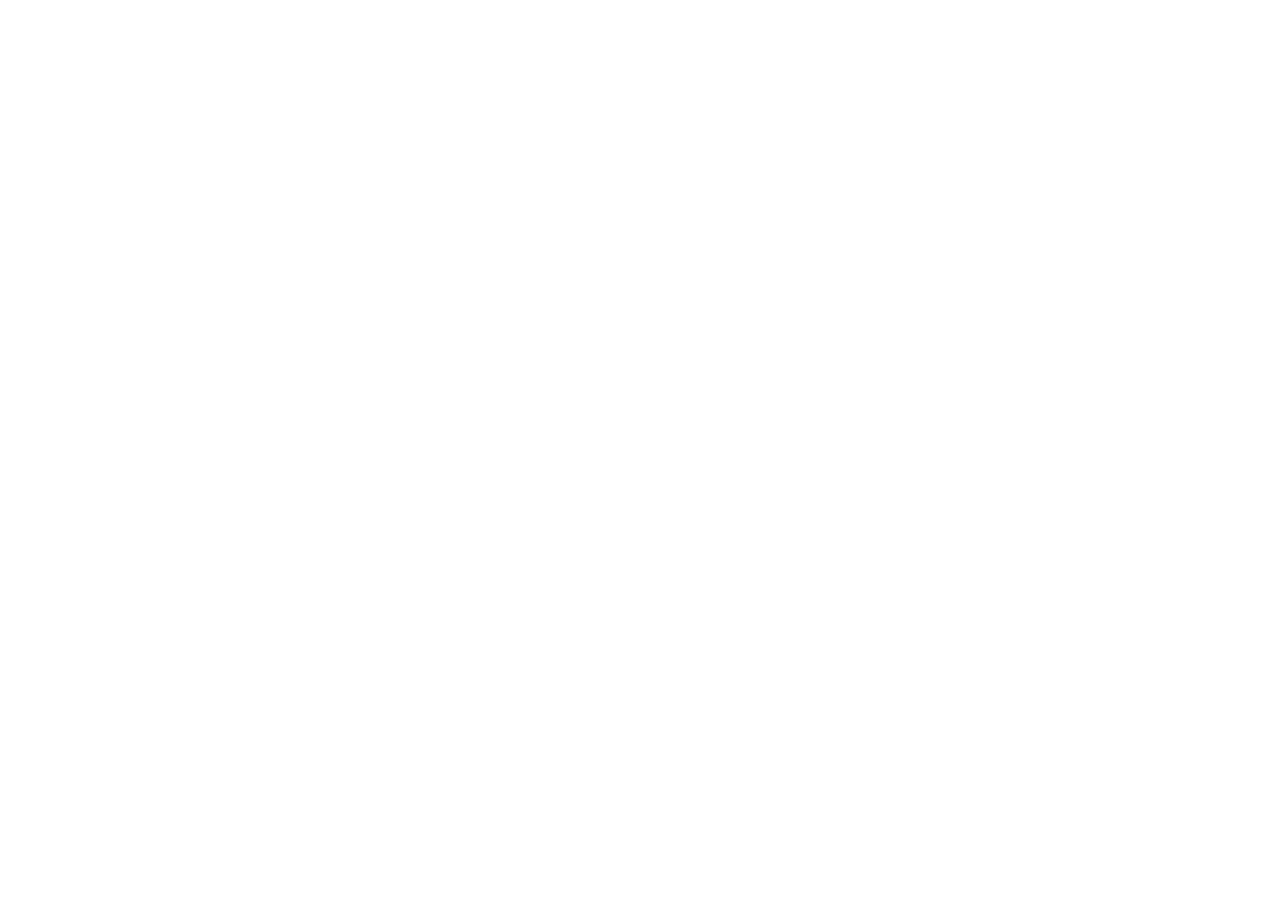
==== experiment/simulation/index.html @ f4a9bdac "Initial commit" ====
<!DOCTYPE html>
<html>
<head>
	<!-- Add CSS at the head of HTML file -->
    <link rel="stylesheet" href="./css/main.css">
</head>
<body>
		<!-- Your code goes here-->

	<!-- Add JS at the bottom of HTML file --> 
        <script src="./js/main.js"></script>
</body>
</html>
---- experiment/simulation/css/main.css ----
/* You CSS goes in here */
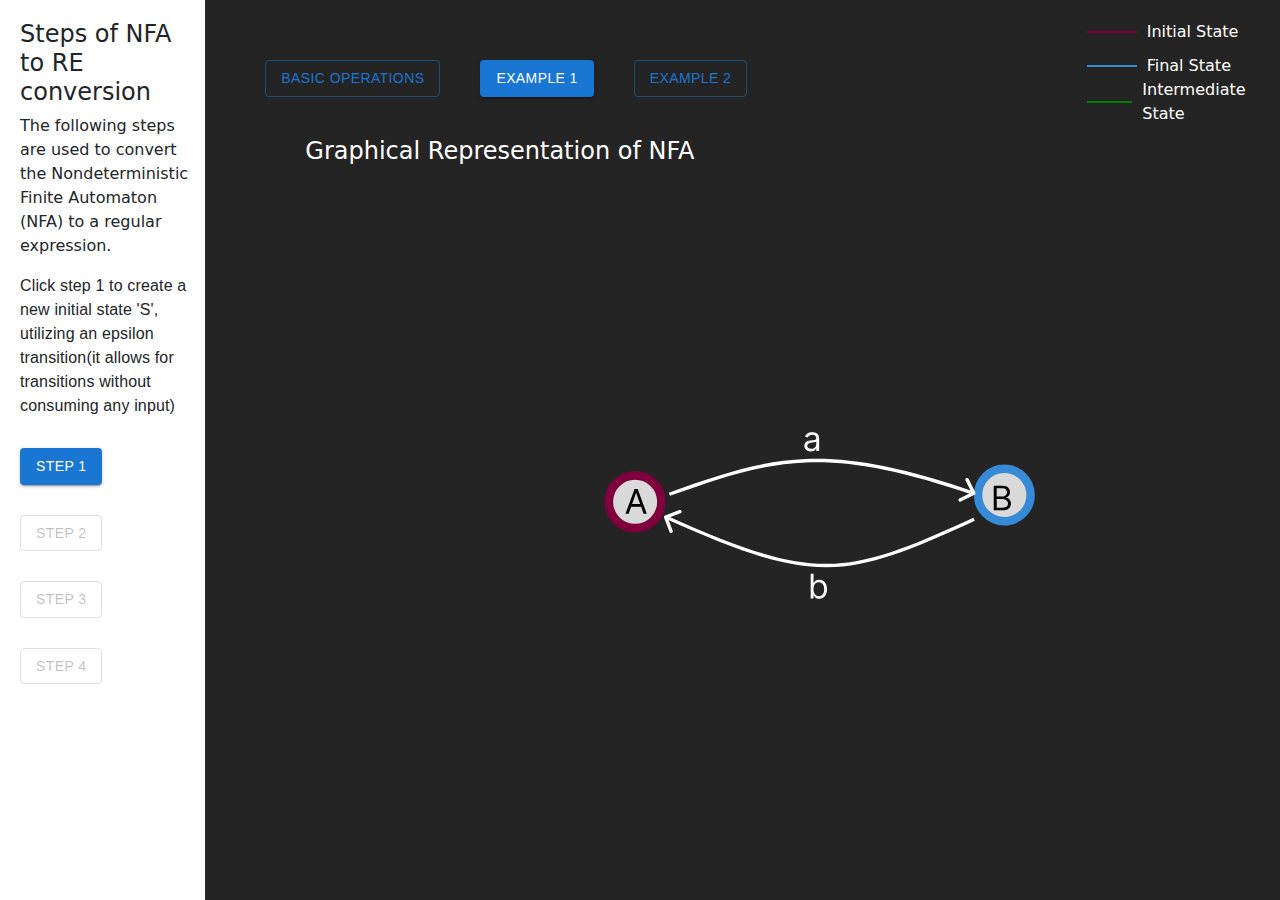
==== commit 403f5b6a: "new changes" ====
--- a/experiment/simulation/index.html
+++ b/experiment/simulation/index.html
@@ -1,13 +1,25 @@
 <!DOCTYPE html>
-<html>
-<head>
-	<!-- Add CSS at the head of HTML file -->
-    <link rel="stylesheet" href="./css/main.css">
-</head>
-<body>
-		<!-- Your code goes here-->
+<html lang="en">
+  <head>
+    <meta charset="UTF-8" />
 
-	<!-- Add JS at the bottom of HTML file --> 
-        <script src="./js/main.js"></script>
-</body>
+    <meta name="viewport" content="width=device-width, initial-scale=1.0" />
+    <link
+      href="https://cdn.jsdelivr.net/npm/bootstrap@5.3.2/dist/css/bootstrap.min.css"
+      rel="stylesheet"
+      integrity="sha384-T3c6CoIi6uLrA9TneNEoa7RxnatzjcDSCmG1MXxSR1GAsXEV/Dwwykc2MPK8M2HN"
+      crossorigin="anonymous"
+    />
+    <script
+      src="https://cdn.jsdelivr.net/npm/bootstrap@5.3.2/dist/js/bootstrap.bundle.min.js"
+      integrity="sha384-C6RzsynM9kWDrMNeT87bh95OGNyZPhcTNXj1NW7RuBCsyN/o0jlpcV8Qyq46cDfL"
+      crossorigin="anonymous"
+    ></script>
+    <title>Vite + React</title>
+    <script type="module" crossorigin src="./js/index-HQE49nfp.js"></script>
+    <link rel="stylesheet" crossorigin href="./css/index-V0nhB6th.css">
+  </head>
+  <body>
+    <div id="root"></div>
+  </body>
 </html>
--- a/experiment/simulation/css/index-V0nhB6th.css
+++ b/experiment/simulation/css/index-V0nhB6th.css
@@ -0,0 +1,5 @@
+@charset "UTF-8";.diagram{background-color:#252424;margin-top:10%;height:100vh}html,body{background-color:#252424}/*!
+ * Bootstrap  v5.3.2 (https://getbootstrap.com/)
+ * Copyright 2011-2023 The Bootstrap Authors
+ * Licensed under MIT (https://github.com/twbs/bootstrap/blob/main/LICENSE)
+ */:root,[data-bs-theme=light]{--bs-blue:#0d6efd;--bs-indigo:#6610f2;--bs-purple:#6f42c1;--bs-pink:#d63384;--bs-red:#dc3545;--bs-orange:#fd7e14;--bs-yellow:#ffc107;--bs-green:#198754;--bs-teal:#20c997;--bs-cyan:#0dcaf0;--bs-black:#000;--bs-white:#fff;--bs-gray:#6c757d;--bs-gray-dark:#343a40;--bs-gray-100:#f8f9fa;--bs-gray-200:#e9ecef;--bs-gray-300:#dee2e6;--bs-gray-400:#ced4da;--bs-gray-500:#adb5bd;--bs-gray-600:#6c757d;--bs-gray-700:#495057;--bs-gray-800:#343a40;--bs-gray-900:#212529;--bs-primary:#0d6efd;--bs-secondary:#6c757d;--bs-success:#198754;--bs-info:#0dcaf0;--bs-warning:#ffc107;--bs-danger:#dc3545;--bs-light:#f8f9fa;--bs-dark:#212529;--bs-primary-rgb:13,110,253;--bs-secondary-rgb:108,117,125;--bs-success-rgb:25,135,84;--bs-info-rgb:13,202,240;--bs-warning-rgb:255,193,7;--bs-danger-rgb:220,53,69;--bs-light-rgb:248,249,250;--bs-dark-rgb:33,37,41;--bs-primary-text-emphasis:#052c65;--bs-secondary-text-emphasis:#2b2f32;--bs-success-text-emphasis:#0a3622;--bs-info-text-emphasis:#055160;--bs-warning-text-emphasis:#664d03;--bs-danger-text-emphasis:#58151c;--bs-light-text-emphasis:#495057;--bs-dark-text-emphasis:#495057;--bs-primary-bg-subtle:#cfe2ff;--bs-secondary-bg-subtle:#e2e3e5;--bs-success-bg-subtle:#d1e7dd;--bs-info-bg-subtle:#cff4fc;--bs-warning-bg-subtle:#fff3cd;--bs-danger-bg-subtle:#f8d7da;--bs-light-bg-subtle:#fcfcfd;--bs-dark-bg-subtle:#ced4da;--bs-primary-border-subtle:#9ec5fe;--bs-secondary-border-subtle:#c4c8cb;--bs-success-border-subtle:#a3cfbb;--bs-info-border-subtle:#9eeaf9;--bs-warning-border-subtle:#ffe69c;--bs-danger-border-subtle:#f1aeb5;--bs-light-border-subtle:#e9ecef;--bs-dark-border-subtle:#adb5bd;--bs-white-rgb:255,255,255;--bs-black-rgb:0,0,0;--bs-font-sans-serif:system-ui,-apple-system,"Segoe UI",Roboto,"Helvetica Neue","Noto Sans","Liberation Sans",Arial,sans-serif,"Apple Color Emoji","Segoe UI Emoji","Segoe UI Symbol","Noto Color Emoji";--bs-font-monospace:SFMono-Regular,Menlo,Monaco,Consolas,"Liberation Mono","Courier New",monospace;--bs-gradient:linear-gradient(180deg, rgba(255, 255, 255, .15), rgba(255, 255, 255, 0));--bs-body-font-family:var(--bs-font-sans-serif);--bs-body-font-size:1rem;--bs-body-font-weight:400;--bs-body-line-height:1.5;--bs-body-color:#212529;--bs-body-color-rgb:33,37,41;--bs-body-bg:#fff;--bs-body-bg-rgb:255,255,255;--bs-emphasis-color:#000;--bs-emphasis-color-rgb:0,0,0;--bs-secondary-color:rgba(33, 37, 41, .75);--bs-secondary-color-rgb:33,37,41;--bs-secondary-bg:#e9ecef;--bs-secondary-bg-rgb:233,236,239;--bs-tertiary-color:rgba(33, 37, 41, .5);--bs-tertiary-color-rgb:33,37,41;--bs-tertiary-bg:#f8f9fa;--bs-tertiary-bg-rgb:248,249,250;--bs-heading-color:inherit;--bs-link-color:#0d6efd;--bs-link-color-rgb:13,110,253;--bs-link-decoration:underline;--bs-link-hover-color:#0a58ca;--bs-link-hover-color-rgb:10,88,202;--bs-code-color:#d63384;--bs-highlight-color:#212529;--bs-highlight-bg:#fff3cd;--bs-border-width:1px;--bs-border-style:solid;--bs-border-color:#dee2e6;--bs-border-color-translucent:rgba(0, 0, 0, .175);--bs-border-radius:.375rem;--bs-border-radius-sm:.25rem;--bs-border-radius-lg:.5rem;--bs-border-radius-xl:1rem;--bs-border-radius-xxl:2rem;--bs-border-radius-2xl:var(--bs-border-radius-xxl);--bs-border-radius-pill:50rem;--bs-box-shadow:0 .5rem 1rem rgba(0, 0, 0, .15);--bs-box-shadow-sm:0 .125rem .25rem rgba(0, 0, 0, .075);--bs-box-shadow-lg:0 1rem 3rem rgba(0, 0, 0, .175);--bs-box-shadow-inset:inset 0 1px 2px rgba(0, 0, 0, .075);--bs-focus-ring-width:.25rem;--bs-focus-ring-opacity:.25;--bs-focus-ring-color:rgba(13, 110, 253, .25);--bs-form-valid-color:#198754;--bs-form-valid-border-color:#198754;--bs-form-invalid-color:#dc3545;--bs-form-invalid-border-color:#dc3545}[data-bs-theme=dark]{color-scheme:dark;--bs-body-color:#dee2e6;--bs-body-color-rgb:222,226,230;--bs-body-bg:#212529;--bs-body-bg-rgb:33,37,41;--bs-emphasis-color:#fff;--bs-emphasis-color-rgb:255,255,255;--bs-secondary-color:rgba(222, 226, 230, .75);--bs-secondary-color-rgb:222,226,230;--bs-secondary-bg:#343a40;--bs-secondary-bg-rgb:52,58,64;--bs-tertiary-color:rgba(222, 226, 230, .5);--bs-tertiary-color-rgb:222,226,230;--bs-tertiary-bg:#2b3035;--bs-tertiary-bg-rgb:43,48,53;--bs-primary-text-emphasis:#6ea8fe;--bs-secondary-text-emphasis:#a7acb1;--bs-success-text-emphasis:#75b798;--bs-info-text-emphasis:#6edff6;--bs-warning-text-emphasis:#ffda6a;--bs-danger-text-emphasis:#ea868f;--bs-light-text-emphasis:#f8f9fa;--bs-dark-text-emphasis:#dee2e6;--bs-primary-bg-subtle:#031633;--bs-secondary-bg-subtle:#161719;--bs-success-bg-subtle:#051b11;--bs-info-bg-subtle:#032830;--bs-warning-bg-subtle:#332701;--bs-danger-bg-subtle:#2c0b0e;--bs-light-bg-subtle:#343a40;--bs-dark-bg-subtle:#1a1d20;--bs-primary-border-subtle:#084298;--bs-secondary-border-subtle:#41464b;--bs-success-border-subtle:#0f5132;--bs-info-border-subtle:#087990;--bs-warning-border-subtle:#997404;--bs-danger-border-subtle:#842029;--bs-light-border-subtle:#495057;--bs-dark-border-subtle:#343a40;--bs-heading-color:inherit;--bs-link-color:#6ea8fe;--bs-link-hover-color:#8bb9fe;--bs-link-color-rgb:110,168,254;--bs-link-hover-color-rgb:139,185,254;--bs-code-color:#e685b5;--bs-highlight-color:#dee2e6;--bs-highlight-bg:#664d03;--bs-border-color:#495057;--bs-border-color-translucent:rgba(255, 255, 255, .15);--bs-form-valid-color:#75b798;--bs-form-valid-border-color:#75b798;--bs-form-invalid-color:#ea868f;--bs-form-invalid-border-color:#ea868f}*,:after,:before{box-sizing:border-box}@media (prefers-reduced-motion:no-preference){:root{scroll-behavior:smooth}}body{margin:0;font-family:var(--bs-body-font-family);font-size:var(--bs-body-font-size);font-weight:var(--bs-body-font-weight);line-height:var(--bs-body-line-height);color:var(--bs-body-color);text-align:var(--bs-body-text-align);background-color:var(--bs-body-bg);-webkit-text-size-adjust:100%;-webkit-tap-highlight-color:transparent}hr{margin:1rem 0;color:inherit;border:0;border-top:var(--bs-border-width) solid;opacity:.25}.h1,.h2,.h3,.h4,.h5,.h6,h1,h2,h3,h4,h5,h6{margin-top:0;margin-bottom:.5rem;font-weight:500;line-height:1.2;color:var(--bs-heading-color)}.h1,h1{font-size:calc(1.375rem + 1.5vw)}@media (min-width:1200px){.h1,h1{font-size:2.5rem}}.h2,h2{font-size:calc(1.325rem + .9vw)}@media (min-width:1200px){.h2,h2{font-size:2rem}}.h3,h3{font-size:calc(1.3rem + .6vw)}@media (min-width:1200px){.h3,h3{font-size:1.75rem}}.h4,h4{font-size:calc(1.275rem + .3vw)}@media (min-width:1200px){.h4,h4{font-size:1.5rem}}.h5,h5{font-size:1.25rem}.h6,h6{font-size:1rem}p{margin-top:0;margin-bottom:1rem}abbr[title]{-webkit-text-decoration:underline dotted;text-decoration:underline dotted;cursor:help;-webkit-text-decoration-skip-ink:none;text-decoration-skip-ink:none}address{margin-bottom:1rem;font-style:normal;line-height:inherit}ol,ul{padding-left:2rem}dl,ol,ul{margin-top:0;margin-bottom:1rem}ol ol,ol ul,ul ol,ul ul{margin-bottom:0}dt{font-weight:700}dd{margin-bottom:.5rem;margin-left:0}blockquote{margin:0 0 1rem}b,strong{font-weight:bolder}.small,small{font-size:.875em}.mark,mark{padding:.1875em;color:var(--bs-highlight-color);background-color:var(--bs-highlight-bg)}sub,sup{position:relative;font-size:.75em;line-height:0;vertical-align:baseline}sub{bottom:-.25em}sup{top:-.5em}a{color:rgba(var(--bs-link-color-rgb),var(--bs-link-opacity,1));text-decoration:underline}a:hover{--bs-link-color-rgb:var(--bs-link-hover-color-rgb)}a:not([href]):not([class]),a:not([href]):not([class]):hover{color:inherit;text-decoration:none}code,kbd,pre,samp{font-family:var(--bs-font-monospace);font-size:1em}pre{display:block;margin-top:0;margin-bottom:1rem;overflow:auto;font-size:.875em}pre code{font-size:inherit;color:inherit;word-break:normal}code{font-size:.875em;color:var(--bs-code-color);word-wrap:break-word}a>code{color:inherit}kbd{padding:.1875rem .375rem;font-size:.875em;color:var(--bs-body-bg);background-color:var(--bs-body-color);border-radius:.25rem}kbd kbd{padding:0;font-size:1em}figure{margin:0 0 1rem}img,svg{vertical-align:middle}table{caption-side:bottom;border-collapse:collapse}caption{padding-top:.5rem;padding-bottom:.5rem;color:var(--bs-secondary-color);text-align:left}th{text-align:inherit;text-align:-webkit-match-parent}tbody,td,tfoot,th,thead,tr{border-color:inherit;border-style:solid;border-width:0}label{display:inline-block}button{border-radius:0}button:focus:not(:focus-visible){outline:0}button,input,optgroup,select,textarea{margin:0;font-family:inherit;font-size:inherit;line-height:inherit}button,select{text-transform:none}[role=button]{cursor:pointer}select{word-wrap:normal}select:disabled{opacity:1}[list]:not([type=date]):not([type=datetime-local]):not([type=month]):not([type=week]):not([type=time])::-webkit-calendar-picker-indicator{display:none!important}[type=button],[type=reset],[type=submit],button{-webkit-appearance:button}[type=button]:not(:disabled),[type=reset]:not(:disabled),[type=submit]:not(:disabled),button:not(:disabled){cursor:pointer}::-moz-focus-inner{padding:0;border-style:none}textarea{resize:vertical}fieldset{min-width:0;padding:0;margin:0;border:0}legend{float:left;width:100%;padding:0;margin-bottom:.5rem;font-size:calc(1.275rem + .3vw);line-height:inherit}@media (min-width:1200px){legend{font-size:1.5rem}}legend+*{clear:left}::-webkit-datetime-edit-day-field,::-webkit-datetime-edit-fields-wrapper,::-webkit-datetime-edit-hour-field,::-webkit-datetime-edit-minute,::-webkit-datetime-edit-month-field,::-webkit-datetime-edit-text,::-webkit-datetime-edit-year-field{padding:0}::-webkit-inner-spin-button{height:auto}[type=search]{-webkit-appearance:textfield;outline-offset:-2px}::-webkit-search-decoration{-webkit-appearance:none}::-webkit-color-swatch-wrapper{padding:0}::-webkit-file-upload-button{font:inherit;-webkit-appearance:button}::file-selector-button{font:inherit;-webkit-appearance:button}output{display:inline-block}iframe{border:0}summary{display:list-item;cursor:pointer}progress{vertical-align:baseline}[hidden]{display:none!important}.lead{font-size:1.25rem;font-weight:300}.display-1{font-size:calc(1.625rem + 4.5vw);font-weight:300;line-height:1.2}@media (min-width:1200px){.display-1{font-size:5rem}}.display-2{font-size:calc(1.575rem + 3.9vw);font-weight:300;line-height:1.2}@media (min-width:1200px){.display-2{font-size:4.5rem}}.display-3{font-size:calc(1.525rem + 3.3vw);font-weight:300;line-height:1.2}@media (min-width:1200px){.display-3{font-size:4rem}}.display-4{font-size:calc(1.475rem + 2.7vw);font-weight:300;line-height:1.2}@media (min-width:1200px){.display-4{font-size:3.5rem}}.display-5{font-size:calc(1.425rem + 2.1vw);font-weight:300;line-height:1.2}@media (min-width:1200px){.display-5{font-size:3rem}}.display-6{font-size:calc(1.375rem + 1.5vw);font-weight:300;line-height:1.2}@media (min-width:1200px){.display-6{font-size:2.5rem}}.list-unstyled,.list-inline{padding-left:0;list-style:none}.list-inline-item{display:inline-block}.list-inline-item:not(:last-child){margin-right:.5rem}.initialism{font-size:.875em;text-transform:uppercase}.blockquote{margin-bottom:1rem;font-size:1.25rem}.blockquote>:last-child{margin-bottom:0}.blockquote-footer{margin-top:-1rem;margin-bottom:1rem;font-size:.875em;color:#6c757d}.blockquote-footer:before{content:"— "}.img-fluid{max-width:100%;height:auto}.img-thumbnail{padding:.25rem;background-color:var(--bs-body-bg);border:var(--bs-border-width) solid var(--bs-border-color);border-radius:var(--bs-border-radius);max-width:100%;height:auto}.figure{display:inline-block}.figure-img{margin-bottom:.5rem;line-height:1}.figure-caption{font-size:.875em;color:var(--bs-secondary-color)}.container,.container-fluid,.container-lg,.container-md,.container-sm,.container-xl,.container-xxl{--bs-gutter-x:1.5rem;--bs-gutter-y:0;width:100%;padding-right:calc(var(--bs-gutter-x) * .5);padding-left:calc(var(--bs-gutter-x) * .5);margin-right:auto;margin-left:auto}@media (min-width:576px){.container,.container-sm{max-width:540px}}@media (min-width:768px){.container,.container-md,.container-sm{max-width:720px}}@media (min-width:992px){.container,.container-lg,.container-md,.container-sm{max-width:960px}}@media (min-width:1200px){.container,.container-lg,.container-md,.container-sm,.container-xl{max-width:1140px}}@media (min-width:1400px){.container,.container-lg,.container-md,.container-sm,.container-xl,.container-xxl{max-width:1320px}}:root{--bs-breakpoint-xs:0;--bs-breakpoint-sm:576px;--bs-breakpoint-md:768px;--bs-breakpoint-lg:992px;--bs-breakpoint-xl:1200px;--bs-breakpoint-xxl:1400px}.row{--bs-gutter-x:1.5rem;--bs-gutter-y:0;display:flex;flex-wrap:wrap;margin-top:calc(-1 * var(--bs-gutter-y));margin-right:calc(-.5 * var(--bs-gutter-x));margin-left:calc(-.5 * var(--bs-gutter-x))}.row>*{flex-shrink:0;width:100%;max-width:100%;padding-right:calc(var(--bs-gutter-x) * .5);padding-left:calc(var(--bs-gutter-x) * .5);margin-top:var(--bs-gutter-y)}.col{flex:1 0 0%}.row-cols-auto>*{flex:0 0 auto;width:auto}.row-cols-1>*{flex:0 0 auto;width:100%}.row-cols-2>*{flex:0 0 auto;width:50%}.row-cols-3>*{flex:0 0 auto;width:33.33333333%}.row-cols-4>*{flex:0 0 auto;width:25%}.row-cols-5>*{flex:0 0 auto;width:20%}.row-cols-6>*{flex:0 0 auto;width:16.66666667%}.col-auto{flex:0 0 auto;width:auto}.col-1{flex:0 0 auto;width:8.33333333%}.col-2{flex:0 0 auto;width:16.66666667%}.col-3{flex:0 0 auto;width:25%}.col-4{flex:0 0 auto;width:33.33333333%}.col-5{flex:0 0 auto;width:41.66666667%}.col-6{flex:0 0 auto;width:50%}.col-7{flex:0 0 auto;width:58.33333333%}.col-8{flex:0 0 auto;width:66.66666667%}.col-9{flex:0 0 auto;width:75%}.col-10{flex:0 0 auto;width:83.33333333%}.col-11{flex:0 0 auto;width:91.66666667%}.col-12{flex:0 0 auto;width:100%}.offset-1{margin-left:8.33333333%}.offset-2{margin-left:16.66666667%}.offset-3{margin-left:25%}.offset-4{margin-left:33.33333333%}.offset-5{margin-left:41.66666667%}.offset-6{margin-left:50%}.offset-7{margin-left:58.33333333%}.offset-8{margin-left:66.66666667%}.offset-9{margin-left:75%}.offset-10{margin-left:83.33333333%}.offset-11{margin-left:91.66666667%}.g-0,.gx-0{--bs-gutter-x:0}.g-0,.gy-0{--bs-gutter-y:0}.g-1,.gx-1{--bs-gutter-x:.25rem}.g-1,.gy-1{--bs-gutter-y:.25rem}.g-2,.gx-2{--bs-gutter-x:.5rem}.g-2,.gy-2{--bs-gutter-y:.5rem}.g-3,.gx-3{--bs-gutter-x:1rem}.g-3,.gy-3{--bs-gutter-y:1rem}.g-4,.gx-4{--bs-gutter-x:1.5rem}.g-4,.gy-4{--bs-gutter-y:1.5rem}.g-5,.gx-5{--bs-gutter-x:3rem}.g-5,.gy-5{--bs-gutter-y:3rem}@media (min-width:576px){.col-sm{flex:1 0 0%}.row-cols-sm-auto>*{flex:0 0 auto;width:auto}.row-cols-sm-1>*{flex:0 0 auto;width:100%}.row-cols-sm-2>*{flex:0 0 auto;width:50%}.row-cols-sm-3>*{flex:0 0 auto;width:33.33333333%}.row-cols-sm-4>*{flex:0 0 auto;width:25%}.row-cols-sm-5>*{flex:0 0 auto;width:20%}.row-cols-sm-6>*{flex:0 0 auto;width:16.66666667%}.col-sm-auto{flex:0 0 auto;width:auto}.col-sm-1{flex:0 0 auto;width:8.33333333%}.col-sm-2{flex:0 0 auto;width:16.66666667%}.col-sm-3{flex:0 0 auto;width:25%}.col-sm-4{flex:0 0 auto;width:33.33333333%}.col-sm-5{flex:0 0 auto;width:41.66666667%}.col-sm-6{flex:0 0 auto;width:50%}.col-sm-7{flex:0 0 auto;width:58.33333333%}.col-sm-8{flex:0 0 auto;width:66.66666667%}.col-sm-9{flex:0 0 auto;width:75%}.col-sm-10{flex:0 0 auto;width:83.33333333%}.col-sm-11{flex:0 0 auto;width:91.66666667%}.col-sm-12{flex:0 0 auto;width:100%}.offset-sm-0{margin-left:0}.offset-sm-1{margin-left:8.33333333%}.offset-sm-2{margin-left:16.66666667%}.offset-sm-3{margin-left:25%}.offset-sm-4{margin-left:33.33333333%}.offset-sm-5{margin-left:41.66666667%}.offset-sm-6{margin-left:50%}.offset-sm-7{margin-left:58.33333333%}.offset-sm-8{margin-left:66.66666667%}.offset-sm-9{margin-left:75%}.offset-sm-10{margin-left:83.33333333%}.offset-sm-11{margin-left:91.66666667%}.g-sm-0,.gx-sm-0{--bs-gutter-x:0}.g-sm-0,.gy-sm-0{--bs-gutter-y:0}.g-sm-1,.gx-sm-1{--bs-gutter-x:.25rem}.g-sm-1,.gy-sm-1{--bs-gutter-y:.25rem}.g-sm-2,.gx-sm-2{--bs-gutter-x:.5rem}.g-sm-2,.gy-sm-2{--bs-gutter-y:.5rem}.g-sm-3,.gx-sm-3{--bs-gutter-x:1rem}.g-sm-3,.gy-sm-3{--bs-gutter-y:1rem}.g-sm-4,.gx-sm-4{--bs-gutter-x:1.5rem}.g-sm-4,.gy-sm-4{--bs-gutter-y:1.5rem}.g-sm-5,.gx-sm-5{--bs-gutter-x:3rem}.g-sm-5,.gy-sm-5{--bs-gutter-y:3rem}}@media (min-width:768px){.col-md{flex:1 0 0%}.row-cols-md-auto>*{flex:0 0 auto;width:auto}.row-cols-md-1>*{flex:0 0 auto;width:100%}.row-cols-md-2>*{flex:0 0 auto;width:50%}.row-cols-md-3>*{flex:0 0 auto;width:33.33333333%}.row-cols-md-4>*{flex:0 0 auto;width:25%}.row-cols-md-5>*{flex:0 0 auto;width:20%}.row-cols-md-6>*{flex:0 0 auto;width:16.66666667%}.col-md-auto{flex:0 0 auto;width:auto}.col-md-1{flex:0 0 auto;width:8.33333333%}.col-md-2{flex:0 0 auto;width:16.66666667%}.col-md-3{flex:0 0 auto;width:25%}.col-md-4{flex:0 0 auto;width:33.33333333%}.col-md-5{flex:0 0 auto;width:41.66666667%}.col-md-6{flex:0 0 auto;width:50%}.col-md-7{flex:0 0 auto;width:58.33333333%}.col-md-8{flex:0 0 auto;width:66.66666667%}.col-md-9{flex:0 0 auto;width:75%}.col-md-10{flex:0 0 auto;width:83.33333333%}.col-md-11{flex:0 0 auto;width:91.66666667%}.col-md-12{flex:0 0 auto;width:100%}.offset-md-0{margin-left:0}.offset-md-1{margin-left:8.33333333%}.offset-md-2{margin-left:16.66666667%}.offset-md-3{margin-left:25%}.offset-md-4{margin-left:33.33333333%}.offset-md-5{margin-left:41.66666667%}.offset-md-6{margin-left:50%}.offset-md-7{margin-left:58.33333333%}.offset-md-8{margin-left:66.66666667%}.offset-md-9{margin-left:75%}.offset-md-10{margin-left:83.33333333%}.offset-md-11{margin-left:91.66666667%}.g-md-0,.gx-md-0{--bs-gutter-x:0}.g-md-0,.gy-md-0{--bs-gutter-y:0}.g-md-1,.gx-md-1{--bs-gutter-x:.25rem}.g-md-1,.gy-md-1{--bs-gutter-y:.25rem}.g-md-2,.gx-md-2{--bs-gutter-x:.5rem}.g-md-2,.gy-md-2{--bs-gutter-y:.5rem}.g-md-3,.gx-md-3{--bs-gutter-x:1rem}.g-md-3,.gy-md-3{--bs-gutter-y:1rem}.g-md-4,.gx-md-4{--bs-gutter-x:1.5rem}.g-md-4,.gy-md-4{--bs-gutter-y:1.5rem}.g-md-5,.gx-md-5{--bs-gutter-x:3rem}.g-md-5,.gy-md-5{--bs-gutter-y:3rem}}@media (min-width:992px){.col-lg{flex:1 0 0%}.row-cols-lg-auto>*{flex:0 0 auto;width:auto}.row-cols-lg-1>*{flex:0 0 auto;width:100%}.row-cols-lg-2>*{flex:0 0 auto;width:50%}.row-cols-lg-3>*{flex:0 0 auto;width:33.33333333%}.row-cols-lg-4>*{flex:0 0 auto;width:25%}.row-cols-lg-5>*{flex:0 0 auto;width:20%}.row-cols-lg-6>*{flex:0 0 auto;width:16.66666667%}.col-lg-auto{flex:0 0 auto;width:auto}.col-lg-1{flex:0 0 auto;width:8.33333333%}.col-lg-2{flex:0 0 auto;width:16.66666667%}.col-lg-3{flex:0 0 auto;width:25%}.col-lg-4{flex:0 0 auto;width:33.33333333%}.col-lg-5{flex:0 0 auto;width:41.66666667%}.col-lg-6{flex:0 0 auto;width:50%}.col-lg-7{flex:0 0 auto;width:58.33333333%}.col-lg-8{flex:0 0 auto;width:66.66666667%}.col-lg-9{flex:0 0 auto;width:75%}.col-lg-10{flex:0 0 auto;width:83.33333333%}.col-lg-11{flex:0 0 auto;width:91.66666667%}.col-lg-12{flex:0 0 auto;width:100%}.offset-lg-0{margin-left:0}.offset-lg-1{margin-left:8.33333333%}.offset-lg-2{margin-left:16.66666667%}.offset-lg-3{margin-left:25%}.offset-lg-4{margin-left:33.33333333%}.offset-lg-5{margin-left:41.66666667%}.offset-lg-6{margin-left:50%}.offset-lg-7{margin-left:58.33333333%}.offset-lg-8{margin-left:66.66666667%}.offset-lg-9{margin-left:75%}.offset-lg-10{margin-left:83.33333333%}.offset-lg-11{margin-left:91.66666667%}.g-lg-0,.gx-lg-0{--bs-gutter-x:0}.g-lg-0,.gy-lg-0{--bs-gutter-y:0}.g-lg-1,.gx-lg-1{--bs-gutter-x:.25rem}.g-lg-1,.gy-lg-1{--bs-gutter-y:.25rem}.g-lg-2,.gx-lg-2{--bs-gutter-x:.5rem}.g-lg-2,.gy-lg-2{--bs-gutter-y:.5rem}.g-lg-3,.gx-lg-3{--bs-gutter-x:1rem}.g-lg-3,.gy-lg-3{--bs-gutter-y:1rem}.g-lg-4,.gx-lg-4{--bs-gutter-x:1.5rem}.g-lg-4,.gy-lg-4{--bs-gutter-y:1.5rem}.g-lg-5,.gx-lg-5{--bs-gutter-x:3rem}.g-lg-5,.gy-lg-5{--bs-gutter-y:3rem}}@media (min-width:1200px){.col-xl{flex:1 0 0%}.row-cols-xl-auto>*{flex:0 0 auto;width:auto}.row-cols-xl-1>*{flex:0 0 auto;width:100%}.row-cols-xl-2>*{flex:0 0 auto;width:50%}.row-cols-xl-3>*{flex:0 0 auto;width:33.33333333%}.row-cols-xl-4>*{flex:0 0 auto;width:25%}.row-cols-xl-5>*{flex:0 0 auto;width:20%}.row-cols-xl-6>*{flex:0 0 auto;width:16.66666667%}.col-xl-auto{flex:0 0 auto;width:auto}.col-xl-1{flex:0 0 auto;width:8.33333333%}.col-xl-2{flex:0 0 auto;width:16.66666667%}.col-xl-3{flex:0 0 auto;width:25%}.col-xl-4{flex:0 0 auto;width:33.33333333%}.col-xl-5{flex:0 0 auto;width:41.66666667%}.col-xl-6{flex:0 0 auto;width:50%}.col-xl-7{flex:0 0 auto;width:58.33333333%}.col-xl-8{flex:0 0 auto;width:66.66666667%}.col-xl-9{flex:0 0 auto;width:75%}.col-xl-10{flex:0 0 auto;width:83.33333333%}.col-xl-11{flex:0 0 auto;width:91.66666667%}.col-xl-12{flex:0 0 auto;width:100%}.offset-xl-0{margin-left:0}.offset-xl-1{margin-left:8.33333333%}.offset-xl-2{margin-left:16.66666667%}.offset-xl-3{margin-left:25%}.offset-xl-4{margin-left:33.33333333%}.offset-xl-5{margin-left:41.66666667%}.offset-xl-6{margin-left:50%}.offset-xl-7{margin-left:58.33333333%}.offset-xl-8{margin-left:66.66666667%}.offset-xl-9{margin-left:75%}.offset-xl-10{margin-left:83.33333333%}.offset-xl-11{margin-left:91.66666667%}.g-xl-0,.gx-xl-0{--bs-gutter-x:0}.g-xl-0,.gy-xl-0{--bs-gutter-y:0}.g-xl-1,.gx-xl-1{--bs-gutter-x:.25rem}.g-xl-1,.gy-xl-1{--bs-gutter-y:.25rem}.g-xl-2,.gx-xl-2{--bs-gutter-x:.5rem}.g-xl-2,.gy-xl-2{--bs-gutter-y:.5rem}.g-xl-3,.gx-xl-3{--bs-gutter-x:1rem}.g-xl-3,.gy-xl-3{--bs-gutter-y:1rem}.g-xl-4,.gx-xl-4{--bs-gutter-x:1.5rem}.g-xl-4,.gy-xl-4{--bs-gutter-y:1.5rem}.g-xl-5,.gx-xl-5{--bs-gutter-x:3rem}.g-xl-5,.gy-xl-5{--bs-gutter-y:3rem}}@media (min-width:1400px){.col-xxl{flex:1 0 0%}.row-cols-xxl-auto>*{flex:0 0 auto;width:auto}.row-cols-xxl-1>*{flex:0 0 auto;width:100%}.row-cols-xxl-2>*{flex:0 0 auto;width:50%}.row-cols-xxl-3>*{flex:0 0 auto;width:33.33333333%}.row-cols-xxl-4>*{flex:0 0 auto;width:25%}.row-cols-xxl-5>*{flex:0 0 auto;width:20%}.row-cols-xxl-6>*{flex:0 0 auto;width:16.66666667%}.col-xxl-auto{flex:0 0 auto;width:auto}.col-xxl-1{flex:0 0 auto;width:8.33333333%}.col-xxl-2{flex:0 0 auto;width:16.66666667%}.col-xxl-3{flex:0 0 auto;width:25%}.col-xxl-4{flex:0 0 auto;width:33.33333333%}.col-xxl-5{flex:0 0 auto;width:41.66666667%}.col-xxl-6{flex:0 0 auto;width:50%}.col-xxl-7{flex:0 0 auto;width:58.33333333%}.col-xxl-8{flex:0 0 auto;width:66.66666667%}.col-xxl-9{flex:0 0 auto;width:75%}.col-xxl-10{flex:0 0 auto;width:83.33333333%}.col-xxl-11{flex:0 0 auto;width:91.66666667%}.col-xxl-12{flex:0 0 auto;width:100%}.offset-xxl-0{margin-left:0}.offset-xxl-1{margin-left:8.33333333%}.offset-xxl-2{margin-left:16.66666667%}.offset-xxl-3{margin-left:25%}.offset-xxl-4{margin-left:33.33333333%}.offset-xxl-5{margin-left:41.66666667%}.offset-xxl-6{margin-left:50%}.offset-xxl-7{margin-left:58.33333333%}.offset-xxl-8{margin-left:66.66666667%}.offset-xxl-9{margin-left:75%}.offset-xxl-10{margin-left:83.33333333%}.offset-xxl-11{margin-left:91.66666667%}.g-xxl-0,.gx-xxl-0{--bs-gutter-x:0}.g-xxl-0,.gy-xxl-0{--bs-gutter-y:0}.g-xxl-1,.gx-xxl-1{--bs-gutter-x:.25rem}.g-xxl-1,.gy-xxl-1{--bs-gutter-y:.25rem}.g-xxl-2,.gx-xxl-2{--bs-gutter-x:.5rem}.g-xxl-2,.gy-xxl-2{--bs-gutter-y:.5rem}.g-xxl-3,.gx-xxl-3{--bs-gutter-x:1rem}.g-xxl-3,.gy-xxl-3{--bs-gutter-y:1rem}.g-xxl-4,.gx-xxl-4{--bs-gutter-x:1.5rem}.g-xxl-4,.gy-xxl-4{--bs-gutter-y:1.5rem}.g-xxl-5,.gx-xxl-5{--bs-gutter-x:3rem}.g-xxl-5,.gy-xxl-5{--bs-gutter-y:3rem}}.table{--bs-table-color-type:initial;--bs-table-bg-type:initial;--bs-table-color-state:initial;--bs-table-bg-state:initial;--bs-table-color:var(--bs-emphasis-color);--bs-table-bg:var(--bs-body-bg);--bs-table-border-color:var(--bs-border-color);--bs-table-accent-bg:transparent;--bs-table-striped-color:var(--bs-emphasis-color);--bs-table-striped-bg:rgba(var(--bs-emphasis-color-rgb), .05);--bs-table-active-color:var(--bs-emphasis-color);--bs-table-active-bg:rgba(var(--bs-emphasis-color-rgb), .1);--bs-table-hover-color:var(--bs-emphasis-color);--bs-table-hover-bg:rgba(var(--bs-emphasis-color-rgb), .075);width:100%;margin-bottom:1rem;vertical-align:top;border-color:var(--bs-table-border-color)}.table>:not(caption)>*>*{padding:.5rem;color:var(--bs-table-color-state,var(--bs-table-color-type,var(--bs-table-color)));background-color:var(--bs-table-bg);border-bottom-width:var(--bs-border-width);box-shadow:inset 0 0 0 9999px var(--bs-table-bg-state,var(--bs-table-bg-type,var(--bs-table-accent-bg)))}.table>tbody{vertical-align:inherit}.table>thead{vertical-align:bottom}.table-group-divider{border-top:calc(var(--bs-border-width) * 2) solid currentcolor}.caption-top{caption-side:top}.table-sm>:not(caption)>*>*{padding:.25rem}.table-bordered>:not(caption)>*{border-width:var(--bs-border-width) 0}.table-bordered>:not(caption)>*>*{border-width:0 var(--bs-border-width)}.table-borderless>:not(caption)>*>*{border-bottom-width:0}.table-borderless>:not(:first-child){border-top-width:0}.table-striped>tbody>tr:nth-of-type(odd)>*{--bs-table-color-type:var(--bs-table-striped-color);--bs-table-bg-type:var(--bs-table-striped-bg)}.table-striped-columns>:not(caption)>tr>:nth-child(2n){--bs-table-color-type:var(--bs-table-striped-color);--bs-table-bg-type:var(--bs-table-striped-bg)}.table-active{--bs-table-color-state:var(--bs-table-active-color);--bs-table-bg-state:var(--bs-table-active-bg)}.table-hover>tbody>tr:hover>*{--bs-table-color-state:var(--bs-table-hover-color);--bs-table-bg-state:var(--bs-table-hover-bg)}.table-primary{--bs-table-color:#000;--bs-table-bg:#cfe2ff;--bs-table-border-color:#a6b5cc;--bs-table-striped-bg:#c5d7f2;--bs-table-striped-color:#000;--bs-table-active-bg:#bacbe6;--bs-table-active-color:#000;--bs-table-hover-bg:#bfd1ec;--bs-table-hover-color:#000;color:var(--bs-table-color);border-color:var(--bs-table-border-color)}.table-secondary{--bs-table-color:#000;--bs-table-bg:#e2e3e5;--bs-table-border-color:#b5b6b7;--bs-table-striped-bg:#d7d8da;--bs-table-striped-color:#000;--bs-table-active-bg:#cbccce;--bs-table-active-color:#000;--bs-table-hover-bg:#d1d2d4;--bs-table-hover-color:#000;color:var(--bs-table-color);border-color:var(--bs-table-border-color)}.table-success{--bs-table-color:#000;--bs-table-bg:#d1e7dd;--bs-table-border-color:#a7b9b1;--bs-table-striped-bg:#c7dbd2;--bs-table-striped-color:#000;--bs-table-active-bg:#bcd0c7;--bs-table-active-color:#000;--bs-table-hover-bg:#c1d6cc;--bs-table-hover-color:#000;color:var(--bs-table-color);border-color:var(--bs-table-border-color)}.table-info{--bs-table-color:#000;--bs-table-bg:#cff4fc;--bs-table-border-color:#a6c3ca;--bs-table-striped-bg:#c5e8ef;--bs-table-striped-color:#000;--bs-table-active-bg:#badce3;--bs-table-active-color:#000;--bs-table-hover-bg:#bfe2e9;--bs-table-hover-color:#000;color:var(--bs-table-color);border-color:var(--bs-table-border-color)}.table-warning{--bs-table-color:#000;--bs-table-bg:#fff3cd;--bs-table-border-color:#ccc2a4;--bs-table-striped-bg:#f2e7c3;--bs-table-striped-color:#000;--bs-table-active-bg:#e6dbb9;--bs-table-active-color:#000;--bs-table-hover-bg:#ece1be;--bs-table-hover-color:#000;color:var(--bs-table-color);border-color:var(--bs-table-border-color)}.table-danger{--bs-table-color:#000;--bs-table-bg:#f8d7da;--bs-table-border-color:#c6acae;--bs-table-striped-bg:#eccccf;--bs-table-striped-color:#000;--bs-table-active-bg:#dfc2c4;--bs-table-active-color:#000;--bs-table-hover-bg:#e5c7ca;--bs-table-hover-color:#000;color:var(--bs-table-color);border-color:var(--bs-table-border-color)}.table-light{--bs-table-color:#000;--bs-table-bg:#f8f9fa;--bs-table-border-color:#c6c7c8;--bs-table-striped-bg:#ecedee;--bs-table-striped-color:#000;--bs-table-active-bg:#dfe0e1;--bs-table-active-color:#000;--bs-table-hover-bg:#e5e6e7;--bs-table-hover-color:#000;color:var(--bs-table-color);border-color:var(--bs-table-border-color)}.table-dark{--bs-table-color:#fff;--bs-table-bg:#212529;--bs-table-border-color:#4d5154;--bs-table-striped-bg:#2c3034;--bs-table-striped-color:#fff;--bs-table-active-bg:#373b3e;--bs-table-active-color:#fff;--bs-table-hover-bg:#323539;--bs-table-hover-color:#fff;color:var(--bs-table-color);border-color:var(--bs-table-border-color)}.table-responsive{overflow-x:auto;-webkit-overflow-scrolling:touch}@media (max-width:575.98px){.table-responsive-sm{overflow-x:auto;-webkit-overflow-scrolling:touch}}@media (max-width:767.98px){.table-responsive-md{overflow-x:auto;-webkit-overflow-scrolling:touch}}@media (max-width:991.98px){.table-responsive-lg{overflow-x:auto;-webkit-overflow-scrolling:touch}}@media (max-width:1199.98px){.table-responsive-xl{overflow-x:auto;-webkit-overflow-scrolling:touch}}@media (max-width:1399.98px){.table-responsive-xxl{overflow-x:auto;-webkit-overflow-scrolling:touch}}.form-label{margin-bottom:.5rem}.col-form-label{padding-top:calc(.375rem + var(--bs-border-width));padding-bottom:calc(.375rem + var(--bs-border-width));margin-bottom:0;font-size:inherit;line-height:1.5}.col-form-label-lg{padding-top:calc(.5rem + var(--bs-border-width));padding-bottom:calc(.5rem + var(--bs-border-width));font-size:1.25rem}.col-form-label-sm{padding-top:calc(.25rem + var(--bs-border-width));padding-bottom:calc(.25rem + var(--bs-border-width));font-size:.875rem}.form-text{margin-top:.25rem;font-size:.875em;color:var(--bs-secondary-color)}.form-control{display:block;width:100%;padding:.375rem .75rem;font-size:1rem;font-weight:400;line-height:1.5;color:var(--bs-body-color);-webkit-appearance:none;-moz-appearance:none;appearance:none;background-color:var(--bs-body-bg);background-clip:padding-box;border:var(--bs-border-width) solid var(--bs-border-color);border-radius:var(--bs-border-radius);transition:border-color .15s ease-in-out,box-shadow .15s ease-in-out}@media (prefers-reduced-motion:reduce){.form-control{transition:none}}.form-control[type=file]{overflow:hidden}.form-control[type=file]:not(:disabled):not([readonly]){cursor:pointer}.form-control:focus{color:var(--bs-body-color);background-color:var(--bs-body-bg);border-color:#86b7fe;outline:0;box-shadow:0 0 0 .25rem #0d6efd40}.form-control::-webkit-date-and-time-value{min-width:85px;height:1.5em;margin:0}.form-control::-webkit-datetime-edit{display:block;padding:0}.form-control::-moz-placeholder{color:var(--bs-secondary-color);opacity:1}.form-control::placeholder{color:var(--bs-secondary-color);opacity:1}.form-control:disabled{background-color:var(--bs-secondary-bg);opacity:1}.form-control::-webkit-file-upload-button{padding:.375rem .75rem;margin:-.375rem -.75rem;-webkit-margin-end:.75rem;margin-inline-end:.75rem;color:var(--bs-body-color);background-color:var(--bs-tertiary-bg);pointer-events:none;border-color:inherit;border-style:solid;border-width:0;border-inline-end-width:var(--bs-border-width);border-radius:0;-webkit-transition:color .15s ease-in-out,background-color .15s ease-in-out,border-color .15s ease-in-out,box-shadow .15s ease-in-out;transition:color .15s ease-in-out,background-color .15s ease-in-out,border-color .15s ease-in-out,box-shadow .15s ease-in-out}.form-control::file-selector-button{padding:.375rem .75rem;margin:-.375rem -.75rem;-webkit-margin-end:.75rem;margin-inline-end:.75rem;color:var(--bs-body-color);background-color:var(--bs-tertiary-bg);pointer-events:none;border-color:inherit;border-style:solid;border-width:0;border-inline-end-width:var(--bs-border-width);border-radius:0;transition:color .15s ease-in-out,background-color .15s ease-in-out,border-color .15s ease-in-out,box-shadow .15s ease-in-out}@media (prefers-reduced-motion:reduce){.form-control::-webkit-file-upload-button{-webkit-transition:none;transition:none}.form-control::file-selector-button{transition:none}}.form-control:hover:not(:disabled):not([readonly])::-webkit-file-upload-button{background-color:var(--bs-secondary-bg)}.form-control:hover:not(:disabled):not([readonly])::file-selector-button{background-color:var(--bs-secondary-bg)}.form-control-plaintext{display:block;width:100%;padding:.375rem 0;margin-bottom:0;line-height:1.5;color:var(--bs-body-color);background-color:transparent;border:solid transparent;border-width:var(--bs-border-width) 0}.form-control-plaintext:focus{outline:0}.form-control-plaintext.form-control-lg,.form-control-plaintext.form-control-sm{padding-right:0;padding-left:0}.form-control-sm{min-height:calc(1.5em + .5rem + calc(var(--bs-border-width) * 2));padding:.25rem .5rem;font-size:.875rem;border-radius:var(--bs-border-radius-sm)}.form-control-sm::-webkit-file-upload-button{padding:.25rem .5rem;margin:-.25rem -.5rem;-webkit-margin-end:.5rem;margin-inline-end:.5rem}.form-control-sm::file-selector-button{padding:.25rem .5rem;margin:-.25rem -.5rem;-webkit-margin-end:.5rem;margin-inline-end:.5rem}.form-control-lg{min-height:calc(1.5em + 1rem + calc(var(--bs-border-width) * 2));padding:.5rem 1rem;font-size:1.25rem;border-radius:var(--bs-border-radius-lg)}.form-control-lg::-webkit-file-upload-button{padding:.5rem 1rem;margin:-.5rem -1rem;-webkit-margin-end:1rem;margin-inline-end:1rem}.form-control-lg::file-selector-button{padding:.5rem 1rem;margin:-.5rem -1rem;-webkit-margin-end:1rem;margin-inline-end:1rem}textarea.form-control{min-height:calc(1.5em + .75rem + calc(var(--bs-border-width) * 2))}textarea.form-control-sm{min-height:calc(1.5em + .5rem + calc(var(--bs-border-width) * 2))}textarea.form-control-lg{min-height:calc(1.5em + 1rem + calc(var(--bs-border-width) * 2))}.form-control-color{width:3rem;height:calc(1.5em + .75rem + calc(var(--bs-border-width) * 2));padding:.375rem}.form-control-color:not(:disabled):not([readonly]){cursor:pointer}.form-control-color::-moz-color-swatch{border:0!important;border-radius:var(--bs-border-radius)}.form-control-color::-webkit-color-swatch{border:0!important;border-radius:var(--bs-border-radius)}.form-control-color.form-control-sm{height:calc(1.5em + .5rem + calc(var(--bs-border-width) * 2))}.form-control-color.form-control-lg{height:calc(1.5em + 1rem + calc(var(--bs-border-width) * 2))}.form-select{--bs-form-select-bg-img:url("data:image/svg+xml,%3csvg xmlns='http://www.w3.org/2000/svg' viewBox='0 0 16 16'%3e%3cpath fill='none' stroke='%23343a40' stroke-linecap='round' stroke-linejoin='round' stroke-width='2' d='m2 5 6 6 6-6'/%3e%3c/svg%3e");display:block;width:100%;padding:.375rem 2.25rem .375rem .75rem;font-size:1rem;font-weight:400;line-height:1.5;color:var(--bs-body-color);-webkit-appearance:none;-moz-appearance:none;appearance:none;background-color:var(--bs-body-bg);background-image:var(--bs-form-select-bg-img),var(--bs-form-select-bg-icon,none);background-repeat:no-repeat;background-position:right .75rem center;background-size:16px 12px;border:var(--bs-border-width) solid var(--bs-border-color);border-radius:var(--bs-border-radius);transition:border-color .15s ease-in-out,box-shadow .15s ease-in-out}@media (prefers-reduced-motion:reduce){.form-select{transition:none}}.form-select:focus{border-color:#86b7fe;outline:0;box-shadow:0 0 0 .25rem #0d6efd40}.form-select[multiple],.form-select[size]:not([size="1"]){padding-right:.75rem;background-image:none}.form-select:disabled{background-color:var(--bs-secondary-bg)}.form-select:-moz-focusring{color:transparent;text-shadow:0 0 0 var(--bs-body-color)}.form-select-sm{padding-top:.25rem;padding-bottom:.25rem;padding-left:.5rem;font-size:.875rem;border-radius:var(--bs-border-radius-sm)}.form-select-lg{padding-top:.5rem;padding-bottom:.5rem;padding-left:1rem;font-size:1.25rem;border-radius:var(--bs-border-radius-lg)}[data-bs-theme=dark] .form-select{--bs-form-select-bg-img:url("data:image/svg+xml,%3csvg xmlns='http://www.w3.org/2000/svg' viewBox='0 0 16 16'%3e%3cpath fill='none' stroke='%23dee2e6' stroke-linecap='round' stroke-linejoin='round' stroke-width='2' d='m2 5 6 6 6-6'/%3e%3c/svg%3e")}.form-check{display:block;min-height:1.5rem;padding-left:1.5em;margin-bottom:.125rem}.form-check .form-check-input{float:left;margin-left:-1.5em}.form-check-reverse{padding-right:1.5em;padding-left:0;text-align:right}.form-check-reverse .form-check-input{float:right;margin-right:-1.5em;margin-left:0}.form-check-input{--bs-form-check-bg:var(--bs-body-bg);flex-shrink:0;width:1em;height:1em;margin-top:.25em;vertical-align:top;-webkit-appearance:none;-moz-appearance:none;appearance:none;background-color:var(--bs-form-check-bg);background-image:var(--bs-form-check-bg-image);background-repeat:no-repeat;background-position:center;background-size:contain;border:var(--bs-border-width) solid var(--bs-border-color);-webkit-print-color-adjust:exact;color-adjust:exact;print-color-adjust:exact}.form-check-input[type=checkbox]{border-radius:.25em}.form-check-input[type=radio]{border-radius:50%}.form-check-input:active{filter:brightness(90%)}.form-check-input:focus{border-color:#86b7fe;outline:0;box-shadow:0 0 0 .25rem #0d6efd40}.form-check-input:checked{background-color:#0d6efd;border-color:#0d6efd}.form-check-input:checked[type=checkbox]{--bs-form-check-bg-image:url("data:image/svg+xml,%3csvg xmlns='http://www.w3.org/2000/svg' viewBox='0 0 20 20'%3e%3cpath fill='none' stroke='%23fff' stroke-linecap='round' stroke-linejoin='round' stroke-width='3' d='m6 10 3 3 6-6'/%3e%3c/svg%3e")}.form-check-input:checked[type=radio]{--bs-form-check-bg-image:url("data:image/svg+xml,%3csvg xmlns='http://www.w3.org/2000/svg' viewBox='-4 -4 8 8'%3e%3ccircle r='2' fill='%23fff'/%3e%3c/svg%3e")}.form-check-input[type=checkbox]:indeterminate{background-color:#0d6efd;border-color:#0d6efd;--bs-form-check-bg-image:url("data:image/svg+xml,%3csvg xmlns='http://www.w3.org/2000/svg' viewBox='0 0 20 20'%3e%3cpath fill='none' stroke='%23fff' stroke-linecap='round' stroke-linejoin='round' stroke-width='3' d='M6 10h8'/%3e%3c/svg%3e")}.form-check-input:disabled{pointer-events:none;filter:none;opacity:.5}.form-check-input:disabled~.form-check-label,.form-check-input[disabled]~.form-check-label{cursor:default;opacity:.5}.form-switch{padding-left:2.5em}.form-switch .form-check-input{--bs-form-switch-bg:url("data:image/svg+xml,%3csvg xmlns='http://www.w3.org/2000/svg' viewBox='-4 -4 8 8'%3e%3ccircle r='3' fill='rgba%280, 0, 0, 0.25%29'/%3e%3c/svg%3e");width:2em;margin-left:-2.5em;background-image:var(--bs-form-switch-bg);background-position:left center;border-radius:2em;transition:background-position .15s ease-in-out}@media (prefers-reduced-motion:reduce){.form-switch .form-check-input{transition:none}}.form-switch .form-check-input:focus{--bs-form-switch-bg:url("data:image/svg+xml,%3csvg xmlns='http://www.w3.org/2000/svg' viewBox='-4 -4 8 8'%3e%3ccircle r='3' fill='%2386b7fe'/%3e%3c/svg%3e")}.form-switch .form-check-input:checked{background-position:right center;--bs-form-switch-bg:url("data:image/svg+xml,%3csvg xmlns='http://www.w3.org/2000/svg' viewBox='-4 -4 8 8'%3e%3ccircle r='3' fill='%23fff'/%3e%3c/svg%3e")}.form-switch.form-check-reverse{padding-right:2.5em;padding-left:0}.form-switch.form-check-reverse .form-check-input{margin-right:-2.5em;margin-left:0}.form-check-inline{display:inline-block;margin-right:1rem}.btn-check{position:absolute;clip:rect(0,0,0,0);pointer-events:none}.btn-check:disabled+.btn,.btn-check[disabled]+.btn{pointer-events:none;filter:none;opacity:.65}[data-bs-theme=dark] .form-switch .form-check-input:not(:checked):not(:focus){--bs-form-switch-bg:url("data:image/svg+xml,%3csvg xmlns='http://www.w3.org/2000/svg' viewBox='-4 -4 8 8'%3e%3ccircle r='3' fill='rgba%28255, 255, 255, 0.25%29'/%3e%3c/svg%3e")}.form-range{width:100%;height:1.5rem;padding:0;-webkit-appearance:none;-moz-appearance:none;appearance:none;background-color:transparent}.form-range:focus{outline:0}.form-range:focus::-webkit-slider-thumb{box-shadow:0 0 0 1px #fff,0 0 0 .25rem #0d6efd40}.form-range:focus::-moz-range-thumb{box-shadow:0 0 0 1px #fff,0 0 0 .25rem #0d6efd40}.form-range::-moz-focus-outer{border:0}.form-range::-webkit-slider-thumb{width:1rem;height:1rem;margin-top:-.25rem;-webkit-appearance:none;-moz-appearance:none;appearance:none;background-color:#0d6efd;border:0;border-radius:1rem;-webkit-transition:background-color .15s ease-in-out,border-color .15s ease-in-out,box-shadow .15s ease-in-out;transition:background-color .15s ease-in-out,border-color .15s ease-in-out,box-shadow .15s ease-in-out}@media (prefers-reduced-motion:reduce){.form-range::-webkit-slider-thumb{-webkit-transition:none;transition:none}}.form-range::-webkit-slider-thumb:active{background-color:#b6d4fe}.form-range::-webkit-slider-runnable-track{width:100%;height:.5rem;color:transparent;cursor:pointer;background-color:var(--bs-secondary-bg);border-color:transparent;border-radius:1rem}.form-range::-moz-range-thumb{width:1rem;height:1rem;-moz-appearance:none;-webkit-appearance:none;appearance:none;background-color:#0d6efd;border:0;border-radius:1rem;-moz-transition:background-color .15s ease-in-out,border-color .15s ease-in-out,box-shadow .15s ease-in-out;transition:background-color .15s ease-in-out,border-color .15s ease-in-out,box-shadow .15s ease-in-out}@media (prefers-reduced-motion:reduce){.form-range::-moz-range-thumb{-moz-transition:none;transition:none}}.form-range::-moz-range-thumb:active{background-color:#b6d4fe}.form-range::-moz-range-track{width:100%;height:.5rem;color:transparent;cursor:pointer;background-color:var(--bs-secondary-bg);border-color:transparent;border-radius:1rem}.form-range:disabled{pointer-events:none}.form-range:disabled::-webkit-slider-thumb{background-color:var(--bs-secondary-color)}.form-range:disabled::-moz-range-thumb{background-color:var(--bs-secondary-color)}.form-floating{position:relative}.form-floating>.form-control,.form-floating>.form-control-plaintext,.form-floating>.form-select{height:calc(3.5rem + calc(var(--bs-border-width) * 2));min-height:calc(3.5rem + calc(var(--bs-border-width) * 2));line-height:1.25}.form-floating>label{position:absolute;top:0;left:0;z-index:2;height:100%;padding:1rem .75rem;overflow:hidden;text-align:start;text-overflow:ellipsis;white-space:nowrap;pointer-events:none;border:var(--bs-border-width) solid transparent;transform-origin:0 0;transition:opacity .1s ease-in-out,transform .1s ease-in-out}@media (prefers-reduced-motion:reduce){.form-floating>label{transition:none}}.form-floating>.form-control,.form-floating>.form-control-plaintext{padding:1rem .75rem}.form-floating>.form-control-plaintext::-moz-placeholder,.form-floating>.form-control::-moz-placeholder{color:transparent}.form-floating>.form-control-plaintext::placeholder,.form-floating>.form-control::placeholder{color:transparent}.form-floating>.form-control-plaintext:not(:-moz-placeholder-shown),.form-floating>.form-control:not(:-moz-placeholder-shown){padding-top:1.625rem;padding-bottom:.625rem}.form-floating>.form-control-plaintext:focus,.form-floating>.form-control-plaintext:not(:placeholder-shown),.form-floating>.form-control:focus,.form-floating>.form-control:not(:placeholder-shown){padding-top:1.625rem;padding-bottom:.625rem}.form-floating>.form-control-plaintext:-webkit-autofill,.form-floating>.form-control:-webkit-autofill{padding-top:1.625rem;padding-bottom:.625rem}.form-floating>.form-select{padding-top:1.625rem;padding-bottom:.625rem}.form-floating>.form-control:not(:-moz-placeholder-shown)~label{color:rgba(var(--bs-body-color-rgb),.65);transform:scale(.85) translateY(-.5rem) translate(.15rem)}.form-floating>.form-control-plaintext~label,.form-floating>.form-control:focus~label,.form-floating>.form-control:not(:placeholder-shown)~label,.form-floating>.form-select~label{color:rgba(var(--bs-body-color-rgb),.65);transform:scale(.85) translateY(-.5rem) translate(.15rem)}.form-floating>.form-control:not(:-moz-placeholder-shown)~label:after{position:absolute;top:1rem;right:.375rem;bottom:1rem;left:.375rem;z-index:-1;height:1.5em;content:"";background-color:var(--bs-body-bg);border-radius:var(--bs-border-radius)}.form-floating>.form-control-plaintext~label:after,.form-floating>.form-control:focus~label:after,.form-floating>.form-control:not(:placeholder-shown)~label:after,.form-floating>.form-select~label:after{position:absolute;top:1rem;right:.375rem;bottom:1rem;left:.375rem;z-index:-1;height:1.5em;content:"";background-color:var(--bs-body-bg);border-radius:var(--bs-border-radius)}.form-floating>.form-control:-webkit-autofill~label{color:rgba(var(--bs-body-color-rgb),.65);transform:scale(.85) translateY(-.5rem) translate(.15rem)}.form-floating>.form-control-plaintext~label{border-width:var(--bs-border-width) 0}.form-floating>.form-control:disabled~label,.form-floating>:disabled~label{color:#6c757d}.form-floating>.form-control:disabled~label:after,.form-floating>:disabled~label:after{background-color:var(--bs-secondary-bg)}.input-group{position:relative;display:flex;flex-wrap:wrap;align-items:stretch;width:100%}.input-group>.form-control,.input-group>.form-floating,.input-group>.form-select{position:relative;flex:1 1 auto;width:1%;min-width:0}.input-group>.form-control:focus,.input-group>.form-floating:focus-within,.input-group>.form-select:focus{z-index:5}.input-group .btn{position:relative;z-index:2}.input-group .btn:focus{z-index:5}.input-group-text{display:flex;align-items:center;padding:.375rem .75rem;font-size:1rem;font-weight:400;line-height:1.5;color:var(--bs-body-color);text-align:center;white-space:nowrap;background-color:var(--bs-tertiary-bg);border:var(--bs-border-width) solid var(--bs-border-color);border-radius:var(--bs-border-radius)}.input-group-lg>.btn,.input-group-lg>.form-control,.input-group-lg>.form-select,.input-group-lg>.input-group-text{padding:.5rem 1rem;font-size:1.25rem;border-radius:var(--bs-border-radius-lg)}.input-group-sm>.btn,.input-group-sm>.form-control,.input-group-sm>.form-select,.input-group-sm>.input-group-text{padding:.25rem .5rem;font-size:.875rem;border-radius:var(--bs-border-radius-sm)}.input-group-lg>.form-select,.input-group-sm>.form-select{padding-right:3rem}.input-group:not(.has-validation)>.dropdown-toggle:nth-last-child(n+3),.input-group:not(.has-validation)>.form-floating:not(:last-child)>.form-control,.input-group:not(.has-validation)>.form-floating:not(:last-child)>.form-select,.input-group:not(.has-validation)>:not(:last-child):not(.dropdown-toggle):not(.dropdown-menu):not(.form-floating){border-top-right-radius:0;border-bottom-right-radius:0}.input-group.has-validation>.dropdown-toggle:nth-last-child(n+4),.input-group.has-validation>.form-floating:nth-last-child(n+3)>.form-control,.input-group.has-validation>.form-floating:nth-last-child(n+3)>.form-select,.input-group.has-validation>:nth-last-child(n+3):not(.dropdown-toggle):not(.dropdown-menu):not(.form-floating){border-top-right-radius:0;border-bottom-right-radius:0}.input-group>:not(:first-child):not(.dropdown-menu):not(.valid-tooltip):not(.valid-feedback):not(.invalid-tooltip):not(.invalid-feedback){margin-left:calc(var(--bs-border-width) * -1);border-top-left-radius:0;border-bottom-left-radius:0}.input-group>.form-floating:not(:first-child)>.form-control,.input-group>.form-floating:not(:first-child)>.form-select{border-top-left-radius:0;border-bottom-left-radius:0}.valid-feedback{display:none;width:100%;margin-top:.25rem;font-size:.875em;color:var(--bs-form-valid-color)}.valid-tooltip{position:absolute;top:100%;z-index:5;display:none;max-width:100%;padding:.25rem .5rem;margin-top:.1rem;font-size:.875rem;color:#fff;background-color:var(--bs-success);border-radius:var(--bs-border-radius)}.is-valid~.valid-feedback,.is-valid~.valid-tooltip,.was-validated :valid~.valid-feedback,.was-validated :valid~.valid-tooltip{display:block}.form-control.is-valid,.was-validated .form-control:valid{border-color:var(--bs-form-valid-border-color);padding-right:calc(1.5em + .75rem);background-image:url("data:image/svg+xml,%3csvg xmlns='http://www.w3.org/2000/svg' viewBox='0 0 8 8'%3e%3cpath fill='%23198754' d='M2.3 6.73.6 4.53c-.4-1.04.46-1.4 1.1-.8l1.1 1.4 3.4-3.8c.6-.63 1.6-.27 1.2.7l-4 4.6c-.43.5-.8.4-1.1.1z'/%3e%3c/svg%3e");background-repeat:no-repeat;background-position:right calc(.375em + .1875rem) center;background-size:calc(.75em + .375rem) calc(.75em + .375rem)}.form-control.is-valid:focus,.was-validated .form-control:valid:focus{border-color:var(--bs-form-valid-border-color);box-shadow:0 0 0 .25rem rgba(var(--bs-success-rgb),.25)}.was-validated textarea.form-control:valid,textarea.form-control.is-valid{padding-right:calc(1.5em + .75rem);background-position:top calc(.375em + .1875rem) right calc(.375em + .1875rem)}.form-select.is-valid,.was-validated .form-select:valid{border-color:var(--bs-form-valid-border-color)}.form-select.is-valid:not([multiple]):not([size]),.form-select.is-valid:not([multiple])[size="1"],.was-validated .form-select:valid:not([multiple]):not([size]),.was-validated .form-select:valid:not([multiple])[size="1"]{--bs-form-select-bg-icon:url("data:image/svg+xml,%3csvg xmlns='http://www.w3.org/2000/svg' viewBox='0 0 8 8'%3e%3cpath fill='%23198754' d='M2.3 6.73.6 4.53c-.4-1.04.46-1.4 1.1-.8l1.1 1.4 3.4-3.8c.6-.63 1.6-.27 1.2.7l-4 4.6c-.43.5-.8.4-1.1.1z'/%3e%3c/svg%3e");padding-right:4.125rem;background-position:right .75rem center,center right 2.25rem;background-size:16px 12px,calc(.75em + .375rem) calc(.75em + .375rem)}.form-select.is-valid:focus,.was-validated .form-select:valid:focus{border-color:var(--bs-form-valid-border-color);box-shadow:0 0 0 .25rem rgba(var(--bs-success-rgb),.25)}.form-control-color.is-valid,.was-validated .form-control-color:valid{width:calc(3.75rem + 1.5em)}.form-check-input.is-valid,.was-validated .form-check-input:valid{border-color:var(--bs-form-valid-border-color)}.form-check-input.is-valid:checked,.was-validated .form-check-input:valid:checked{background-color:var(--bs-form-valid-color)}.form-check-input.is-valid:focus,.was-validated .form-check-input:valid:focus{box-shadow:0 0 0 .25rem rgba(var(--bs-success-rgb),.25)}.form-check-input.is-valid~.form-check-label,.was-validated .form-check-input:valid~.form-check-label{color:var(--bs-form-valid-color)}.form-check-inline .form-check-input~.valid-feedback{margin-left:.5em}.input-group>.form-control:not(:focus).is-valid,.input-group>.form-floating:not(:focus-within).is-valid,.input-group>.form-select:not(:focus).is-valid,.was-validated .input-group>.form-control:not(:focus):valid,.was-validated .input-group>.form-floating:not(:focus-within):valid,.was-validated .input-group>.form-select:not(:focus):valid{z-index:3}.invalid-feedback{display:none;width:100%;margin-top:.25rem;font-size:.875em;color:var(--bs-form-invalid-color)}.invalid-tooltip{position:absolute;top:100%;z-index:5;display:none;max-width:100%;padding:.25rem .5rem;margin-top:.1rem;font-size:.875rem;color:#fff;background-color:var(--bs-danger);border-radius:var(--bs-border-radius)}.is-invalid~.invalid-feedback,.is-invalid~.invalid-tooltip,.was-validated :invalid~.invalid-feedback,.was-validated :invalid~.invalid-tooltip{display:block}.form-control.is-invalid,.was-validated .form-control:invalid{border-color:var(--bs-form-invalid-border-color);padding-right:calc(1.5em + .75rem);background-image:url("data:image/svg+xml,%3csvg xmlns='http://www.w3.org/2000/svg' viewBox='0 0 12 12' width='12' height='12' fill='none' stroke='%23dc3545'%3e%3ccircle cx='6' cy='6' r='4.5'/%3e%3cpath stroke-linejoin='round' d='M5.8 3.6h.4L6 6.5z'/%3e%3ccircle cx='6' cy='8.2' r='.6' fill='%23dc3545' stroke='none'/%3e%3c/svg%3e");background-repeat:no-repeat;background-position:right calc(.375em + .1875rem) center;background-size:calc(.75em + .375rem) calc(.75em + .375rem)}.form-control.is-invalid:focus,.was-validated .form-control:invalid:focus{border-color:var(--bs-form-invalid-border-color);box-shadow:0 0 0 .25rem rgba(var(--bs-danger-rgb),.25)}.was-validated textarea.form-control:invalid,textarea.form-control.is-invalid{padding-right:calc(1.5em + .75rem);background-position:top calc(.375em + .1875rem) right calc(.375em + .1875rem)}.form-select.is-invalid,.was-validated .form-select:invalid{border-color:var(--bs-form-invalid-border-color)}.form-select.is-invalid:not([multiple]):not([size]),.form-select.is-invalid:not([multiple])[size="1"],.was-validated .form-select:invalid:not([multiple]):not([size]),.was-validated .form-select:invalid:not([multiple])[size="1"]{--bs-form-select-bg-icon:url("data:image/svg+xml,%3csvg xmlns='http://www.w3.org/2000/svg' viewBox='0 0 12 12' width='12' height='12' fill='none' stroke='%23dc3545'%3e%3ccircle cx='6' cy='6' r='4.5'/%3e%3cpath stroke-linejoin='round' d='M5.8 3.6h.4L6 6.5z'/%3e%3ccircle cx='6' cy='8.2' r='.6' fill='%23dc3545' stroke='none'/%3e%3c/svg%3e");padding-right:4.125rem;background-position:right .75rem center,center right 2.25rem;background-size:16px 12px,calc(.75em + .375rem) calc(.75em + .375rem)}.form-select.is-invalid:focus,.was-validated .form-select:invalid:focus{border-color:var(--bs-form-invalid-border-color);box-shadow:0 0 0 .25rem rgba(var(--bs-danger-rgb),.25)}.form-control-color.is-invalid,.was-validated .form-control-color:invalid{width:calc(3.75rem + 1.5em)}.form-check-input.is-invalid,.was-validated .form-check-input:invalid{border-color:var(--bs-form-invalid-border-color)}.form-check-input.is-invalid:checked,.was-validated .form-check-input:invalid:checked{background-color:var(--bs-form-invalid-color)}.form-check-input.is-invalid:focus,.was-validated .form-check-input:invalid:focus{box-shadow:0 0 0 .25rem rgba(var(--bs-danger-rgb),.25)}.form-check-input.is-invalid~.form-check-label,.was-validated .form-check-input:invalid~.form-check-label{color:var(--bs-form-invalid-color)}.form-check-inline .form-check-input~.invalid-feedback{margin-left:.5em}.input-group>.form-control:not(:focus).is-invalid,.input-group>.form-floating:not(:focus-within).is-invalid,.input-group>.form-select:not(:focus).is-invalid,.was-validated .input-group>.form-control:not(:focus):invalid,.was-validated .input-group>.form-floating:not(:focus-within):invalid,.was-validated .input-group>.form-select:not(:focus):invalid{z-index:4}.btn{--bs-btn-padding-x:.75rem;--bs-btn-padding-y:.375rem;--bs-btn-font-family: ;--bs-btn-font-size:1rem;--bs-btn-font-weight:400;--bs-btn-line-height:1.5;--bs-btn-color:var(--bs-body-color);--bs-btn-bg:transparent;--bs-btn-border-width:var(--bs-border-width);--bs-btn-border-color:transparent;--bs-btn-border-radius:var(--bs-border-radius);--bs-btn-hover-border-color:transparent;--bs-btn-box-shadow:inset 0 1px 0 rgba(255, 255, 255, .15),0 1px 1px rgba(0, 0, 0, .075);--bs-btn-disabled-opacity:.65;--bs-btn-focus-box-shadow:0 0 0 .25rem rgba(var(--bs-btn-focus-shadow-rgb), .5);display:inline-block;padding:var(--bs-btn-padding-y) var(--bs-btn-padding-x);font-family:var(--bs-btn-font-family);font-size:var(--bs-btn-font-size);font-weight:var(--bs-btn-font-weight);line-height:var(--bs-btn-line-height);color:var(--bs-btn-color);text-align:center;text-decoration:none;vertical-align:middle;cursor:pointer;-webkit-user-select:none;-moz-user-select:none;user-select:none;border:var(--bs-btn-border-width) solid var(--bs-btn-border-color);border-radius:var(--bs-btn-border-radius);background-color:var(--bs-btn-bg);transition:color .15s ease-in-out,background-color .15s ease-in-out,border-color .15s ease-in-out,box-shadow .15s ease-in-out}@media (prefers-reduced-motion:reduce){.btn{transition:none}}.btn:hover{color:var(--bs-btn-hover-color);background-color:var(--bs-btn-hover-bg);border-color:var(--bs-btn-hover-border-color)}.btn-check+.btn:hover{color:var(--bs-btn-color);background-color:var(--bs-btn-bg);border-color:var(--bs-btn-border-color)}.btn:focus-visible{color:var(--bs-btn-hover-color);background-color:var(--bs-btn-hover-bg);border-color:var(--bs-btn-hover-border-color);outline:0;box-shadow:var(--bs-btn-focus-box-shadow)}.btn-check:focus-visible+.btn{border-color:var(--bs-btn-hover-border-color);outline:0;box-shadow:var(--bs-btn-focus-box-shadow)}.btn-check:checked+.btn,.btn.active,.btn.show,.btn:first-child:active,:not(.btn-check)+.btn:active{color:var(--bs-btn-active-color);background-color:var(--bs-btn-active-bg);border-color:var(--bs-btn-active-border-color)}.btn-check:checked+.btn:focus-visible,.btn.active:focus-visible,.btn.show:focus-visible,.btn:first-child:active:focus-visible,:not(.btn-check)+.btn:active:focus-visible{box-shadow:var(--bs-btn-focus-box-shadow)}.btn.disabled,.btn:disabled,fieldset:disabled .btn{color:var(--bs-btn-disabled-color);pointer-events:none;background-color:var(--bs-btn-disabled-bg);border-color:var(--bs-btn-disabled-border-color);opacity:var(--bs-btn-disabled-opacity)}.btn-primary{--bs-btn-color:#fff;--bs-btn-bg:#0d6efd;--bs-btn-border-color:#0d6efd;--bs-btn-hover-color:#fff;--bs-btn-hover-bg:#0b5ed7;--bs-btn-hover-border-color:#0a58ca;--bs-btn-focus-shadow-rgb:49,132,253;--bs-btn-active-color:#fff;--bs-btn-active-bg:#0a58ca;--bs-btn-active-border-color:#0a53be;--bs-btn-active-shadow:inset 0 3px 5px rgba(0, 0, 0, .125);--bs-btn-disabled-color:#fff;--bs-btn-disabled-bg:#0d6efd;--bs-btn-disabled-border-color:#0d6efd}.btn-secondary{--bs-btn-color:#fff;--bs-btn-bg:#6c757d;--bs-btn-border-color:#6c757d;--bs-btn-hover-color:#fff;--bs-btn-hover-bg:#5c636a;--bs-btn-hover-border-color:#565e64;--bs-btn-focus-shadow-rgb:130,138,145;--bs-btn-active-color:#fff;--bs-btn-active-bg:#565e64;--bs-btn-active-border-color:#51585e;--bs-btn-active-shadow:inset 0 3px 5px rgba(0, 0, 0, .125);--bs-btn-disabled-color:#fff;--bs-btn-disabled-bg:#6c757d;--bs-btn-disabled-border-color:#6c757d}.btn-success{--bs-btn-color:#fff;--bs-btn-bg:#198754;--bs-btn-border-color:#198754;--bs-btn-hover-color:#fff;--bs-btn-hover-bg:#157347;--bs-btn-hover-border-color:#146c43;--bs-btn-focus-shadow-rgb:60,153,110;--bs-btn-active-color:#fff;--bs-btn-active-bg:#146c43;--bs-btn-active-border-color:#13653f;--bs-btn-active-shadow:inset 0 3px 5px rgba(0, 0, 0, .125);--bs-btn-disabled-color:#fff;--bs-btn-disabled-bg:#198754;--bs-btn-disabled-border-color:#198754}.btn-info{--bs-btn-color:#000;--bs-btn-bg:#0dcaf0;--bs-btn-border-color:#0dcaf0;--bs-btn-hover-color:#000;--bs-btn-hover-bg:#31d2f2;--bs-btn-hover-border-color:#25cff2;--bs-btn-focus-shadow-rgb:11,172,204;--bs-btn-active-color:#000;--bs-btn-active-bg:#3dd5f3;--bs-btn-active-border-color:#25cff2;--bs-btn-active-shadow:inset 0 3px 5px rgba(0, 0, 0, .125);--bs-btn-disabled-color:#000;--bs-btn-disabled-bg:#0dcaf0;--bs-btn-disabled-border-color:#0dcaf0}.btn-warning{--bs-btn-color:#000;--bs-btn-bg:#ffc107;--bs-btn-border-color:#ffc107;--bs-btn-hover-color:#000;--bs-btn-hover-bg:#ffca2c;--bs-btn-hover-border-color:#ffc720;--bs-btn-focus-shadow-rgb:217,164,6;--bs-btn-active-color:#000;--bs-btn-active-bg:#ffcd39;--bs-btn-active-border-color:#ffc720;--bs-btn-active-shadow:inset 0 3px 5px rgba(0, 0, 0, .125);--bs-btn-disabled-color:#000;--bs-btn-disabled-bg:#ffc107;--bs-btn-disabled-border-color:#ffc107}.btn-danger{--bs-btn-color:#fff;--bs-btn-bg:#dc3545;--bs-btn-border-color:#dc3545;--bs-btn-hover-color:#fff;--bs-btn-hover-bg:#bb2d3b;--bs-btn-hover-border-color:#b02a37;--bs-btn-focus-shadow-rgb:225,83,97;--bs-btn-active-color:#fff;--bs-btn-active-bg:#b02a37;--bs-btn-active-border-color:#a52834;--bs-btn-active-shadow:inset 0 3px 5px rgba(0, 0, 0, .125);--bs-btn-disabled-color:#fff;--bs-btn-disabled-bg:#dc3545;--bs-btn-disabled-border-color:#dc3545}.btn-light{--bs-btn-color:#000;--bs-btn-bg:#f8f9fa;--bs-btn-border-color:#f8f9fa;--bs-btn-hover-color:#000;--bs-btn-hover-bg:#d3d4d5;--bs-btn-hover-border-color:#c6c7c8;--bs-btn-focus-shadow-rgb:211,212,213;--bs-btn-active-color:#000;--bs-btn-active-bg:#c6c7c8;--bs-btn-active-border-color:#babbbc;--bs-btn-active-shadow:inset 0 3px 5px rgba(0, 0, 0, .125);--bs-btn-disabled-color:#000;--bs-btn-disabled-bg:#f8f9fa;--bs-btn-disabled-border-color:#f8f9fa}.btn-dark{--bs-btn-color:#fff;--bs-btn-bg:#212529;--bs-btn-border-color:#212529;--bs-btn-hover-color:#fff;--bs-btn-hover-bg:#424649;--bs-btn-hover-border-color:#373b3e;--bs-btn-focus-shadow-rgb:66,70,73;--bs-btn-active-color:#fff;--bs-btn-active-bg:#4d5154;--bs-btn-active-border-color:#373b3e;--bs-btn-active-shadow:inset 0 3px 5px rgba(0, 0, 0, .125);--bs-btn-disabled-color:#fff;--bs-btn-disabled-bg:#212529;--bs-btn-disabled-border-color:#212529}.btn-outline-primary{--bs-btn-color:#0d6efd;--bs-btn-border-color:#0d6efd;--bs-btn-hover-color:#fff;--bs-btn-hover-bg:#0d6efd;--bs-btn-hover-border-color:#0d6efd;--bs-btn-focus-shadow-rgb:13,110,253;--bs-btn-active-color:#fff;--bs-btn-active-bg:#0d6efd;--bs-btn-active-border-color:#0d6efd;--bs-btn-active-shadow:inset 0 3px 5px rgba(0, 0, 0, .125);--bs-btn-disabled-color:#0d6efd;--bs-btn-disabled-bg:transparent;--bs-btn-disabled-border-color:#0d6efd;--bs-gradient:none}.btn-outline-secondary{--bs-btn-color:#6c757d;--bs-btn-border-color:#6c757d;--bs-btn-hover-color:#fff;--bs-btn-hover-bg:#6c757d;--bs-btn-hover-border-color:#6c757d;--bs-btn-focus-shadow-rgb:108,117,125;--bs-btn-active-color:#fff;--bs-btn-active-bg:#6c757d;--bs-btn-active-border-color:#6c757d;--bs-btn-active-shadow:inset 0 3px 5px rgba(0, 0, 0, .125);--bs-btn-disabled-color:#6c757d;--bs-btn-disabled-bg:transparent;--bs-btn-disabled-border-color:#6c757d;--bs-gradient:none}.btn-outline-success{--bs-btn-color:#198754;--bs-btn-border-color:#198754;--bs-btn-hover-color:#fff;--bs-btn-hover-bg:#198754;--bs-btn-hover-border-color:#198754;--bs-btn-focus-shadow-rgb:25,135,84;--bs-btn-active-color:#fff;--bs-btn-active-bg:#198754;--bs-btn-active-border-color:#198754;--bs-btn-active-shadow:inset 0 3px 5px rgba(0, 0, 0, .125);--bs-btn-disabled-color:#198754;--bs-btn-disabled-bg:transparent;--bs-btn-disabled-border-color:#198754;--bs-gradient:none}.btn-outline-info{--bs-btn-color:#0dcaf0;--bs-btn-border-color:#0dcaf0;--bs-btn-hover-color:#000;--bs-btn-hover-bg:#0dcaf0;--bs-btn-hover-border-color:#0dcaf0;--bs-btn-focus-shadow-rgb:13,202,240;--bs-btn-active-color:#000;--bs-btn-active-bg:#0dcaf0;--bs-btn-active-border-color:#0dcaf0;--bs-btn-active-shadow:inset 0 3px 5px rgba(0, 0, 0, .125);--bs-btn-disabled-color:#0dcaf0;--bs-btn-disabled-bg:transparent;--bs-btn-disabled-border-color:#0dcaf0;--bs-gradient:none}.btn-outline-warning{--bs-btn-color:#ffc107;--bs-btn-border-color:#ffc107;--bs-btn-hover-color:#000;--bs-btn-hover-bg:#ffc107;--bs-btn-hover-border-color:#ffc107;--bs-btn-focus-shadow-rgb:255,193,7;--bs-btn-active-color:#000;--bs-btn-active-bg:#ffc107;--bs-btn-active-border-color:#ffc107;--bs-btn-active-shadow:inset 0 3px 5px rgba(0, 0, 0, .125);--bs-btn-disabled-color:#ffc107;--bs-btn-disabled-bg:transparent;--bs-btn-disabled-border-color:#ffc107;--bs-gradient:none}.btn-outline-danger{--bs-btn-color:#dc3545;--bs-btn-border-color:#dc3545;--bs-btn-hover-color:#fff;--bs-btn-hover-bg:#dc3545;--bs-btn-hover-border-color:#dc3545;--bs-btn-focus-shadow-rgb:220,53,69;--bs-btn-active-color:#fff;--bs-btn-active-bg:#dc3545;--bs-btn-active-border-color:#dc3545;--bs-btn-active-shadow:inset 0 3px 5px rgba(0, 0, 0, .125);--bs-btn-disabled-color:#dc3545;--bs-btn-disabled-bg:transparent;--bs-btn-disabled-border-color:#dc3545;--bs-gradient:none}.btn-outline-light{--bs-btn-color:#f8f9fa;--bs-btn-border-color:#f8f9fa;--bs-btn-hover-color:#000;--bs-btn-hover-bg:#f8f9fa;--bs-btn-hover-border-color:#f8f9fa;--bs-btn-focus-shadow-rgb:248,249,250;--bs-btn-active-color:#000;--bs-btn-active-bg:#f8f9fa;--bs-btn-active-border-color:#f8f9fa;--bs-btn-active-shadow:inset 0 3px 5px rgba(0, 0, 0, .125);--bs-btn-disabled-color:#f8f9fa;--bs-btn-disabled-bg:transparent;--bs-btn-disabled-border-color:#f8f9fa;--bs-gradient:none}.btn-outline-dark{--bs-btn-color:#212529;--bs-btn-border-color:#212529;--bs-btn-hover-color:#fff;--bs-btn-hover-bg:#212529;--bs-btn-hover-border-color:#212529;--bs-btn-focus-shadow-rgb:33,37,41;--bs-btn-active-color:#fff;--bs-btn-active-bg:#212529;--bs-btn-active-border-color:#212529;--bs-btn-active-shadow:inset 0 3px 5px rgba(0, 0, 0, .125);--bs-btn-disabled-color:#212529;--bs-btn-disabled-bg:transparent;--bs-btn-disabled-border-color:#212529;--bs-gradient:none}.btn-link{--bs-btn-font-weight:400;--bs-btn-color:var(--bs-link-color);--bs-btn-bg:transparent;--bs-btn-border-color:transparent;--bs-btn-hover-color:var(--bs-link-hover-color);--bs-btn-hover-border-color:transparent;--bs-btn-active-color:var(--bs-link-hover-color);--bs-btn-active-border-color:transparent;--bs-btn-disabled-color:#6c757d;--bs-btn-disabled-border-color:transparent;--bs-btn-box-shadow:0 0 0 #000;--bs-btn-focus-shadow-rgb:49,132,253;text-decoration:underline}.btn-link:focus-visible{color:var(--bs-btn-color)}.btn-link:hover{color:var(--bs-btn-hover-color)}.btn-group-lg>.btn,.btn-lg{--bs-btn-padding-y:.5rem;--bs-btn-padding-x:1rem;--bs-btn-font-size:1.25rem;--bs-btn-border-radius:var(--bs-border-radius-lg)}.btn-group-sm>.btn,.btn-sm{--bs-btn-padding-y:.25rem;--bs-btn-padding-x:.5rem;--bs-btn-font-size:.875rem;--bs-btn-border-radius:var(--bs-border-radius-sm)}.fade{transition:opacity .15s linear}@media (prefers-reduced-motion:reduce){.fade{transition:none}}.fade:not(.show){opacity:0}.collapse:not(.show){display:none}.collapsing{height:0;overflow:hidden;transition:height .35s ease}@media (prefers-reduced-motion:reduce){.collapsing{transition:none}}.collapsing.collapse-horizontal{width:0;height:auto;transition:width .35s ease}@media (prefers-reduced-motion:reduce){.collapsing.collapse-horizontal{transition:none}}.dropdown,.dropdown-center,.dropend,.dropstart,.dropup,.dropup-center{position:relative}.dropdown-toggle{white-space:nowrap}.dropdown-toggle:after{display:inline-block;margin-left:.255em;vertical-align:.255em;content:"";border-top:.3em solid;border-right:.3em solid transparent;border-bottom:0;border-left:.3em solid transparent}.dropdown-toggle:empty:after{margin-left:0}.dropdown-menu{--bs-dropdown-zindex:1000;--bs-dropdown-min-width:10rem;--bs-dropdown-padding-x:0;--bs-dropdown-padding-y:.5rem;--bs-dropdown-spacer:.125rem;--bs-dropdown-font-size:1rem;--bs-dropdown-color:var(--bs-body-color);--bs-dropdown-bg:var(--bs-body-bg);--bs-dropdown-border-color:var(--bs-border-color-translucent);--bs-dropdown-border-radius:var(--bs-border-radius);--bs-dropdown-border-width:var(--bs-border-width);--bs-dropdown-inner-border-radius:calc(var(--bs-border-radius) - var(--bs-border-width));--bs-dropdown-divider-bg:var(--bs-border-color-translucent);--bs-dropdown-divider-margin-y:.5rem;--bs-dropdown-box-shadow:var(--bs-box-shadow);--bs-dropdown-link-color:var(--bs-body-color);--bs-dropdown-link-hover-color:var(--bs-body-color);--bs-dropdown-link-hover-bg:var(--bs-tertiary-bg);--bs-dropdown-link-active-color:#fff;--bs-dropdown-link-active-bg:#0d6efd;--bs-dropdown-link-disabled-color:var(--bs-tertiary-color);--bs-dropdown-item-padding-x:1rem;--bs-dropdown-item-padding-y:.25rem;--bs-dropdown-header-color:#6c757d;--bs-dropdown-header-padding-x:1rem;--bs-dropdown-header-padding-y:.5rem;position:absolute;z-index:var(--bs-dropdown-zindex);display:none;min-width:var(--bs-dropdown-min-width);padding:var(--bs-dropdown-padding-y) var(--bs-dropdown-padding-x);margin:0;font-size:var(--bs-dropdown-font-size);color:var(--bs-dropdown-color);text-align:left;list-style:none;background-color:var(--bs-dropdown-bg);background-clip:padding-box;border:var(--bs-dropdown-border-width) solid var(--bs-dropdown-border-color);border-radius:var(--bs-dropdown-border-radius)}.dropdown-menu[data-bs-popper]{top:100%;left:0;margin-top:var(--bs-dropdown-spacer)}.dropdown-menu-start{--bs-position:start}.dropdown-menu-start[data-bs-popper]{right:auto;left:0}.dropdown-menu-end{--bs-position:end}.dropdown-menu-end[data-bs-popper]{right:0;left:auto}@media (min-width:576px){.dropdown-menu-sm-start{--bs-position:start}.dropdown-menu-sm-start[data-bs-popper]{right:auto;left:0}.dropdown-menu-sm-end{--bs-position:end}.dropdown-menu-sm-end[data-bs-popper]{right:0;left:auto}}@media (min-width:768px){.dropdown-menu-md-start{--bs-position:start}.dropdown-menu-md-start[data-bs-popper]{right:auto;left:0}.dropdown-menu-md-end{--bs-position:end}.dropdown-menu-md-end[data-bs-popper]{right:0;left:auto}}@media (min-width:992px){.dropdown-menu-lg-start{--bs-position:start}.dropdown-menu-lg-start[data-bs-popper]{right:auto;left:0}.dropdown-menu-lg-end{--bs-position:end}.dropdown-menu-lg-end[data-bs-popper]{right:0;left:auto}}@media (min-width:1200px){.dropdown-menu-xl-start{--bs-position:start}.dropdown-menu-xl-start[data-bs-popper]{right:auto;left:0}.dropdown-menu-xl-end{--bs-position:end}.dropdown-menu-xl-end[data-bs-popper]{right:0;left:auto}}@media (min-width:1400px){.dropdown-menu-xxl-start{--bs-position:start}.dropdown-menu-xxl-start[data-bs-popper]{right:auto;left:0}.dropdown-menu-xxl-end{--bs-position:end}.dropdown-menu-xxl-end[data-bs-popper]{right:0;left:auto}}.dropup .dropdown-menu[data-bs-popper]{top:auto;bottom:100%;margin-top:0;margin-bottom:var(--bs-dropdown-spacer)}.dropup .dropdown-toggle:after{display:inline-block;margin-left:.255em;vertical-align:.255em;content:"";border-top:0;border-right:.3em solid transparent;border-bottom:.3em solid;border-left:.3em solid transparent}.dropup .dropdown-toggle:empty:after{margin-left:0}.dropend .dropdown-menu[data-bs-popper]{top:0;right:auto;left:100%;margin-top:0;margin-left:var(--bs-dropdown-spacer)}.dropend .dropdown-toggle:after{display:inline-block;margin-left:.255em;vertical-align:.255em;content:"";border-top:.3em solid transparent;border-right:0;border-bottom:.3em solid transparent;border-left:.3em solid}.dropend .dropdown-toggle:empty:after{margin-left:0}.dropend .dropdown-toggle:after{vertical-align:0}.dropstart .dropdown-menu[data-bs-popper]{top:0;right:100%;left:auto;margin-top:0;margin-right:var(--bs-dropdown-spacer)}.dropstart .dropdown-toggle:after{display:inline-block;margin-left:.255em;vertical-align:.255em;content:""}.dropstart .dropdown-toggle:after{display:none}.dropstart .dropdown-toggle:before{display:inline-block;margin-right:.255em;vertical-align:.255em;content:"";border-top:.3em solid transparent;border-right:.3em solid;border-bottom:.3em solid transparent}.dropstart .dropdown-toggle:empty:after{margin-left:0}.dropstart .dropdown-toggle:before{vertical-align:0}.dropdown-divider{height:0;margin:var(--bs-dropdown-divider-margin-y) 0;overflow:hidden;border-top:1px solid var(--bs-dropdown-divider-bg);opacity:1}.dropdown-item{display:block;width:100%;padding:var(--bs-dropdown-item-padding-y) var(--bs-dropdown-item-padding-x);clear:both;font-weight:400;color:var(--bs-dropdown-link-color);text-align:inherit;text-decoration:none;white-space:nowrap;background-color:transparent;border:0;border-radius:var(--bs-dropdown-item-border-radius,0)}.dropdown-item:focus,.dropdown-item:hover{color:var(--bs-dropdown-link-hover-color);background-color:var(--bs-dropdown-link-hover-bg)}.dropdown-item.active,.dropdown-item:active{color:var(--bs-dropdown-link-active-color);text-decoration:none;background-color:var(--bs-dropdown-link-active-bg)}.dropdown-item.disabled,.dropdown-item:disabled{color:var(--bs-dropdown-link-disabled-color);pointer-events:none;background-color:transparent}.dropdown-menu.show{display:block}.dropdown-header{display:block;padding:var(--bs-dropdown-header-padding-y) var(--bs-dropdown-header-padding-x);margin-bottom:0;font-size:.875rem;color:var(--bs-dropdown-header-color);white-space:nowrap}.dropdown-item-text{display:block;padding:var(--bs-dropdown-item-padding-y) var(--bs-dropdown-item-padding-x);color:var(--bs-dropdown-link-color)}.dropdown-menu-dark{--bs-dropdown-color:#dee2e6;--bs-dropdown-bg:#343a40;--bs-dropdown-border-color:var(--bs-border-color-translucent);--bs-dropdown-box-shadow: ;--bs-dropdown-link-color:#dee2e6;--bs-dropdown-link-hover-color:#fff;--bs-dropdown-divider-bg:var(--bs-border-color-translucent);--bs-dropdown-link-hover-bg:rgba(255, 255, 255, .15);--bs-dropdown-link-active-color:#fff;--bs-dropdown-link-active-bg:#0d6efd;--bs-dropdown-link-disabled-color:#adb5bd;--bs-dropdown-header-color:#adb5bd}.btn-group,.btn-group-vertical{position:relative;display:inline-flex;vertical-align:middle}.btn-group-vertical>.btn,.btn-group>.btn{position:relative;flex:1 1 auto}.btn-group-vertical>.btn-check:checked+.btn,.btn-group-vertical>.btn-check:focus+.btn,.btn-group-vertical>.btn.active,.btn-group-vertical>.btn:active,.btn-group-vertical>.btn:focus,.btn-group-vertical>.btn:hover,.btn-group>.btn-check:checked+.btn,.btn-group>.btn-check:focus+.btn,.btn-group>.btn.active,.btn-group>.btn:active,.btn-group>.btn:focus,.btn-group>.btn:hover{z-index:1}.btn-toolbar{display:flex;flex-wrap:wrap;justify-content:flex-start}.btn-toolbar .input-group{width:auto}.btn-group{border-radius:var(--bs-border-radius)}.btn-group>.btn-group:not(:first-child),.btn-group>:not(.btn-check:first-child)+.btn{margin-left:calc(var(--bs-border-width) * -1)}.btn-group>.btn-group:not(:last-child)>.btn,.btn-group>.btn.dropdown-toggle-split:first-child,.btn-group>.btn:not(:last-child):not(.dropdown-toggle){border-top-right-radius:0;border-bottom-right-radius:0}.btn-group>.btn-group:not(:first-child)>.btn,.btn-group>.btn:nth-child(n+3),.btn-group>:not(.btn-check)+.btn{border-top-left-radius:0;border-bottom-left-radius:0}.dropdown-toggle-split{padding-right:.5625rem;padding-left:.5625rem}.dropdown-toggle-split:after,.dropend .dropdown-toggle-split:after,.dropup .dropdown-toggle-split:after{margin-left:0}.dropstart .dropdown-toggle-split:before{margin-right:0}.btn-group-sm>.btn+.dropdown-toggle-split,.btn-sm+.dropdown-toggle-split{padding-right:.375rem;padding-left:.375rem}.btn-group-lg>.btn+.dropdown-toggle-split,.btn-lg+.dropdown-toggle-split{padding-right:.75rem;padding-left:.75rem}.btn-group-vertical{flex-direction:column;align-items:flex-start;justify-content:center}.btn-group-vertical>.btn,.btn-group-vertical>.btn-group{width:100%}.btn-group-vertical>.btn-group:not(:first-child),.btn-group-vertical>.btn:not(:first-child){margin-top:calc(var(--bs-border-width) * -1)}.btn-group-vertical>.btn-group:not(:last-child)>.btn,.btn-group-vertical>.btn:not(:last-child):not(.dropdown-toggle){border-bottom-right-radius:0;border-bottom-left-radius:0}.btn-group-vertical>.btn-group:not(:first-child)>.btn,.btn-group-vertical>.btn~.btn{border-top-left-radius:0;border-top-right-radius:0}.nav{--bs-nav-link-padding-x:1rem;--bs-nav-link-padding-y:.5rem;--bs-nav-link-font-weight: ;--bs-nav-link-color:var(--bs-link-color);--bs-nav-link-hover-color:var(--bs-link-hover-color);--bs-nav-link-disabled-color:var(--bs-secondary-color);display:flex;flex-wrap:wrap;padding-left:0;margin-bottom:0;list-style:none}.nav-link{display:block;padding:var(--bs-nav-link-padding-y) var(--bs-nav-link-padding-x);font-size:var(--bs-nav-link-font-size);font-weight:var(--bs-nav-link-font-weight);color:var(--bs-nav-link-color);text-decoration:none;background:0 0;border:0;transition:color .15s ease-in-out,background-color .15s ease-in-out,border-color .15s ease-in-out}@media (prefers-reduced-motion:reduce){.nav-link{transition:none}}.nav-link:focus,.nav-link:hover{color:var(--bs-nav-link-hover-color)}.nav-link:focus-visible{outline:0;box-shadow:0 0 0 .25rem #0d6efd40}.nav-link.disabled,.nav-link:disabled{color:var(--bs-nav-link-disabled-color);pointer-events:none;cursor:default}.nav-tabs{--bs-nav-tabs-border-width:var(--bs-border-width);--bs-nav-tabs-border-color:var(--bs-border-color);--bs-nav-tabs-border-radius:var(--bs-border-radius);--bs-nav-tabs-link-hover-border-color:var(--bs-secondary-bg) var(--bs-secondary-bg) var(--bs-border-color);--bs-nav-tabs-link-active-color:var(--bs-emphasis-color);--bs-nav-tabs-link-active-bg:var(--bs-body-bg);--bs-nav-tabs-link-active-border-color:var(--bs-border-color) var(--bs-border-color) var(--bs-body-bg);border-bottom:var(--bs-nav-tabs-border-width) solid var(--bs-nav-tabs-border-color)}.nav-tabs .nav-link{margin-bottom:calc(-1 * var(--bs-nav-tabs-border-width));border:var(--bs-nav-tabs-border-width) solid transparent;border-top-left-radius:var(--bs-nav-tabs-border-radius);border-top-right-radius:var(--bs-nav-tabs-border-radius)}.nav-tabs .nav-link:focus,.nav-tabs .nav-link:hover{isolation:isolate;border-color:var(--bs-nav-tabs-link-hover-border-color)}.nav-tabs .nav-item.show .nav-link,.nav-tabs .nav-link.active{color:var(--bs-nav-tabs-link-active-color);background-color:var(--bs-nav-tabs-link-active-bg);border-color:var(--bs-nav-tabs-link-active-border-color)}.nav-tabs .dropdown-menu{margin-top:calc(-1 * var(--bs-nav-tabs-border-width));border-top-left-radius:0;border-top-right-radius:0}.nav-pills{--bs-nav-pills-border-radius:var(--bs-border-radius);--bs-nav-pills-link-active-color:#fff;--bs-nav-pills-link-active-bg:#0d6efd}.nav-pills .nav-link{border-radius:var(--bs-nav-pills-border-radius)}.nav-pills .nav-link.active,.nav-pills .show>.nav-link{color:var(--bs-nav-pills-link-active-color);background-color:var(--bs-nav-pills-link-active-bg)}.nav-underline{--bs-nav-underline-gap:1rem;--bs-nav-underline-border-width:.125rem;--bs-nav-underline-link-active-color:var(--bs-emphasis-color);gap:var(--bs-nav-underline-gap)}.nav-underline .nav-link{padding-right:0;padding-left:0;border-bottom:var(--bs-nav-underline-border-width) solid transparent}.nav-underline .nav-link:focus,.nav-underline .nav-link:hover{border-bottom-color:currentcolor}.nav-underline .nav-link.active,.nav-underline .show>.nav-link{font-weight:700;color:var(--bs-nav-underline-link-active-color);border-bottom-color:currentcolor}.nav-fill .nav-item,.nav-fill>.nav-link{flex:1 1 auto;text-align:center}.nav-justified .nav-item,.nav-justified>.nav-link{flex-basis:0;flex-grow:1;text-align:center}.nav-fill .nav-item .nav-link,.nav-justified .nav-item .nav-link{width:100%}.tab-content>.tab-pane{display:none}.tab-content>.active{display:block}.navbar{--bs-navbar-padding-x:0;--bs-navbar-padding-y:.5rem;--bs-navbar-color:rgba(var(--bs-emphasis-color-rgb), .65);--bs-navbar-hover-color:rgba(var(--bs-emphasis-color-rgb), .8);--bs-navbar-disabled-color:rgba(var(--bs-emphasis-color-rgb), .3);--bs-navbar-active-color:rgba(var(--bs-emphasis-color-rgb), 1);--bs-navbar-brand-padding-y:.3125rem;--bs-navbar-brand-margin-end:1rem;--bs-navbar-brand-font-size:1.25rem;--bs-navbar-brand-color:rgba(var(--bs-emphasis-color-rgb), 1);--bs-navbar-brand-hover-color:rgba(var(--bs-emphasis-color-rgb), 1);--bs-navbar-nav-link-padding-x:.5rem;--bs-navbar-toggler-padding-y:.25rem;--bs-navbar-toggler-padding-x:.75rem;--bs-navbar-toggler-font-size:1.25rem;--bs-navbar-toggler-icon-bg:url("data:image/svg+xml,%3csvg xmlns='http://www.w3.org/2000/svg' viewBox='0 0 30 30'%3e%3cpath stroke='rgba%2833, 37, 41, 0.75%29' stroke-linecap='round' stroke-miterlimit='10' stroke-width='2' d='M4 7h22M4 15h22M4 23h22'/%3e%3c/svg%3e");--bs-navbar-toggler-border-color:rgba(var(--bs-emphasis-color-rgb), .15);--bs-navbar-toggler-border-radius:var(--bs-border-radius);--bs-navbar-toggler-focus-width:.25rem;--bs-navbar-toggler-transition:box-shadow .15s ease-in-out;position:relative;display:flex;flex-wrap:wrap;align-items:center;justify-content:space-between;padding:var(--bs-navbar-padding-y) var(--bs-navbar-padding-x)}.navbar>.container,.navbar>.container-fluid,.navbar>.container-lg,.navbar>.container-md,.navbar>.container-sm,.navbar>.container-xl,.navbar>.container-xxl{display:flex;flex-wrap:inherit;align-items:center;justify-content:space-between}.navbar-brand{padding-top:var(--bs-navbar-brand-padding-y);padding-bottom:var(--bs-navbar-brand-padding-y);margin-right:var(--bs-navbar-brand-margin-end);font-size:var(--bs-navbar-brand-font-size);color:var(--bs-navbar-brand-color);text-decoration:none;white-space:nowrap}.navbar-brand:focus,.navbar-brand:hover{color:var(--bs-navbar-brand-hover-color)}.navbar-nav{--bs-nav-link-padding-x:0;--bs-nav-link-padding-y:.5rem;--bs-nav-link-font-weight: ;--bs-nav-link-color:var(--bs-navbar-color);--bs-nav-link-hover-color:var(--bs-navbar-hover-color);--bs-nav-link-disabled-color:var(--bs-navbar-disabled-color);display:flex;flex-direction:column;padding-left:0;margin-bottom:0;list-style:none}.navbar-nav .nav-link.active,.navbar-nav .nav-link.show{color:var(--bs-navbar-active-color)}.navbar-nav .dropdown-menu{position:static}.navbar-text{padding-top:.5rem;padding-bottom:.5rem;color:var(--bs-navbar-color)}.navbar-text a,.navbar-text a:focus,.navbar-text a:hover{color:var(--bs-navbar-active-color)}.navbar-collapse{flex-basis:100%;flex-grow:1;align-items:center}.navbar-toggler{padding:var(--bs-navbar-toggler-padding-y) var(--bs-navbar-toggler-padding-x);font-size:var(--bs-navbar-toggler-font-size);line-height:1;color:var(--bs-navbar-color);background-color:transparent;border:var(--bs-border-width) solid var(--bs-navbar-toggler-border-color);border-radius:var(--bs-navbar-toggler-border-radius);transition:var(--bs-navbar-toggler-transition)}@media (prefers-reduced-motion:reduce){.navbar-toggler{transition:none}}.navbar-toggler:hover{text-decoration:none}.navbar-toggler:focus{text-decoration:none;outline:0;box-shadow:0 0 0 var(--bs-navbar-toggler-focus-width)}.navbar-toggler-icon{display:inline-block;width:1.5em;height:1.5em;vertical-align:middle;background-image:var(--bs-navbar-toggler-icon-bg);background-repeat:no-repeat;background-position:center;background-size:100%}.navbar-nav-scroll{max-height:var(--bs-scroll-height,75vh);overflow-y:auto}@media (min-width:576px){.navbar-expand-sm{flex-wrap:nowrap;justify-content:flex-start}.navbar-expand-sm .navbar-nav{flex-direction:row}.navbar-expand-sm .navbar-nav .dropdown-menu{position:absolute}.navbar-expand-sm .navbar-nav .nav-link{padding-right:var(--bs-navbar-nav-link-padding-x);padding-left:var(--bs-navbar-nav-link-padding-x)}.navbar-expand-sm .navbar-nav-scroll{overflow:visible}.navbar-expand-sm .navbar-collapse{display:flex!important;flex-basis:auto}.navbar-expand-sm .navbar-toggler{display:none}.navbar-expand-sm .offcanvas{position:static;z-index:auto;flex-grow:1;width:auto!important;height:auto!important;visibility:visible!important;background-color:transparent!important;border:0!important;transform:none!important;transition:none}.navbar-expand-sm .offcanvas .offcanvas-header{display:none}.navbar-expand-sm .offcanvas .offcanvas-body{display:flex;flex-grow:0;padding:0;overflow-y:visible}}@media (min-width:768px){.navbar-expand-md{flex-wrap:nowrap;justify-content:flex-start}.navbar-expand-md .navbar-nav{flex-direction:row}.navbar-expand-md .navbar-nav .dropdown-menu{position:absolute}.navbar-expand-md .navbar-nav .nav-link{padding-right:var(--bs-navbar-nav-link-padding-x);padding-left:var(--bs-navbar-nav-link-padding-x)}.navbar-expand-md .navbar-nav-scroll{overflow:visible}.navbar-expand-md .navbar-collapse{display:flex!important;flex-basis:auto}.navbar-expand-md .navbar-toggler{display:none}.navbar-expand-md .offcanvas{position:static;z-index:auto;flex-grow:1;width:auto!important;height:auto!important;visibility:visible!important;background-color:transparent!important;border:0!important;transform:none!important;transition:none}.navbar-expand-md .offcanvas .offcanvas-header{display:none}.navbar-expand-md .offcanvas .offcanvas-body{display:flex;flex-grow:0;padding:0;overflow-y:visible}}@media (min-width:992px){.navbar-expand-lg{flex-wrap:nowrap;justify-content:flex-start}.navbar-expand-lg .navbar-nav{flex-direction:row}.navbar-expand-lg .navbar-nav .dropdown-menu{position:absolute}.navbar-expand-lg .navbar-nav .nav-link{padding-right:var(--bs-navbar-nav-link-padding-x);padding-left:var(--bs-navbar-nav-link-padding-x)}.navbar-expand-lg .navbar-nav-scroll{overflow:visible}.navbar-expand-lg .navbar-collapse{display:flex!important;flex-basis:auto}.navbar-expand-lg .navbar-toggler{display:none}.navbar-expand-lg .offcanvas{position:static;z-index:auto;flex-grow:1;width:auto!important;height:auto!important;visibility:visible!important;background-color:transparent!important;border:0!important;transform:none!important;transition:none}.navbar-expand-lg .offcanvas .offcanvas-header{display:none}.navbar-expand-lg .offcanvas .offcanvas-body{display:flex;flex-grow:0;padding:0;overflow-y:visible}}@media (min-width:1200px){.navbar-expand-xl{flex-wrap:nowrap;justify-content:flex-start}.navbar-expand-xl .navbar-nav{flex-direction:row}.navbar-expand-xl .navbar-nav .dropdown-menu{position:absolute}.navbar-expand-xl .navbar-nav .nav-link{padding-right:var(--bs-navbar-nav-link-padding-x);padding-left:var(--bs-navbar-nav-link-padding-x)}.navbar-expand-xl .navbar-nav-scroll{overflow:visible}.navbar-expand-xl .navbar-collapse{display:flex!important;flex-basis:auto}.navbar-expand-xl .navbar-toggler{display:none}.navbar-expand-xl .offcanvas{position:static;z-index:auto;flex-grow:1;width:auto!important;height:auto!important;visibility:visible!important;background-color:transparent!important;border:0!important;transform:none!important;transition:none}.navbar-expand-xl .offcanvas .offcanvas-header{display:none}.navbar-expand-xl .offcanvas .offcanvas-body{display:flex;flex-grow:0;padding:0;overflow-y:visible}}@media (min-width:1400px){.navbar-expand-xxl{flex-wrap:nowrap;justify-content:flex-start}.navbar-expand-xxl .navbar-nav{flex-direction:row}.navbar-expand-xxl .navbar-nav .dropdown-menu{position:absolute}.navbar-expand-xxl .navbar-nav .nav-link{padding-right:var(--bs-navbar-nav-link-padding-x);padding-left:var(--bs-navbar-nav-link-padding-x)}.navbar-expand-xxl .navbar-nav-scroll{overflow:visible}.navbar-expand-xxl .navbar-collapse{display:flex!important;flex-basis:auto}.navbar-expand-xxl .navbar-toggler{display:none}.navbar-expand-xxl .offcanvas{position:static;z-index:auto;flex-grow:1;width:auto!important;height:auto!important;visibility:visible!important;background-color:transparent!important;border:0!important;transform:none!important;transition:none}.navbar-expand-xxl .offcanvas .offcanvas-header{display:none}.navbar-expand-xxl .offcanvas .offcanvas-body{display:flex;flex-grow:0;padding:0;overflow-y:visible}}.navbar-expand{flex-wrap:nowrap;justify-content:flex-start}.navbar-expand .navbar-nav{flex-direction:row}.navbar-expand .navbar-nav .dropdown-menu{position:absolute}.navbar-expand .navbar-nav .nav-link{padding-right:var(--bs-navbar-nav-link-padding-x);padding-left:var(--bs-navbar-nav-link-padding-x)}.navbar-expand .navbar-nav-scroll{overflow:visible}.navbar-expand .navbar-collapse{display:flex!important;flex-basis:auto}.navbar-expand .navbar-toggler{display:none}.navbar-expand .offcanvas{position:static;z-index:auto;flex-grow:1;width:auto!important;height:auto!important;visibility:visible!important;background-color:transparent!important;border:0!important;transform:none!important;transition:none}.navbar-expand .offcanvas .offcanvas-header{display:none}.navbar-expand .offcanvas .offcanvas-body{display:flex;flex-grow:0;padding:0;overflow-y:visible}.navbar-dark,.navbar[data-bs-theme=dark]{--bs-navbar-color:rgba(255, 255, 255, .55);--bs-navbar-hover-color:rgba(255, 255, 255, .75);--bs-navbar-disabled-color:rgba(255, 255, 255, .25);--bs-navbar-active-color:#fff;--bs-navbar-brand-color:#fff;--bs-navbar-brand-hover-color:#fff;--bs-navbar-toggler-border-color:rgba(255, 255, 255, .1);--bs-navbar-toggler-icon-bg:url("data:image/svg+xml,%3csvg xmlns='http://www.w3.org/2000/svg' viewBox='0 0 30 30'%3e%3cpath stroke='rgba%28255, 255, 255, 0.55%29' stroke-linecap='round' stroke-miterlimit='10' stroke-width='2' d='M4 7h22M4 15h22M4 23h22'/%3e%3c/svg%3e")}[data-bs-theme=dark] .navbar-toggler-icon{--bs-navbar-toggler-icon-bg:url("data:image/svg+xml,%3csvg xmlns='http://www.w3.org/2000/svg' viewBox='0 0 30 30'%3e%3cpath stroke='rgba%28255, 255, 255, 0.55%29' stroke-linecap='round' stroke-miterlimit='10' stroke-width='2' d='M4 7h22M4 15h22M4 23h22'/%3e%3c/svg%3e")}.card{--bs-card-spacer-y:1rem;--bs-card-spacer-x:1rem;--bs-card-title-spacer-y:.5rem;--bs-card-title-color: ;--bs-card-subtitle-color: ;--bs-card-border-width:var(--bs-border-width);--bs-card-border-color:var(--bs-border-color-translucent);--bs-card-border-radius:var(--bs-border-radius);--bs-card-box-shadow: ;--bs-card-inner-border-radius:calc(var(--bs-border-radius) - (var(--bs-border-width)));--bs-card-cap-padding-y:.5rem;--bs-card-cap-padding-x:1rem;--bs-card-cap-bg:rgba(var(--bs-body-color-rgb), .03);--bs-card-cap-color: ;--bs-card-height: ;--bs-card-color: ;--bs-card-bg:var(--bs-body-bg);--bs-card-img-overlay-padding:1rem;--bs-card-group-margin:.75rem;position:relative;display:flex;flex-direction:column;min-width:0;height:var(--bs-card-height);color:var(--bs-body-color);word-wrap:break-word;background-color:var(--bs-card-bg);background-clip:border-box;border:var(--bs-card-border-width) solid var(--bs-card-border-color);border-radius:var(--bs-card-border-radius)}.card>hr{margin-right:0;margin-left:0}.card>.list-group{border-top:inherit;border-bottom:inherit}.card>.list-group:first-child{border-top-width:0;border-top-left-radius:var(--bs-card-inner-border-radius);border-top-right-radius:var(--bs-card-inner-border-radius)}.card>.list-group:last-child{border-bottom-width:0;border-bottom-right-radius:var(--bs-card-inner-border-radius);border-bottom-left-radius:var(--bs-card-inner-border-radius)}.card>.card-header+.list-group,.card>.list-group+.card-footer{border-top:0}.card-body{flex:1 1 auto;padding:var(--bs-card-spacer-y) var(--bs-card-spacer-x);color:var(--bs-card-color)}.card-title{margin-bottom:var(--bs-card-title-spacer-y);color:var(--bs-card-title-color)}.card-subtitle{margin-top:calc(-.5 * var(--bs-card-title-spacer-y));margin-bottom:0;color:var(--bs-card-subtitle-color)}.card-text:last-child{margin-bottom:0}.card-link+.card-link{margin-left:var(--bs-card-spacer-x)}.card-header{padding:var(--bs-card-cap-padding-y) var(--bs-card-cap-padding-x);margin-bottom:0;color:var(--bs-card-cap-color);background-color:var(--bs-card-cap-bg);border-bottom:var(--bs-card-border-width) solid var(--bs-card-border-color)}.card-header:first-child{border-radius:var(--bs-card-inner-border-radius) var(--bs-card-inner-border-radius) 0 0}.card-footer{padding:var(--bs-card-cap-padding-y) var(--bs-card-cap-padding-x);color:var(--bs-card-cap-color);background-color:var(--bs-card-cap-bg);border-top:var(--bs-card-border-width) solid var(--bs-card-border-color)}.card-footer:last-child{border-radius:0 0 var(--bs-card-inner-border-radius) var(--bs-card-inner-border-radius)}.card-header-tabs{margin-right:calc(-.5 * var(--bs-card-cap-padding-x));margin-bottom:calc(-1 * var(--bs-card-cap-padding-y));margin-left:calc(-.5 * var(--bs-card-cap-padding-x));border-bottom:0}.card-header-tabs .nav-link.active{background-color:var(--bs-card-bg);border-bottom-color:var(--bs-card-bg)}.card-header-pills{margin-right:calc(-.5 * var(--bs-card-cap-padding-x));margin-left:calc(-.5 * var(--bs-card-cap-padding-x))}.card-img-overlay{position:absolute;top:0;right:0;bottom:0;left:0;padding:var(--bs-card-img-overlay-padding);border-radius:var(--bs-card-inner-border-radius)}.card-img,.card-img-bottom,.card-img-top{width:100%}.card-img,.card-img-top{border-top-left-radius:var(--bs-card-inner-border-radius);border-top-right-radius:var(--bs-card-inner-border-radius)}.card-img,.card-img-bottom{border-bottom-right-radius:var(--bs-card-inner-border-radius);border-bottom-left-radius:var(--bs-card-inner-border-radius)}.card-group>.card{margin-bottom:var(--bs-card-group-margin)}@media (min-width:576px){.card-group{display:flex;flex-flow:row wrap}.card-group>.card{flex:1 0 0%;margin-bottom:0}.card-group>.card+.card{margin-left:0;border-left:0}.card-group>.card:not(:last-child){border-top-right-radius:0;border-bottom-right-radius:0}.card-group>.card:not(:last-child) .card-header,.card-group>.card:not(:last-child) .card-img-top{border-top-right-radius:0}.card-group>.card:not(:last-child) .card-footer,.card-group>.card:not(:last-child) .card-img-bottom{border-bottom-right-radius:0}.card-group>.card:not(:first-child){border-top-left-radius:0;border-bottom-left-radius:0}.card-group>.card:not(:first-child) .card-header,.card-group>.card:not(:first-child) .card-img-top{border-top-left-radius:0}.card-group>.card:not(:first-child) .card-footer,.card-group>.card:not(:first-child) .card-img-bottom{border-bottom-left-radius:0}}.accordion{--bs-accordion-color:var(--bs-body-color);--bs-accordion-bg:var(--bs-body-bg);--bs-accordion-transition:color .15s ease-in-out,background-color .15s ease-in-out,border-color .15s ease-in-out,box-shadow .15s ease-in-out,border-radius .15s ease;--bs-accordion-border-color:var(--bs-border-color);--bs-accordion-border-width:var(--bs-border-width);--bs-accordion-border-radius:var(--bs-border-radius);--bs-accordion-inner-border-radius:calc(var(--bs-border-radius) - (var(--bs-border-width)));--bs-accordion-btn-padding-x:1.25rem;--bs-accordion-btn-padding-y:1rem;--bs-accordion-btn-color:var(--bs-body-color);--bs-accordion-btn-bg:var(--bs-accordion-bg);--bs-accordion-btn-icon:url("data:image/svg+xml,%3csvg xmlns='http://www.w3.org/2000/svg' viewBox='0 0 16 16' fill='%23212529'%3e%3cpath fill-rule='evenodd' d='M1.646 4.646a.5.5 0 0 1 .708 0L8 10.293l5.646-5.647a.5.5 0 0 1 .708.708l-6 6a.5.5 0 0 1-.708 0l-6-6a.5.5 0 0 1 0-.708z'/%3e%3c/svg%3e");--bs-accordion-btn-icon-width:1.25rem;--bs-accordion-btn-icon-transform:rotate(-180deg);--bs-accordion-btn-icon-transition:transform .2s ease-in-out;--bs-accordion-btn-active-icon:url("data:image/svg+xml,%3csvg xmlns='http://www.w3.org/2000/svg' viewBox='0 0 16 16' fill='%23052c65'%3e%3cpath fill-rule='evenodd' d='M1.646 4.646a.5.5 0 0 1 .708 0L8 10.293l5.646-5.647a.5.5 0 0 1 .708.708l-6 6a.5.5 0 0 1-.708 0l-6-6a.5.5 0 0 1 0-.708z'/%3e%3c/svg%3e");--bs-accordion-btn-focus-border-color:#86b7fe;--bs-accordion-btn-focus-box-shadow:0 0 0 .25rem rgba(13, 110, 253, .25);--bs-accordion-body-padding-x:1.25rem;--bs-accordion-body-padding-y:1rem;--bs-accordion-active-color:var(--bs-primary-text-emphasis);--bs-accordion-active-bg:var(--bs-primary-bg-subtle)}.accordion-button{position:relative;display:flex;align-items:center;width:100%;padding:var(--bs-accordion-btn-padding-y) var(--bs-accordion-btn-padding-x);font-size:1rem;color:var(--bs-accordion-btn-color);text-align:left;background-color:var(--bs-accordion-btn-bg);border:0;border-radius:0;overflow-anchor:none;transition:var(--bs-accordion-transition)}@media (prefers-reduced-motion:reduce){.accordion-button{transition:none}}.accordion-button:not(.collapsed){color:var(--bs-accordion-active-color);background-color:var(--bs-accordion-active-bg);box-shadow:inset 0 calc(-1 * var(--bs-accordion-border-width)) 0 var(--bs-accordion-border-color)}.accordion-button:not(.collapsed):after{background-image:var(--bs-accordion-btn-active-icon);transform:var(--bs-accordion-btn-icon-transform)}.accordion-button:after{flex-shrink:0;width:var(--bs-accordion-btn-icon-width);height:var(--bs-accordion-btn-icon-width);margin-left:auto;content:"";background-image:var(--bs-accordion-btn-icon);background-repeat:no-repeat;background-size:var(--bs-accordion-btn-icon-width);transition:var(--bs-accordion-btn-icon-transition)}@media (prefers-reduced-motion:reduce){.accordion-button:after{transition:none}}.accordion-button:hover{z-index:2}.accordion-button:focus{z-index:3;border-color:var(--bs-accordion-btn-focus-border-color);outline:0;box-shadow:var(--bs-accordion-btn-focus-box-shadow)}.accordion-header{margin-bottom:0}.accordion-item{color:var(--bs-accordion-color);background-color:var(--bs-accordion-bg);border:var(--bs-accordion-border-width) solid var(--bs-accordion-border-color)}.accordion-item:first-of-type{border-top-left-radius:var(--bs-accordion-border-radius);border-top-right-radius:var(--bs-accordion-border-radius)}.accordion-item:first-of-type .accordion-button{border-top-left-radius:var(--bs-accordion-inner-border-radius);border-top-right-radius:var(--bs-accordion-inner-border-radius)}.accordion-item:not(:first-of-type){border-top:0}.accordion-item:last-of-type{border-bottom-right-radius:var(--bs-accordion-border-radius);border-bottom-left-radius:var(--bs-accordion-border-radius)}.accordion-item:last-of-type .accordion-button.collapsed{border-bottom-right-radius:var(--bs-accordion-inner-border-radius);border-bottom-left-radius:var(--bs-accordion-inner-border-radius)}.accordion-item:last-of-type .accordion-collapse{border-bottom-right-radius:var(--bs-accordion-border-radius);border-bottom-left-radius:var(--bs-accordion-border-radius)}.accordion-body{padding:var(--bs-accordion-body-padding-y) var(--bs-accordion-body-padding-x)}.accordion-flush .accordion-collapse{border-width:0}.accordion-flush .accordion-item{border-right:0;border-left:0;border-radius:0}.accordion-flush .accordion-item:first-child{border-top:0}.accordion-flush .accordion-item:last-child{border-bottom:0}.accordion-flush .accordion-item .accordion-button,.accordion-flush .accordion-item .accordion-button.collapsed{border-radius:0}[data-bs-theme=dark] .accordion-button:after{--bs-accordion-btn-icon:url("data:image/svg+xml,%3csvg xmlns='http://www.w3.org/2000/svg' viewBox='0 0 16 16' fill='%236ea8fe'%3e%3cpath fill-rule='evenodd' d='M1.646 4.646a.5.5 0 0 1 .708 0L8 10.293l5.646-5.647a.5.5 0 0 1 .708.708l-6 6a.5.5 0 0 1-.708 0l-6-6a.5.5 0 0 1 0-.708z'/%3e%3c/svg%3e");--bs-accordion-btn-active-icon:url("data:image/svg+xml,%3csvg xmlns='http://www.w3.org/2000/svg' viewBox='0 0 16 16' fill='%236ea8fe'%3e%3cpath fill-rule='evenodd' d='M1.646 4.646a.5.5 0 0 1 .708 0L8 10.293l5.646-5.647a.5.5 0 0 1 .708.708l-6 6a.5.5 0 0 1-.708 0l-6-6a.5.5 0 0 1 0-.708z'/%3e%3c/svg%3e")}.breadcrumb{--bs-breadcrumb-padding-x:0;--bs-breadcrumb-padding-y:0;--bs-breadcrumb-margin-bottom:1rem;--bs-breadcrumb-bg: ;--bs-breadcrumb-border-radius: ;--bs-breadcrumb-divider-color:var(--bs-secondary-color);--bs-breadcrumb-item-padding-x:.5rem;--bs-breadcrumb-item-active-color:var(--bs-secondary-color);display:flex;flex-wrap:wrap;padding:var(--bs-breadcrumb-padding-y) var(--bs-breadcrumb-padding-x);margin-bottom:var(--bs-breadcrumb-margin-bottom);font-size:var(--bs-breadcrumb-font-size);list-style:none;background-color:var(--bs-breadcrumb-bg);border-radius:var(--bs-breadcrumb-border-radius)}.breadcrumb-item+.breadcrumb-item{padding-left:var(--bs-breadcrumb-item-padding-x)}.breadcrumb-item+.breadcrumb-item:before{float:left;padding-right:var(--bs-breadcrumb-item-padding-x);color:var(--bs-breadcrumb-divider-color);content:var(--bs-breadcrumb-divider, "/")}.breadcrumb-item.active{color:var(--bs-breadcrumb-item-active-color)}.pagination{--bs-pagination-padding-x:.75rem;--bs-pagination-padding-y:.375rem;--bs-pagination-font-size:1rem;--bs-pagination-color:var(--bs-link-color);--bs-pagination-bg:var(--bs-body-bg);--bs-pagination-border-width:var(--bs-border-width);--bs-pagination-border-color:var(--bs-border-color);--bs-pagination-border-radius:var(--bs-border-radius);--bs-pagination-hover-color:var(--bs-link-hover-color);--bs-pagination-hover-bg:var(--bs-tertiary-bg);--bs-pagination-hover-border-color:var(--bs-border-color);--bs-pagination-focus-color:var(--bs-link-hover-color);--bs-pagination-focus-bg:var(--bs-secondary-bg);--bs-pagination-focus-box-shadow:0 0 0 .25rem rgba(13, 110, 253, .25);--bs-pagination-active-color:#fff;--bs-pagination-active-bg:#0d6efd;--bs-pagination-active-border-color:#0d6efd;--bs-pagination-disabled-color:var(--bs-secondary-color);--bs-pagination-disabled-bg:var(--bs-secondary-bg);--bs-pagination-disabled-border-color:var(--bs-border-color);display:flex;padding-left:0;list-style:none}.page-link{position:relative;display:block;padding:var(--bs-pagination-padding-y) var(--bs-pagination-padding-x);font-size:var(--bs-pagination-font-size);color:var(--bs-pagination-color);text-decoration:none;background-color:var(--bs-pagination-bg);border:var(--bs-pagination-border-width) solid var(--bs-pagination-border-color);transition:color .15s ease-in-out,background-color .15s ease-in-out,border-color .15s ease-in-out,box-shadow .15s ease-in-out}@media (prefers-reduced-motion:reduce){.page-link{transition:none}}.page-link:hover{z-index:2;color:var(--bs-pagination-hover-color);background-color:var(--bs-pagination-hover-bg);border-color:var(--bs-pagination-hover-border-color)}.page-link:focus{z-index:3;color:var(--bs-pagination-focus-color);background-color:var(--bs-pagination-focus-bg);outline:0;box-shadow:var(--bs-pagination-focus-box-shadow)}.active>.page-link,.page-link.active{z-index:3;color:var(--bs-pagination-active-color);background-color:var(--bs-pagination-active-bg);border-color:var(--bs-pagination-active-border-color)}.disabled>.page-link,.page-link.disabled{color:var(--bs-pagination-disabled-color);pointer-events:none;background-color:var(--bs-pagination-disabled-bg);border-color:var(--bs-pagination-disabled-border-color)}.page-item:not(:first-child) .page-link{margin-left:calc(var(--bs-border-width) * -1)}.page-item:first-child .page-link{border-top-left-radius:var(--bs-pagination-border-radius);border-bottom-left-radius:var(--bs-pagination-border-radius)}.page-item:last-child .page-link{border-top-right-radius:var(--bs-pagination-border-radius);border-bottom-right-radius:var(--bs-pagination-border-radius)}.pagination-lg{--bs-pagination-padding-x:1.5rem;--bs-pagination-padding-y:.75rem;--bs-pagination-font-size:1.25rem;--bs-pagination-border-radius:var(--bs-border-radius-lg)}.pagination-sm{--bs-pagination-padding-x:.5rem;--bs-pagination-padding-y:.25rem;--bs-pagination-font-size:.875rem;--bs-pagination-border-radius:var(--bs-border-radius-sm)}.badge{--bs-badge-padding-x:.65em;--bs-badge-padding-y:.35em;--bs-badge-font-size:.75em;--bs-badge-font-weight:700;--bs-badge-color:#fff;--bs-badge-border-radius:var(--bs-border-radius);display:inline-block;padding:var(--bs-badge-padding-y) var(--bs-badge-padding-x);font-size:var(--bs-badge-font-size);font-weight:var(--bs-badge-font-weight);line-height:1;color:var(--bs-badge-color);text-align:center;white-space:nowrap;vertical-align:baseline;border-radius:var(--bs-badge-border-radius)}.badge:empty{display:none}.btn .badge{position:relative;top:-1px}.alert{--bs-alert-bg:transparent;--bs-alert-padding-x:1rem;--bs-alert-padding-y:1rem;--bs-alert-margin-bottom:1rem;--bs-alert-color:inherit;--bs-alert-border-color:transparent;--bs-alert-border:var(--bs-border-width) solid var(--bs-alert-border-color);--bs-alert-border-radius:var(--bs-border-radius);--bs-alert-link-color:inherit;position:relative;padding:var(--bs-alert-padding-y) var(--bs-alert-padding-x);margin-bottom:var(--bs-alert-margin-bottom);color:var(--bs-alert-color);background-color:var(--bs-alert-bg);border:var(--bs-alert-border);border-radius:var(--bs-alert-border-radius)}.alert-heading{color:inherit}.alert-link{font-weight:700;color:var(--bs-alert-link-color)}.alert-dismissible{padding-right:3rem}.alert-dismissible .btn-close{position:absolute;top:0;right:0;z-index:2;padding:1.25rem 1rem}.alert-primary{--bs-alert-color:var(--bs-primary-text-emphasis);--bs-alert-bg:var(--bs-primary-bg-subtle);--bs-alert-border-color:var(--bs-primary-border-subtle);--bs-alert-link-color:var(--bs-primary-text-emphasis)}.alert-secondary{--bs-alert-color:var(--bs-secondary-text-emphasis);--bs-alert-bg:var(--bs-secondary-bg-subtle);--bs-alert-border-color:var(--bs-secondary-border-subtle);--bs-alert-link-color:var(--bs-secondary-text-emphasis)}.alert-success{--bs-alert-color:var(--bs-success-text-emphasis);--bs-alert-bg:var(--bs-success-bg-subtle);--bs-alert-border-color:var(--bs-success-border-subtle);--bs-alert-link-color:var(--bs-success-text-emphasis)}.alert-info{--bs-alert-color:var(--bs-info-text-emphasis);--bs-alert-bg:var(--bs-info-bg-subtle);--bs-alert-border-color:var(--bs-info-border-subtle);--bs-alert-link-color:var(--bs-info-text-emphasis)}.alert-warning{--bs-alert-color:var(--bs-warning-text-emphasis);--bs-alert-bg:var(--bs-warning-bg-subtle);--bs-alert-border-color:var(--bs-warning-border-subtle);--bs-alert-link-color:var(--bs-warning-text-emphasis)}.alert-danger{--bs-alert-color:var(--bs-danger-text-emphasis);--bs-alert-bg:var(--bs-danger-bg-subtle);--bs-alert-border-color:var(--bs-danger-border-subtle);--bs-alert-link-color:var(--bs-danger-text-emphasis)}.alert-light{--bs-alert-color:var(--bs-light-text-emphasis);--bs-alert-bg:var(--bs-light-bg-subtle);--bs-alert-border-color:var(--bs-light-border-subtle);--bs-alert-link-color:var(--bs-light-text-emphasis)}.alert-dark{--bs-alert-color:var(--bs-dark-text-emphasis);--bs-alert-bg:var(--bs-dark-bg-subtle);--bs-alert-border-color:var(--bs-dark-border-subtle);--bs-alert-link-color:var(--bs-dark-text-emphasis)}@keyframes progress-bar-stripes{0%{background-position-x:1rem}}.progress,.progress-stacked{--bs-progress-height:1rem;--bs-progress-font-size:.75rem;--bs-progress-bg:var(--bs-secondary-bg);--bs-progress-border-radius:var(--bs-border-radius);--bs-progress-box-shadow:var(--bs-box-shadow-inset);--bs-progress-bar-color:#fff;--bs-progress-bar-bg:#0d6efd;--bs-progress-bar-transition:width .6s ease;display:flex;height:var(--bs-progress-height);overflow:hidden;font-size:var(--bs-progress-font-size);background-color:var(--bs-progress-bg);border-radius:var(--bs-progress-border-radius)}.progress-bar{display:flex;flex-direction:column;justify-content:center;overflow:hidden;color:var(--bs-progress-bar-color);text-align:center;white-space:nowrap;background-color:var(--bs-progress-bar-bg);transition:var(--bs-progress-bar-transition)}@media (prefers-reduced-motion:reduce){.progress-bar{transition:none}}.progress-bar-striped{background-image:linear-gradient(45deg,rgba(255,255,255,.15) 25%,transparent 25%,transparent 50%,rgba(255,255,255,.15) 50%,rgba(255,255,255,.15) 75%,transparent 75%,transparent);background-size:var(--bs-progress-height) var(--bs-progress-height)}.progress-stacked>.progress{overflow:visible}.progress-stacked>.progress>.progress-bar{width:100%}.progress-bar-animated{animation:1s linear infinite progress-bar-stripes}@media (prefers-reduced-motion:reduce){.progress-bar-animated{animation:none}}.list-group{--bs-list-group-color:var(--bs-body-color);--bs-list-group-bg:var(--bs-body-bg);--bs-list-group-border-color:var(--bs-border-color);--bs-list-group-border-width:var(--bs-border-width);--bs-list-group-border-radius:var(--bs-border-radius);--bs-list-group-item-padding-x:1rem;--bs-list-group-item-padding-y:.5rem;--bs-list-group-action-color:var(--bs-secondary-color);--bs-list-group-action-hover-color:var(--bs-emphasis-color);--bs-list-group-action-hover-bg:var(--bs-tertiary-bg);--bs-list-group-action-active-color:var(--bs-body-color);--bs-list-group-action-active-bg:var(--bs-secondary-bg);--bs-list-group-disabled-color:var(--bs-secondary-color);--bs-list-group-disabled-bg:var(--bs-body-bg);--bs-list-group-active-color:#fff;--bs-list-group-active-bg:#0d6efd;--bs-list-group-active-border-color:#0d6efd;display:flex;flex-direction:column;padding-left:0;margin-bottom:0;border-radius:var(--bs-list-group-border-radius)}.list-group-numbered{list-style-type:none;counter-reset:section}.list-group-numbered>.list-group-item:before{content:counters(section,".") ". ";counter-increment:section}.list-group-item-action{width:100%;color:var(--bs-list-group-action-color);text-align:inherit}.list-group-item-action:focus,.list-group-item-action:hover{z-index:1;color:var(--bs-list-group-action-hover-color);text-decoration:none;background-color:var(--bs-list-group-action-hover-bg)}.list-group-item-action:active{color:var(--bs-list-group-action-active-color);background-color:var(--bs-list-group-action-active-bg)}.list-group-item{position:relative;display:block;padding:var(--bs-list-group-item-padding-y) var(--bs-list-group-item-padding-x);color:var(--bs-list-group-color);text-decoration:none;background-color:var(--bs-list-group-bg);border:var(--bs-list-group-border-width) solid var(--bs-list-group-border-color)}.list-group-item:first-child{border-top-left-radius:inherit;border-top-right-radius:inherit}.list-group-item:last-child{border-bottom-right-radius:inherit;border-bottom-left-radius:inherit}.list-group-item.disabled,.list-group-item:disabled{color:var(--bs-list-group-disabled-color);pointer-events:none;background-color:var(--bs-list-group-disabled-bg)}.list-group-item.active{z-index:2;color:var(--bs-list-group-active-color);background-color:var(--bs-list-group-active-bg);border-color:var(--bs-list-group-active-border-color)}.list-group-item+.list-group-item{border-top-width:0}.list-group-item+.list-group-item.active{margin-top:calc(-1 * var(--bs-list-group-border-width));border-top-width:var(--bs-list-group-border-width)}.list-group-horizontal{flex-direction:row}.list-group-horizontal>.list-group-item:first-child:not(:last-child){border-bottom-left-radius:var(--bs-list-group-border-radius);border-top-right-radius:0}.list-group-horizontal>.list-group-item:last-child:not(:first-child){border-top-right-radius:var(--bs-list-group-border-radius);border-bottom-left-radius:0}.list-group-horizontal>.list-group-item.active{margin-top:0}.list-group-horizontal>.list-group-item+.list-group-item{border-top-width:var(--bs-list-group-border-width);border-left-width:0}.list-group-horizontal>.list-group-item+.list-group-item.active{margin-left:calc(-1 * var(--bs-list-group-border-width));border-left-width:var(--bs-list-group-border-width)}@media (min-width:576px){.list-group-horizontal-sm{flex-direction:row}.list-group-horizontal-sm>.list-group-item:first-child:not(:last-child){border-bottom-left-radius:var(--bs-list-group-border-radius);border-top-right-radius:0}.list-group-horizontal-sm>.list-group-item:last-child:not(:first-child){border-top-right-radius:var(--bs-list-group-border-radius);border-bottom-left-radius:0}.list-group-horizontal-sm>.list-group-item.active{margin-top:0}.list-group-horizontal-sm>.list-group-item+.list-group-item{border-top-width:var(--bs-list-group-border-width);border-left-width:0}.list-group-horizontal-sm>.list-group-item+.list-group-item.active{margin-left:calc(-1 * var(--bs-list-group-border-width));border-left-width:var(--bs-list-group-border-width)}}@media (min-width:768px){.list-group-horizontal-md{flex-direction:row}.list-group-horizontal-md>.list-group-item:first-child:not(:last-child){border-bottom-left-radius:var(--bs-list-group-border-radius);border-top-right-radius:0}.list-group-horizontal-md>.list-group-item:last-child:not(:first-child){border-top-right-radius:var(--bs-list-group-border-radius);border-bottom-left-radius:0}.list-group-horizontal-md>.list-group-item.active{margin-top:0}.list-group-horizontal-md>.list-group-item+.list-group-item{border-top-width:var(--bs-list-group-border-width);border-left-width:0}.list-group-horizontal-md>.list-group-item+.list-group-item.active{margin-left:calc(-1 * var(--bs-list-group-border-width));border-left-width:var(--bs-list-group-border-width)}}@media (min-width:992px){.list-group-horizontal-lg{flex-direction:row}.list-group-horizontal-lg>.list-group-item:first-child:not(:last-child){border-bottom-left-radius:var(--bs-list-group-border-radius);border-top-right-radius:0}.list-group-horizontal-lg>.list-group-item:last-child:not(:first-child){border-top-right-radius:var(--bs-list-group-border-radius);border-bottom-left-radius:0}.list-group-horizontal-lg>.list-group-item.active{margin-top:0}.list-group-horizontal-lg>.list-group-item+.list-group-item{border-top-width:var(--bs-list-group-border-width);border-left-width:0}.list-group-horizontal-lg>.list-group-item+.list-group-item.active{margin-left:calc(-1 * var(--bs-list-group-border-width));border-left-width:var(--bs-list-group-border-width)}}@media (min-width:1200px){.list-group-horizontal-xl{flex-direction:row}.list-group-horizontal-xl>.list-group-item:first-child:not(:last-child){border-bottom-left-radius:var(--bs-list-group-border-radius);border-top-right-radius:0}.list-group-horizontal-xl>.list-group-item:last-child:not(:first-child){border-top-right-radius:var(--bs-list-group-border-radius);border-bottom-left-radius:0}.list-group-horizontal-xl>.list-group-item.active{margin-top:0}.list-group-horizontal-xl>.list-group-item+.list-group-item{border-top-width:var(--bs-list-group-border-width);border-left-width:0}.list-group-horizontal-xl>.list-group-item+.list-group-item.active{margin-left:calc(-1 * var(--bs-list-group-border-width));border-left-width:var(--bs-list-group-border-width)}}@media (min-width:1400px){.list-group-horizontal-xxl{flex-direction:row}.list-group-horizontal-xxl>.list-group-item:first-child:not(:last-child){border-bottom-left-radius:var(--bs-list-group-border-radius);border-top-right-radius:0}.list-group-horizontal-xxl>.list-group-item:last-child:not(:first-child){border-top-right-radius:var(--bs-list-group-border-radius);border-bottom-left-radius:0}.list-group-horizontal-xxl>.list-group-item.active{margin-top:0}.list-group-horizontal-xxl>.list-group-item+.list-group-item{border-top-width:var(--bs-list-group-border-width);border-left-width:0}.list-group-horizontal-xxl>.list-group-item+.list-group-item.active{margin-left:calc(-1 * var(--bs-list-group-border-width));border-left-width:var(--bs-list-group-border-width)}}.list-group-flush{border-radius:0}.list-group-flush>.list-group-item{border-width:0 0 var(--bs-list-group-border-width)}.list-group-flush>.list-group-item:last-child{border-bottom-width:0}.list-group-item-primary{--bs-list-group-color:var(--bs-primary-text-emphasis);--bs-list-group-bg:var(--bs-primary-bg-subtle);--bs-list-group-border-color:var(--bs-primary-border-subtle);--bs-list-group-action-hover-color:var(--bs-emphasis-color);--bs-list-group-action-hover-bg:var(--bs-primary-border-subtle);--bs-list-group-action-active-color:var(--bs-emphasis-color);--bs-list-group-action-active-bg:var(--bs-primary-border-subtle);--bs-list-group-active-color:var(--bs-primary-bg-subtle);--bs-list-group-active-bg:var(--bs-primary-text-emphasis);--bs-list-group-active-border-color:var(--bs-primary-text-emphasis)}.list-group-item-secondary{--bs-list-group-color:var(--bs-secondary-text-emphasis);--bs-list-group-bg:var(--bs-secondary-bg-subtle);--bs-list-group-border-color:var(--bs-secondary-border-subtle);--bs-list-group-action-hover-color:var(--bs-emphasis-color);--bs-list-group-action-hover-bg:var(--bs-secondary-border-subtle);--bs-list-group-action-active-color:var(--bs-emphasis-color);--bs-list-group-action-active-bg:var(--bs-secondary-border-subtle);--bs-list-group-active-color:var(--bs-secondary-bg-subtle);--bs-list-group-active-bg:var(--bs-secondary-text-emphasis);--bs-list-group-active-border-color:var(--bs-secondary-text-emphasis)}.list-group-item-success{--bs-list-group-color:var(--bs-success-text-emphasis);--bs-list-group-bg:var(--bs-success-bg-subtle);--bs-list-group-border-color:var(--bs-success-border-subtle);--bs-list-group-action-hover-color:var(--bs-emphasis-color);--bs-list-group-action-hover-bg:var(--bs-success-border-subtle);--bs-list-group-action-active-color:var(--bs-emphasis-color);--bs-list-group-action-active-bg:var(--bs-success-border-subtle);--bs-list-group-active-color:var(--bs-success-bg-subtle);--bs-list-group-active-bg:var(--bs-success-text-emphasis);--bs-list-group-active-border-color:var(--bs-success-text-emphasis)}.list-group-item-info{--bs-list-group-color:var(--bs-info-text-emphasis);--bs-list-group-bg:var(--bs-info-bg-subtle);--bs-list-group-border-color:var(--bs-info-border-subtle);--bs-list-group-action-hover-color:var(--bs-emphasis-color);--bs-list-group-action-hover-bg:var(--bs-info-border-subtle);--bs-list-group-action-active-color:var(--bs-emphasis-color);--bs-list-group-action-active-bg:var(--bs-info-border-subtle);--bs-list-group-active-color:var(--bs-info-bg-subtle);--bs-list-group-active-bg:var(--bs-info-text-emphasis);--bs-list-group-active-border-color:var(--bs-info-text-emphasis)}.list-group-item-warning{--bs-list-group-color:var(--bs-warning-text-emphasis);--bs-list-group-bg:var(--bs-warning-bg-subtle);--bs-list-group-border-color:var(--bs-warning-border-subtle);--bs-list-group-action-hover-color:var(--bs-emphasis-color);--bs-list-group-action-hover-bg:var(--bs-warning-border-subtle);--bs-list-group-action-active-color:var(--bs-emphasis-color);--bs-list-group-action-active-bg:var(--bs-warning-border-subtle);--bs-list-group-active-color:var(--bs-warning-bg-subtle);--bs-list-group-active-bg:var(--bs-warning-text-emphasis);--bs-list-group-active-border-color:var(--bs-warning-text-emphasis)}.list-group-item-danger{--bs-list-group-color:var(--bs-danger-text-emphasis);--bs-list-group-bg:var(--bs-danger-bg-subtle);--bs-list-group-border-color:var(--bs-danger-border-subtle);--bs-list-group-action-hover-color:var(--bs-emphasis-color);--bs-list-group-action-hover-bg:var(--bs-danger-border-subtle);--bs-list-group-action-active-color:var(--bs-emphasis-color);--bs-list-group-action-active-bg:var(--bs-danger-border-subtle);--bs-list-group-active-color:var(--bs-danger-bg-subtle);--bs-list-group-active-bg:var(--bs-danger-text-emphasis);--bs-list-group-active-border-color:var(--bs-danger-text-emphasis)}.list-group-item-light{--bs-list-group-color:var(--bs-light-text-emphasis);--bs-list-group-bg:var(--bs-light-bg-subtle);--bs-list-group-border-color:var(--bs-light-border-subtle);--bs-list-group-action-hover-color:var(--bs-emphasis-color);--bs-list-group-action-hover-bg:var(--bs-light-border-subtle);--bs-list-group-action-active-color:var(--bs-emphasis-color);--bs-list-group-action-active-bg:var(--bs-light-border-subtle);--bs-list-group-active-color:var(--bs-light-bg-subtle);--bs-list-group-active-bg:var(--bs-light-text-emphasis);--bs-list-group-active-border-color:var(--bs-light-text-emphasis)}.list-group-item-dark{--bs-list-group-color:var(--bs-dark-text-emphasis);--bs-list-group-bg:var(--bs-dark-bg-subtle);--bs-list-group-border-color:var(--bs-dark-border-subtle);--bs-list-group-action-hover-color:var(--bs-emphasis-color);--bs-list-group-action-hover-bg:var(--bs-dark-border-subtle);--bs-list-group-action-active-color:var(--bs-emphasis-color);--bs-list-group-action-active-bg:var(--bs-dark-border-subtle);--bs-list-group-active-color:var(--bs-dark-bg-subtle);--bs-list-group-active-bg:var(--bs-dark-text-emphasis);--bs-list-group-active-border-color:var(--bs-dark-text-emphasis)}.btn-close{--bs-btn-close-color:#000;--bs-btn-close-bg:url("data:image/svg+xml,%3csvg xmlns='http://www.w3.org/2000/svg' viewBox='0 0 16 16' fill='%23000'%3e%3cpath d='M.293.293a1 1 0 0 1 1.414 0L8 6.586 14.293.293a1 1 0 1 1 1.414 1.414L9.414 8l6.293 6.293a1 1 0 0 1-1.414 1.414L8 9.414l-6.293 6.293a1 1 0 0 1-1.414-1.414L6.586 8 .293 1.707a1 1 0 0 1 0-1.414z'/%3e%3c/svg%3e");--bs-btn-close-opacity:.5;--bs-btn-close-hover-opacity:.75;--bs-btn-close-focus-shadow:0 0 0 .25rem rgba(13, 110, 253, .25);--bs-btn-close-focus-opacity:1;--bs-btn-close-disabled-opacity:.25;--bs-btn-close-white-filter:invert(1) grayscale(100%) brightness(200%);box-sizing:content-box;width:1em;height:1em;padding:.25em;color:var(--bs-btn-close-color);background:transparent var(--bs-btn-close-bg) center/1em auto no-repeat;border:0;border-radius:.375rem;opacity:var(--bs-btn-close-opacity)}.btn-close:hover{color:var(--bs-btn-close-color);text-decoration:none;opacity:var(--bs-btn-close-hover-opacity)}.btn-close:focus{outline:0;box-shadow:var(--bs-btn-close-focus-shadow);opacity:var(--bs-btn-close-focus-opacity)}.btn-close.disabled,.btn-close:disabled{pointer-events:none;-webkit-user-select:none;-moz-user-select:none;user-select:none;opacity:var(--bs-btn-close-disabled-opacity)}.btn-close-white,[data-bs-theme=dark] .btn-close{filter:var(--bs-btn-close-white-filter)}.toast{--bs-toast-zindex:1090;--bs-toast-padding-x:.75rem;--bs-toast-padding-y:.5rem;--bs-toast-spacing:1.5rem;--bs-toast-max-width:350px;--bs-toast-font-size:.875rem;--bs-toast-color: ;--bs-toast-bg:rgba(var(--bs-body-bg-rgb), .85);--bs-toast-border-width:var(--bs-border-width);--bs-toast-border-color:var(--bs-border-color-translucent);--bs-toast-border-radius:var(--bs-border-radius);--bs-toast-box-shadow:var(--bs-box-shadow);--bs-toast-header-color:var(--bs-secondary-color);--bs-toast-header-bg:rgba(var(--bs-body-bg-rgb), .85);--bs-toast-header-border-color:var(--bs-border-color-translucent);width:var(--bs-toast-max-width);max-width:100%;font-size:var(--bs-toast-font-size);color:var(--bs-toast-color);pointer-events:auto;background-color:var(--bs-toast-bg);background-clip:padding-box;border:var(--bs-toast-border-width) solid var(--bs-toast-border-color);box-shadow:var(--bs-toast-box-shadow);border-radius:var(--bs-toast-border-radius)}.toast.showing{opacity:0}.toast:not(.show){display:none}.toast-container{--bs-toast-zindex:1090;position:absolute;z-index:var(--bs-toast-zindex);width:-webkit-max-content;width:-moz-max-content;width:max-content;max-width:100%;pointer-events:none}.toast-container>:not(:last-child){margin-bottom:var(--bs-toast-spacing)}.toast-header{display:flex;align-items:center;padding:var(--bs-toast-padding-y) var(--bs-toast-padding-x);color:var(--bs-toast-header-color);background-color:var(--bs-toast-header-bg);background-clip:padding-box;border-bottom:var(--bs-toast-border-width) solid var(--bs-toast-header-border-color);border-top-left-radius:calc(var(--bs-toast-border-radius) - var(--bs-toast-border-width));border-top-right-radius:calc(var(--bs-toast-border-radius) - var(--bs-toast-border-width))}.toast-header .btn-close{margin-right:calc(-.5 * var(--bs-toast-padding-x));margin-left:var(--bs-toast-padding-x)}.toast-body{padding:var(--bs-toast-padding-x);word-wrap:break-word}.modal{--bs-modal-zindex:1055;--bs-modal-width:500px;--bs-modal-padding:1rem;--bs-modal-margin:.5rem;--bs-modal-color: ;--bs-modal-bg:var(--bs-body-bg);--bs-modal-border-color:var(--bs-border-color-translucent);--bs-modal-border-width:var(--bs-border-width);--bs-modal-border-radius:var(--bs-border-radius-lg);--bs-modal-box-shadow:var(--bs-box-shadow-sm);--bs-modal-inner-border-radius:calc(var(--bs-border-radius-lg) - (var(--bs-border-width)));--bs-modal-header-padding-x:1rem;--bs-modal-header-padding-y:1rem;--bs-modal-header-padding:1rem 1rem;--bs-modal-header-border-color:var(--bs-border-color);--bs-modal-header-border-width:var(--bs-border-width);--bs-modal-title-line-height:1.5;--bs-modal-footer-gap:.5rem;--bs-modal-footer-bg: ;--bs-modal-footer-border-color:var(--bs-border-color);--bs-modal-footer-border-width:var(--bs-border-width);position:fixed;top:0;left:0;z-index:var(--bs-modal-zindex);display:none;width:100%;height:100%;overflow-x:hidden;overflow-y:auto;outline:0}.modal-dialog{position:relative;width:auto;margin:var(--bs-modal-margin);pointer-events:none}.modal.fade .modal-dialog{transition:transform .3s ease-out;transform:translateY(-50px)}@media (prefers-reduced-motion:reduce){.modal.fade .modal-dialog{transition:none}}.modal.show .modal-dialog{transform:none}.modal.modal-static .modal-dialog{transform:scale(1.02)}.modal-dialog-scrollable{height:calc(100% - var(--bs-modal-margin) * 2)}.modal-dialog-scrollable .modal-content{max-height:100%;overflow:hidden}.modal-dialog-scrollable .modal-body{overflow-y:auto}.modal-dialog-centered{display:flex;align-items:center;min-height:calc(100% - var(--bs-modal-margin) * 2)}.modal-content{position:relative;display:flex;flex-direction:column;width:100%;color:var(--bs-modal-color);pointer-events:auto;background-color:var(--bs-modal-bg);background-clip:padding-box;border:var(--bs-modal-border-width) solid var(--bs-modal-border-color);border-radius:var(--bs-modal-border-radius);outline:0}.modal-backdrop{--bs-backdrop-zindex:1050;--bs-backdrop-bg:#000;--bs-backdrop-opacity:.5;position:fixed;top:0;left:0;z-index:var(--bs-backdrop-zindex);width:100vw;height:100vh;background-color:var(--bs-backdrop-bg)}.modal-backdrop.fade{opacity:0}.modal-backdrop.show{opacity:var(--bs-backdrop-opacity)}.modal-header{display:flex;flex-shrink:0;align-items:center;justify-content:space-between;padding:var(--bs-modal-header-padding);border-bottom:var(--bs-modal-header-border-width) solid var(--bs-modal-header-border-color);border-top-left-radius:var(--bs-modal-inner-border-radius);border-top-right-radius:var(--bs-modal-inner-border-radius)}.modal-header .btn-close{padding:calc(var(--bs-modal-header-padding-y) * .5) calc(var(--bs-modal-header-padding-x) * .5);margin:calc(-.5 * var(--bs-modal-header-padding-y)) calc(-.5 * var(--bs-modal-header-padding-x)) calc(-.5 * var(--bs-modal-header-padding-y)) auto}.modal-title{margin-bottom:0;line-height:var(--bs-modal-title-line-height)}.modal-body{position:relative;flex:1 1 auto;padding:var(--bs-modal-padding)}.modal-footer{display:flex;flex-shrink:0;flex-wrap:wrap;align-items:center;justify-content:flex-end;padding:calc(var(--bs-modal-padding) - var(--bs-modal-footer-gap) * .5);background-color:var(--bs-modal-footer-bg);border-top:var(--bs-modal-footer-border-width) solid var(--bs-modal-footer-border-color);border-bottom-right-radius:var(--bs-modal-inner-border-radius);border-bottom-left-radius:var(--bs-modal-inner-border-radius)}.modal-footer>*{margin:calc(var(--bs-modal-footer-gap) * .5)}@media (min-width:576px){.modal{--bs-modal-margin:1.75rem;--bs-modal-box-shadow:var(--bs-box-shadow)}.modal-dialog{max-width:var(--bs-modal-width);margin-right:auto;margin-left:auto}.modal-sm{--bs-modal-width:300px}}@media (min-width:992px){.modal-lg,.modal-xl{--bs-modal-width:800px}}@media (min-width:1200px){.modal-xl{--bs-modal-width:1140px}}.modal-fullscreen{width:100vw;max-width:none;height:100%;margin:0}.modal-fullscreen .modal-content{height:100%;border:0;border-radius:0}.modal-fullscreen .modal-footer,.modal-fullscreen .modal-header{border-radius:0}.modal-fullscreen .modal-body{overflow-y:auto}@media (max-width:575.98px){.modal-fullscreen-sm-down{width:100vw;max-width:none;height:100%;margin:0}.modal-fullscreen-sm-down .modal-content{height:100%;border:0;border-radius:0}.modal-fullscreen-sm-down .modal-footer,.modal-fullscreen-sm-down .modal-header{border-radius:0}.modal-fullscreen-sm-down .modal-body{overflow-y:auto}}@media (max-width:767.98px){.modal-fullscreen-md-down{width:100vw;max-width:none;height:100%;margin:0}.modal-fullscreen-md-down .modal-content{height:100%;border:0;border-radius:0}.modal-fullscreen-md-down .modal-footer,.modal-fullscreen-md-down .modal-header{border-radius:0}.modal-fullscreen-md-down .modal-body{overflow-y:auto}}@media (max-width:991.98px){.modal-fullscreen-lg-down{width:100vw;max-width:none;height:100%;margin:0}.modal-fullscreen-lg-down .modal-content{height:100%;border:0;border-radius:0}.modal-fullscreen-lg-down .modal-footer,.modal-fullscreen-lg-down .modal-header{border-radius:0}.modal-fullscreen-lg-down .modal-body{overflow-y:auto}}@media (max-width:1199.98px){.modal-fullscreen-xl-down{width:100vw;max-width:none;height:100%;margin:0}.modal-fullscreen-xl-down .modal-content{height:100%;border:0;border-radius:0}.modal-fullscreen-xl-down .modal-footer,.modal-fullscreen-xl-down .modal-header{border-radius:0}.modal-fullscreen-xl-down .modal-body{overflow-y:auto}}@media (max-width:1399.98px){.modal-fullscreen-xxl-down{width:100vw;max-width:none;height:100%;margin:0}.modal-fullscreen-xxl-down .modal-content{height:100%;border:0;border-radius:0}.modal-fullscreen-xxl-down .modal-footer,.modal-fullscreen-xxl-down .modal-header{border-radius:0}.modal-fullscreen-xxl-down .modal-body{overflow-y:auto}}.tooltip{--bs-tooltip-zindex:1080;--bs-tooltip-max-width:200px;--bs-tooltip-padding-x:.5rem;--bs-tooltip-padding-y:.25rem;--bs-tooltip-margin: ;--bs-tooltip-font-size:.875rem;--bs-tooltip-color:var(--bs-body-bg);--bs-tooltip-bg:var(--bs-emphasis-color);--bs-tooltip-border-radius:var(--bs-border-radius);--bs-tooltip-opacity:.9;--bs-tooltip-arrow-width:.8rem;--bs-tooltip-arrow-height:.4rem;z-index:var(--bs-tooltip-zindex);display:block;margin:var(--bs-tooltip-margin);font-family:var(--bs-font-sans-serif);font-style:normal;font-weight:400;line-height:1.5;text-align:left;text-align:start;text-decoration:none;text-shadow:none;text-transform:none;letter-spacing:normal;word-break:normal;white-space:normal;word-spacing:normal;line-break:auto;font-size:var(--bs-tooltip-font-size);word-wrap:break-word;opacity:0}.tooltip.show{opacity:var(--bs-tooltip-opacity)}.tooltip .tooltip-arrow{display:block;width:var(--bs-tooltip-arrow-width);height:var(--bs-tooltip-arrow-height)}.tooltip .tooltip-arrow:before{position:absolute;content:"";border-color:transparent;border-style:solid}.bs-tooltip-auto[data-popper-placement^=top] .tooltip-arrow,.bs-tooltip-top .tooltip-arrow{bottom:calc(-1 * var(--bs-tooltip-arrow-height))}.bs-tooltip-auto[data-popper-placement^=top] .tooltip-arrow:before,.bs-tooltip-top .tooltip-arrow:before{top:-1px;border-width:var(--bs-tooltip-arrow-height) calc(var(--bs-tooltip-arrow-width) * .5) 0;border-top-color:var(--bs-tooltip-bg)}.bs-tooltip-auto[data-popper-placement^=right] .tooltip-arrow,.bs-tooltip-end .tooltip-arrow{left:calc(-1 * var(--bs-tooltip-arrow-height));width:var(--bs-tooltip-arrow-height);height:var(--bs-tooltip-arrow-width)}.bs-tooltip-auto[data-popper-placement^=right] .tooltip-arrow:before,.bs-tooltip-end .tooltip-arrow:before{right:-1px;border-width:calc(var(--bs-tooltip-arrow-width) * .5) var(--bs-tooltip-arrow-height) calc(var(--bs-tooltip-arrow-width) * .5) 0;border-right-color:var(--bs-tooltip-bg)}.bs-tooltip-auto[data-popper-placement^=bottom] .tooltip-arrow,.bs-tooltip-bottom .tooltip-arrow{top:calc(-1 * var(--bs-tooltip-arrow-height))}.bs-tooltip-auto[data-popper-placement^=bottom] .tooltip-arrow:before,.bs-tooltip-bottom .tooltip-arrow:before{bottom:-1px;border-width:0 calc(var(--bs-tooltip-arrow-width) * .5) var(--bs-tooltip-arrow-height);border-bottom-color:var(--bs-tooltip-bg)}.bs-tooltip-auto[data-popper-placement^=left] .tooltip-arrow,.bs-tooltip-start .tooltip-arrow{right:calc(-1 * var(--bs-tooltip-arrow-height));width:var(--bs-tooltip-arrow-height);height:var(--bs-tooltip-arrow-width)}.bs-tooltip-auto[data-popper-placement^=left] .tooltip-arrow:before,.bs-tooltip-start .tooltip-arrow:before{left:-1px;border-width:calc(var(--bs-tooltip-arrow-width) * .5) 0 calc(var(--bs-tooltip-arrow-width) * .5) var(--bs-tooltip-arrow-height);border-left-color:var(--bs-tooltip-bg)}.tooltip-inner{max-width:var(--bs-tooltip-max-width);padding:var(--bs-tooltip-padding-y) var(--bs-tooltip-padding-x);color:var(--bs-tooltip-color);text-align:center;background-color:var(--bs-tooltip-bg);border-radius:var(--bs-tooltip-border-radius)}.popover{--bs-popover-zindex:1070;--bs-popover-max-width:276px;--bs-popover-font-size:.875rem;--bs-popover-bg:var(--bs-body-bg);--bs-popover-border-width:var(--bs-border-width);--bs-popover-border-color:var(--bs-border-color-translucent);--bs-popover-border-radius:var(--bs-border-radius-lg);--bs-popover-inner-border-radius:calc(var(--bs-border-radius-lg) - var(--bs-border-width));--bs-popover-box-shadow:var(--bs-box-shadow);--bs-popover-header-padding-x:1rem;--bs-popover-header-padding-y:.5rem;--bs-popover-header-font-size:1rem;--bs-popover-header-color:inherit;--bs-popover-header-bg:var(--bs-secondary-bg);--bs-popover-body-padding-x:1rem;--bs-popover-body-padding-y:1rem;--bs-popover-body-color:var(--bs-body-color);--bs-popover-arrow-width:1rem;--bs-popover-arrow-height:.5rem;--bs-popover-arrow-border:var(--bs-popover-border-color);z-index:var(--bs-popover-zindex);display:block;max-width:var(--bs-popover-max-width);font-family:var(--bs-font-sans-serif);font-style:normal;font-weight:400;line-height:1.5;text-align:left;text-align:start;text-decoration:none;text-shadow:none;text-transform:none;letter-spacing:normal;word-break:normal;white-space:normal;word-spacing:normal;line-break:auto;font-size:var(--bs-popover-font-size);word-wrap:break-word;background-color:var(--bs-popover-bg);background-clip:padding-box;border:var(--bs-popover-border-width) solid var(--bs-popover-border-color);border-radius:var(--bs-popover-border-radius)}.popover .popover-arrow{display:block;width:var(--bs-popover-arrow-width);height:var(--bs-popover-arrow-height)}.popover .popover-arrow:after,.popover .popover-arrow:before{position:absolute;display:block;content:"";border-color:transparent;border-style:solid;border-width:0}.bs-popover-auto[data-popper-placement^=top]>.popover-arrow,.bs-popover-top>.popover-arrow{bottom:calc(-1 * (var(--bs-popover-arrow-height)) - var(--bs-popover-border-width))}.bs-popover-auto[data-popper-placement^=top]>.popover-arrow:after,.bs-popover-auto[data-popper-placement^=top]>.popover-arrow:before,.bs-popover-top>.popover-arrow:after,.bs-popover-top>.popover-arrow:before{border-width:var(--bs-popover-arrow-height) calc(var(--bs-popover-arrow-width) * .5) 0}.bs-popover-auto[data-popper-placement^=top]>.popover-arrow:before,.bs-popover-top>.popover-arrow:before{bottom:0;border-top-color:var(--bs-popover-arrow-border)}.bs-popover-auto[data-popper-placement^=top]>.popover-arrow:after,.bs-popover-top>.popover-arrow:after{bottom:var(--bs-popover-border-width);border-top-color:var(--bs-popover-bg)}.bs-popover-auto[data-popper-placement^=right]>.popover-arrow,.bs-popover-end>.popover-arrow{left:calc(-1 * (var(--bs-popover-arrow-height)) - var(--bs-popover-border-width));width:var(--bs-popover-arrow-height);height:var(--bs-popover-arrow-width)}.bs-popover-auto[data-popper-placement^=right]>.popover-arrow:after,.bs-popover-auto[data-popper-placement^=right]>.popover-arrow:before,.bs-popover-end>.popover-arrow:after,.bs-popover-end>.popover-arrow:before{border-width:calc(var(--bs-popover-arrow-width) * .5) var(--bs-popover-arrow-height) calc(var(--bs-popover-arrow-width) * .5) 0}.bs-popover-auto[data-popper-placement^=right]>.popover-arrow:before,.bs-popover-end>.popover-arrow:before{left:0;border-right-color:var(--bs-popover-arrow-border)}.bs-popover-auto[data-popper-placement^=right]>.popover-arrow:after,.bs-popover-end>.popover-arrow:after{left:var(--bs-popover-border-width);border-right-color:var(--bs-popover-bg)}.bs-popover-auto[data-popper-placement^=bottom]>.popover-arrow,.bs-popover-bottom>.popover-arrow{top:calc(-1 * (var(--bs-popover-arrow-height)) - var(--bs-popover-border-width))}.bs-popover-auto[data-popper-placement^=bottom]>.popover-arrow:after,.bs-popover-auto[data-popper-placement^=bottom]>.popover-arrow:before,.bs-popover-bottom>.popover-arrow:after,.bs-popover-bottom>.popover-arrow:before{border-width:0 calc(var(--bs-popover-arrow-width) * .5) var(--bs-popover-arrow-height)}.bs-popover-auto[data-popper-placement^=bottom]>.popover-arrow:before,.bs-popover-bottom>.popover-arrow:before{top:0;border-bottom-color:var(--bs-popover-arrow-border)}.bs-popover-auto[data-popper-placement^=bottom]>.popover-arrow:after,.bs-popover-bottom>.popover-arrow:after{top:var(--bs-popover-border-width);border-bottom-color:var(--bs-popover-bg)}.bs-popover-auto[data-popper-placement^=bottom] .popover-header:before,.bs-popover-bottom .popover-header:before{position:absolute;top:0;left:50%;display:block;width:var(--bs-popover-arrow-width);margin-left:calc(-.5 * var(--bs-popover-arrow-width));content:"";border-bottom:var(--bs-popover-border-width) solid var(--bs-popover-header-bg)}.bs-popover-auto[data-popper-placement^=left]>.popover-arrow,.bs-popover-start>.popover-arrow{right:calc(-1 * (var(--bs-popover-arrow-height)) - var(--bs-popover-border-width));width:var(--bs-popover-arrow-height);height:var(--bs-popover-arrow-width)}.bs-popover-auto[data-popper-placement^=left]>.popover-arrow:after,.bs-popover-auto[data-popper-placement^=left]>.popover-arrow:before,.bs-popover-start>.popover-arrow:after,.bs-popover-start>.popover-arrow:before{border-width:calc(var(--bs-popover-arrow-width) * .5) 0 calc(var(--bs-popover-arrow-width) * .5) var(--bs-popover-arrow-height)}.bs-popover-auto[data-popper-placement^=left]>.popover-arrow:before,.bs-popover-start>.popover-arrow:before{right:0;border-left-color:var(--bs-popover-arrow-border)}.bs-popover-auto[data-popper-placement^=left]>.popover-arrow:after,.bs-popover-start>.popover-arrow:after{right:var(--bs-popover-border-width);border-left-color:var(--bs-popover-bg)}.popover-header{padding:var(--bs-popover-header-padding-y) var(--bs-popover-header-padding-x);margin-bottom:0;font-size:var(--bs-popover-header-font-size);color:var(--bs-popover-header-color);background-color:var(--bs-popover-header-bg);border-bottom:var(--bs-popover-border-width) solid var(--bs-popover-border-color);border-top-left-radius:var(--bs-popover-inner-border-radius);border-top-right-radius:var(--bs-popover-inner-border-radius)}.popover-header:empty{display:none}.popover-body{padding:var(--bs-popover-body-padding-y) var(--bs-popover-body-padding-x);color:var(--bs-popover-body-color)}.carousel{position:relative}.carousel.pointer-event{touch-action:pan-y}.carousel-inner{position:relative;width:100%;overflow:hidden}.carousel-inner:after{display:block;clear:both;content:""}.carousel-item{position:relative;display:none;float:left;width:100%;margin-right:-100%;-webkit-backface-visibility:hidden;backface-visibility:hidden;transition:transform .6s ease-in-out}@media (prefers-reduced-motion:reduce){.carousel-item{transition:none}}.carousel-item-next,.carousel-item-prev,.carousel-item.active{display:block}.active.carousel-item-end,.carousel-item-next:not(.carousel-item-start){transform:translate(100%)}.active.carousel-item-start,.carousel-item-prev:not(.carousel-item-end){transform:translate(-100%)}.carousel-fade .carousel-item{opacity:0;transition-property:opacity;transform:none}.carousel-fade .carousel-item-next.carousel-item-start,.carousel-fade .carousel-item-prev.carousel-item-end,.carousel-fade .carousel-item.active{z-index:1;opacity:1}.carousel-fade .active.carousel-item-end,.carousel-fade .active.carousel-item-start{z-index:0;opacity:0;transition:opacity 0s .6s}@media (prefers-reduced-motion:reduce){.carousel-fade .active.carousel-item-end,.carousel-fade .active.carousel-item-start{transition:none}}.carousel-control-next,.carousel-control-prev{position:absolute;top:0;bottom:0;z-index:1;display:flex;align-items:center;justify-content:center;width:15%;padding:0;color:#fff;text-align:center;background:0 0;border:0;opacity:.5;transition:opacity .15s ease}@media (prefers-reduced-motion:reduce){.carousel-control-next,.carousel-control-prev{transition:none}}.carousel-control-next:focus,.carousel-control-next:hover,.carousel-control-prev:focus,.carousel-control-prev:hover{color:#fff;text-decoration:none;outline:0;opacity:.9}.carousel-control-prev{left:0}.carousel-control-next{right:0}.carousel-control-next-icon,.carousel-control-prev-icon{display:inline-block;width:2rem;height:2rem;background-repeat:no-repeat;background-position:50%;background-size:100% 100%}.carousel-control-prev-icon{background-image:url("data:image/svg+xml,%3csvg xmlns='http://www.w3.org/2000/svg' viewBox='0 0 16 16' fill='%23fff'%3e%3cpath d='M11.354 1.646a.5.5 0 0 1 0 .708L5.707 8l5.647 5.646a.5.5 0 0 1-.708.708l-6-6a.5.5 0 0 1 0-.708l6-6a.5.5 0 0 1 .708 0z'/%3e%3c/svg%3e")}.carousel-control-next-icon{background-image:url("data:image/svg+xml,%3csvg xmlns='http://www.w3.org/2000/svg' viewBox='0 0 16 16' fill='%23fff'%3e%3cpath d='M4.646 1.646a.5.5 0 0 1 .708 0l6 6a.5.5 0 0 1 0 .708l-6 6a.5.5 0 0 1-.708-.708L10.293 8 4.646 2.354a.5.5 0 0 1 0-.708z'/%3e%3c/svg%3e")}.carousel-indicators{position:absolute;right:0;bottom:0;left:0;z-index:2;display:flex;justify-content:center;padding:0;margin-right:15%;margin-bottom:1rem;margin-left:15%}.carousel-indicators [data-bs-target]{box-sizing:content-box;flex:0 1 auto;width:30px;height:3px;padding:0;margin-right:3px;margin-left:3px;text-indent:-999px;cursor:pointer;background-color:#fff;background-clip:padding-box;border:0;border-top:10px solid transparent;border-bottom:10px solid transparent;opacity:.5;transition:opacity .6s ease}@media (prefers-reduced-motion:reduce){.carousel-indicators [data-bs-target]{transition:none}}.carousel-indicators .active{opacity:1}.carousel-caption{position:absolute;right:15%;bottom:1.25rem;left:15%;padding-top:1.25rem;padding-bottom:1.25rem;color:#fff;text-align:center}.carousel-dark .carousel-control-next-icon,.carousel-dark .carousel-control-prev-icon{filter:invert(1) grayscale(100)}.carousel-dark .carousel-indicators [data-bs-target]{background-color:#000}.carousel-dark .carousel-caption{color:#000}[data-bs-theme=dark] .carousel .carousel-control-next-icon,[data-bs-theme=dark] .carousel .carousel-control-prev-icon,[data-bs-theme=dark].carousel .carousel-control-next-icon,[data-bs-theme=dark].carousel .carousel-control-prev-icon{filter:invert(1) grayscale(100)}[data-bs-theme=dark] .carousel .carousel-indicators [data-bs-target],[data-bs-theme=dark].carousel .carousel-indicators [data-bs-target]{background-color:#000}[data-bs-theme=dark] .carousel .carousel-caption,[data-bs-theme=dark].carousel .carousel-caption{color:#000}.spinner-border,.spinner-grow{display:inline-block;width:var(--bs-spinner-width);height:var(--bs-spinner-height);vertical-align:var(--bs-spinner-vertical-align);border-radius:50%;animation:var(--bs-spinner-animation-speed) linear infinite var(--bs-spinner-animation-name)}@keyframes spinner-border{to{transform:rotate(360deg)}}.spinner-border{--bs-spinner-width:2rem;--bs-spinner-height:2rem;--bs-spinner-vertical-align:-.125em;--bs-spinner-border-width:.25em;--bs-spinner-animation-speed:.75s;--bs-spinner-animation-name:spinner-border;border:var(--bs-spinner-border-width) solid currentcolor;border-right-color:transparent}.spinner-border-sm{--bs-spinner-width:1rem;--bs-spinner-height:1rem;--bs-spinner-border-width:.2em}@keyframes spinner-grow{0%{transform:scale(0)}50%{opacity:1;transform:none}}.spinner-grow{--bs-spinner-width:2rem;--bs-spinner-height:2rem;--bs-spinner-vertical-align:-.125em;--bs-spinner-animation-speed:.75s;--bs-spinner-animation-name:spinner-grow;background-color:currentcolor;opacity:0}.spinner-grow-sm{--bs-spinner-width:1rem;--bs-spinner-height:1rem}@media (prefers-reduced-motion:reduce){.spinner-border,.spinner-grow{--bs-spinner-animation-speed:1.5s}}.offcanvas,.offcanvas-lg,.offcanvas-md,.offcanvas-sm,.offcanvas-xl,.offcanvas-xxl{--bs-offcanvas-zindex:1045;--bs-offcanvas-width:400px;--bs-offcanvas-height:30vh;--bs-offcanvas-padding-x:1rem;--bs-offcanvas-padding-y:1rem;--bs-offcanvas-color:var(--bs-body-color);--bs-offcanvas-bg:var(--bs-body-bg);--bs-offcanvas-border-width:var(--bs-border-width);--bs-offcanvas-border-color:var(--bs-border-color-translucent);--bs-offcanvas-box-shadow:var(--bs-box-shadow-sm);--bs-offcanvas-transition:transform .3s ease-in-out;--bs-offcanvas-title-line-height:1.5}@media (max-width:575.98px){.offcanvas-sm{position:fixed;bottom:0;z-index:var(--bs-offcanvas-zindex);display:flex;flex-direction:column;max-width:100%;color:var(--bs-offcanvas-color);visibility:hidden;background-color:var(--bs-offcanvas-bg);background-clip:padding-box;outline:0;transition:var(--bs-offcanvas-transition)}}@media (max-width:575.98px) and (prefers-reduced-motion:reduce){.offcanvas-sm{transition:none}}@media (max-width:575.98px){.offcanvas-sm.offcanvas-start{top:0;left:0;width:var(--bs-offcanvas-width);border-right:var(--bs-offcanvas-border-width) solid var(--bs-offcanvas-border-color);transform:translate(-100%)}.offcanvas-sm.offcanvas-end{top:0;right:0;width:var(--bs-offcanvas-width);border-left:var(--bs-offcanvas-border-width) solid var(--bs-offcanvas-border-color);transform:translate(100%)}.offcanvas-sm.offcanvas-top{top:0;right:0;left:0;height:var(--bs-offcanvas-height);max-height:100%;border-bottom:var(--bs-offcanvas-border-width) solid var(--bs-offcanvas-border-color);transform:translateY(-100%)}.offcanvas-sm.offcanvas-bottom{right:0;left:0;height:var(--bs-offcanvas-height);max-height:100%;border-top:var(--bs-offcanvas-border-width) solid var(--bs-offcanvas-border-color);transform:translateY(100%)}.offcanvas-sm.show:not(.hiding),.offcanvas-sm.showing{transform:none}.offcanvas-sm.hiding,.offcanvas-sm.show,.offcanvas-sm.showing{visibility:visible}}@media (min-width:576px){.offcanvas-sm{--bs-offcanvas-height:auto;--bs-offcanvas-border-width:0;background-color:transparent!important}.offcanvas-sm .offcanvas-header{display:none}.offcanvas-sm .offcanvas-body{display:flex;flex-grow:0;padding:0;overflow-y:visible;background-color:transparent!important}}@media (max-width:767.98px){.offcanvas-md{position:fixed;bottom:0;z-index:var(--bs-offcanvas-zindex);display:flex;flex-direction:column;max-width:100%;color:var(--bs-offcanvas-color);visibility:hidden;background-color:var(--bs-offcanvas-bg);background-clip:padding-box;outline:0;transition:var(--bs-offcanvas-transition)}}@media (max-width:767.98px) and (prefers-reduced-motion:reduce){.offcanvas-md{transition:none}}@media (max-width:767.98px){.offcanvas-md.offcanvas-start{top:0;left:0;width:var(--bs-offcanvas-width);border-right:var(--bs-offcanvas-border-width) solid var(--bs-offcanvas-border-color);transform:translate(-100%)}.offcanvas-md.offcanvas-end{top:0;right:0;width:var(--bs-offcanvas-width);border-left:var(--bs-offcanvas-border-width) solid var(--bs-offcanvas-border-color);transform:translate(100%)}.offcanvas-md.offcanvas-top{top:0;right:0;left:0;height:var(--bs-offcanvas-height);max-height:100%;border-bottom:var(--bs-offcanvas-border-width) solid var(--bs-offcanvas-border-color);transform:translateY(-100%)}.offcanvas-md.offcanvas-bottom{right:0;left:0;height:var(--bs-offcanvas-height);max-height:100%;border-top:var(--bs-offcanvas-border-width) solid var(--bs-offcanvas-border-color);transform:translateY(100%)}.offcanvas-md.show:not(.hiding),.offcanvas-md.showing{transform:none}.offcanvas-md.hiding,.offcanvas-md.show,.offcanvas-md.showing{visibility:visible}}@media (min-width:768px){.offcanvas-md{--bs-offcanvas-height:auto;--bs-offcanvas-border-width:0;background-color:transparent!important}.offcanvas-md .offcanvas-header{display:none}.offcanvas-md .offcanvas-body{display:flex;flex-grow:0;padding:0;overflow-y:visible;background-color:transparent!important}}@media (max-width:991.98px){.offcanvas-lg{position:fixed;bottom:0;z-index:var(--bs-offcanvas-zindex);display:flex;flex-direction:column;max-width:100%;color:var(--bs-offcanvas-color);visibility:hidden;background-color:var(--bs-offcanvas-bg);background-clip:padding-box;outline:0;transition:var(--bs-offcanvas-transition)}}@media (max-width:991.98px) and (prefers-reduced-motion:reduce){.offcanvas-lg{transition:none}}@media (max-width:991.98px){.offcanvas-lg.offcanvas-start{top:0;left:0;width:var(--bs-offcanvas-width);border-right:var(--bs-offcanvas-border-width) solid var(--bs-offcanvas-border-color);transform:translate(-100%)}.offcanvas-lg.offcanvas-end{top:0;right:0;width:var(--bs-offcanvas-width);border-left:var(--bs-offcanvas-border-width) solid var(--bs-offcanvas-border-color);transform:translate(100%)}.offcanvas-lg.offcanvas-top{top:0;right:0;left:0;height:var(--bs-offcanvas-height);max-height:100%;border-bottom:var(--bs-offcanvas-border-width) solid var(--bs-offcanvas-border-color);transform:translateY(-100%)}.offcanvas-lg.offcanvas-bottom{right:0;left:0;height:var(--bs-offcanvas-height);max-height:100%;border-top:var(--bs-offcanvas-border-width) solid var(--bs-offcanvas-border-color);transform:translateY(100%)}.offcanvas-lg.show:not(.hiding),.offcanvas-lg.showing{transform:none}.offcanvas-lg.hiding,.offcanvas-lg.show,.offcanvas-lg.showing{visibility:visible}}@media (min-width:992px){.offcanvas-lg{--bs-offcanvas-height:auto;--bs-offcanvas-border-width:0;background-color:transparent!important}.offcanvas-lg .offcanvas-header{display:none}.offcanvas-lg .offcanvas-body{display:flex;flex-grow:0;padding:0;overflow-y:visible;background-color:transparent!important}}@media (max-width:1199.98px){.offcanvas-xl{position:fixed;bottom:0;z-index:var(--bs-offcanvas-zindex);display:flex;flex-direction:column;max-width:100%;color:var(--bs-offcanvas-color);visibility:hidden;background-color:var(--bs-offcanvas-bg);background-clip:padding-box;outline:0;transition:var(--bs-offcanvas-transition)}}@media (max-width:1199.98px) and (prefers-reduced-motion:reduce){.offcanvas-xl{transition:none}}@media (max-width:1199.98px){.offcanvas-xl.offcanvas-start{top:0;left:0;width:var(--bs-offcanvas-width);border-right:var(--bs-offcanvas-border-width) solid var(--bs-offcanvas-border-color);transform:translate(-100%)}.offcanvas-xl.offcanvas-end{top:0;right:0;width:var(--bs-offcanvas-width);border-left:var(--bs-offcanvas-border-width) solid var(--bs-offcanvas-border-color);transform:translate(100%)}.offcanvas-xl.offcanvas-top{top:0;right:0;left:0;height:var(--bs-offcanvas-height);max-height:100%;border-bottom:var(--bs-offcanvas-border-width) solid var(--bs-offcanvas-border-color);transform:translateY(-100%)}.offcanvas-xl.offcanvas-bottom{right:0;left:0;height:var(--bs-offcanvas-height);max-height:100%;border-top:var(--bs-offcanvas-border-width) solid var(--bs-offcanvas-border-color);transform:translateY(100%)}.offcanvas-xl.show:not(.hiding),.offcanvas-xl.showing{transform:none}.offcanvas-xl.hiding,.offcanvas-xl.show,.offcanvas-xl.showing{visibility:visible}}@media (min-width:1200px){.offcanvas-xl{--bs-offcanvas-height:auto;--bs-offcanvas-border-width:0;background-color:transparent!important}.offcanvas-xl .offcanvas-header{display:none}.offcanvas-xl .offcanvas-body{display:flex;flex-grow:0;padding:0;overflow-y:visible;background-color:transparent!important}}@media (max-width:1399.98px){.offcanvas-xxl{position:fixed;bottom:0;z-index:var(--bs-offcanvas-zindex);display:flex;flex-direction:column;max-width:100%;color:var(--bs-offcanvas-color);visibility:hidden;background-color:var(--bs-offcanvas-bg);background-clip:padding-box;outline:0;transition:var(--bs-offcanvas-transition)}}@media (max-width:1399.98px) and (prefers-reduced-motion:reduce){.offcanvas-xxl{transition:none}}@media (max-width:1399.98px){.offcanvas-xxl.offcanvas-start{top:0;left:0;width:var(--bs-offcanvas-width);border-right:var(--bs-offcanvas-border-width) solid var(--bs-offcanvas-border-color);transform:translate(-100%)}.offcanvas-xxl.offcanvas-end{top:0;right:0;width:var(--bs-offcanvas-width);border-left:var(--bs-offcanvas-border-width) solid var(--bs-offcanvas-border-color);transform:translate(100%)}.offcanvas-xxl.offcanvas-top{top:0;right:0;left:0;height:var(--bs-offcanvas-height);max-height:100%;border-bottom:var(--bs-offcanvas-border-width) solid var(--bs-offcanvas-border-color);transform:translateY(-100%)}.offcanvas-xxl.offcanvas-bottom{right:0;left:0;height:var(--bs-offcanvas-height);max-height:100%;border-top:var(--bs-offcanvas-border-width) solid var(--bs-offcanvas-border-color);transform:translateY(100%)}.offcanvas-xxl.show:not(.hiding),.offcanvas-xxl.showing{transform:none}.offcanvas-xxl.hiding,.offcanvas-xxl.show,.offcanvas-xxl.showing{visibility:visible}}@media (min-width:1400px){.offcanvas-xxl{--bs-offcanvas-height:auto;--bs-offcanvas-border-width:0;background-color:transparent!important}.offcanvas-xxl .offcanvas-header{display:none}.offcanvas-xxl .offcanvas-body{display:flex;flex-grow:0;padding:0;overflow-y:visible;background-color:transparent!important}}.offcanvas{position:fixed;bottom:0;z-index:var(--bs-offcanvas-zindex);display:flex;flex-direction:column;max-width:100%;color:var(--bs-offcanvas-color);visibility:hidden;background-color:var(--bs-offcanvas-bg);background-clip:padding-box;outline:0;transition:var(--bs-offcanvas-transition)}@media (prefers-reduced-motion:reduce){.offcanvas{transition:none}}.offcanvas.offcanvas-start{top:0;left:0;width:var(--bs-offcanvas-width);border-right:var(--bs-offcanvas-border-width) solid var(--bs-offcanvas-border-color);transform:translate(-100%)}.offcanvas.offcanvas-end{top:0;right:0;width:var(--bs-offcanvas-width);border-left:var(--bs-offcanvas-border-width) solid var(--bs-offcanvas-border-color);transform:translate(100%)}.offcanvas.offcanvas-top{top:0;right:0;left:0;height:var(--bs-offcanvas-height);max-height:100%;border-bottom:var(--bs-offcanvas-border-width) solid var(--bs-offcanvas-border-color);transform:translateY(-100%)}.offcanvas.offcanvas-bottom{right:0;left:0;height:var(--bs-offcanvas-height);max-height:100%;border-top:var(--bs-offcanvas-border-width) solid var(--bs-offcanvas-border-color);transform:translateY(100%)}.offcanvas.show:not(.hiding),.offcanvas.showing{transform:none}.offcanvas.hiding,.offcanvas.show,.offcanvas.showing{visibility:visible}.offcanvas-backdrop{position:fixed;top:0;left:0;z-index:1040;width:100vw;height:100vh;background-color:#000}.offcanvas-backdrop.fade{opacity:0}.offcanvas-backdrop.show{opacity:.5}.offcanvas-header{display:flex;align-items:center;justify-content:space-between;padding:var(--bs-offcanvas-padding-y) var(--bs-offcanvas-padding-x)}.offcanvas-header .btn-close{padding:calc(var(--bs-offcanvas-padding-y) * .5) calc(var(--bs-offcanvas-padding-x) * .5);margin-top:calc(-.5 * var(--bs-offcanvas-padding-y));margin-right:calc(-.5 * var(--bs-offcanvas-padding-x));margin-bottom:calc(-.5 * var(--bs-offcanvas-padding-y))}.offcanvas-title{margin-bottom:0;line-height:var(--bs-offcanvas-title-line-height)}.offcanvas-body{flex-grow:1;padding:var(--bs-offcanvas-padding-y) var(--bs-offcanvas-padding-x);overflow-y:auto}.placeholder{display:inline-block;min-height:1em;vertical-align:middle;cursor:wait;background-color:currentcolor;opacity:.5}.placeholder.btn:before{display:inline-block;content:""}.placeholder-xs{min-height:.6em}.placeholder-sm{min-height:.8em}.placeholder-lg{min-height:1.2em}.placeholder-glow .placeholder{animation:placeholder-glow 2s ease-in-out infinite}@keyframes placeholder-glow{50%{opacity:.2}}.placeholder-wave{-webkit-mask-image:linear-gradient(130deg,#000 55%,rgba(0,0,0,.8) 75%,#000 95%);mask-image:linear-gradient(130deg,#000 55%,#000c,#000 95%);-webkit-mask-size:200% 100%;mask-size:200% 100%;animation:placeholder-wave 2s linear infinite}@keyframes placeholder-wave{to{-webkit-mask-position:-200% 0%;mask-position:-200% 0%}}.clearfix:after{display:block;clear:both;content:""}.text-bg-primary{color:#fff!important;background-color:RGBA(var(--bs-primary-rgb),var(--bs-bg-opacity,1))!important}.text-bg-secondary{color:#fff!important;background-color:RGBA(var(--bs-secondary-rgb),var(--bs-bg-opacity,1))!important}.text-bg-success{color:#fff!important;background-color:RGBA(var(--bs-success-rgb),var(--bs-bg-opacity,1))!important}.text-bg-info{color:#000!important;background-color:RGBA(var(--bs-info-rgb),var(--bs-bg-opacity,1))!important}.text-bg-warning{color:#000!important;background-color:RGBA(var(--bs-warning-rgb),var(--bs-bg-opacity,1))!important}.text-bg-danger{color:#fff!important;background-color:RGBA(var(--bs-danger-rgb),var(--bs-bg-opacity,1))!important}.text-bg-light{color:#000!important;background-color:RGBA(var(--bs-light-rgb),var(--bs-bg-opacity,1))!important}.text-bg-dark{color:#fff!important;background-color:RGBA(var(--bs-dark-rgb),var(--bs-bg-opacity,1))!important}.link-primary{color:RGBA(var(--bs-primary-rgb),var(--bs-link-opacity,1))!important;-webkit-text-decoration-color:RGBA(var(--bs-primary-rgb),var(--bs-link-underline-opacity,1))!important;text-decoration-color:RGBA(var(--bs-primary-rgb),var(--bs-link-underline-opacity,1))!important}.link-primary:focus,.link-primary:hover{color:RGBA(10,88,202,var(--bs-link-opacity,1))!important;-webkit-text-decoration-color:RGBA(10,88,202,var(--bs-link-underline-opacity,1))!important;text-decoration-color:RGBA(10,88,202,var(--bs-link-underline-opacity,1))!important}.link-secondary{color:RGBA(var(--bs-secondary-rgb),var(--bs-link-opacity,1))!important;-webkit-text-decoration-color:RGBA(var(--bs-secondary-rgb),var(--bs-link-underline-opacity,1))!important;text-decoration-color:RGBA(var(--bs-secondary-rgb),var(--bs-link-underline-opacity,1))!important}.link-secondary:focus,.link-secondary:hover{color:RGBA(86,94,100,var(--bs-link-opacity,1))!important;-webkit-text-decoration-color:RGBA(86,94,100,var(--bs-link-underline-opacity,1))!important;text-decoration-color:RGBA(86,94,100,var(--bs-link-underline-opacity,1))!important}.link-success{color:RGBA(var(--bs-success-rgb),var(--bs-link-opacity,1))!important;-webkit-text-decoration-color:RGBA(var(--bs-success-rgb),var(--bs-link-underline-opacity,1))!important;text-decoration-color:RGBA(var(--bs-success-rgb),var(--bs-link-underline-opacity,1))!important}.link-success:focus,.link-success:hover{color:RGBA(20,108,67,var(--bs-link-opacity,1))!important;-webkit-text-decoration-color:RGBA(20,108,67,var(--bs-link-underline-opacity,1))!important;text-decoration-color:RGBA(20,108,67,var(--bs-link-underline-opacity,1))!important}.link-info{color:RGBA(var(--bs-info-rgb),var(--bs-link-opacity,1))!important;-webkit-text-decoration-color:RGBA(var(--bs-info-rgb),var(--bs-link-underline-opacity,1))!important;text-decoration-color:RGBA(var(--bs-info-rgb),var(--bs-link-underline-opacity,1))!important}.link-info:focus,.link-info:hover{color:RGBA(61,213,243,var(--bs-link-opacity,1))!important;-webkit-text-decoration-color:RGBA(61,213,243,var(--bs-link-underline-opacity,1))!important;text-decoration-color:RGBA(61,213,243,var(--bs-link-underline-opacity,1))!important}.link-warning{color:RGBA(var(--bs-warning-rgb),var(--bs-link-opacity,1))!important;-webkit-text-decoration-color:RGBA(var(--bs-warning-rgb),var(--bs-link-underline-opacity,1))!important;text-decoration-color:RGBA(var(--bs-warning-rgb),var(--bs-link-underline-opacity,1))!important}.link-warning:focus,.link-warning:hover{color:RGBA(255,205,57,var(--bs-link-opacity,1))!important;-webkit-text-decoration-color:RGBA(255,205,57,var(--bs-link-underline-opacity,1))!important;text-decoration-color:RGBA(255,205,57,var(--bs-link-underline-opacity,1))!important}.link-danger{color:RGBA(var(--bs-danger-rgb),var(--bs-link-opacity,1))!important;-webkit-text-decoration-color:RGBA(var(--bs-danger-rgb),var(--bs-link-underline-opacity,1))!important;text-decoration-color:RGBA(var(--bs-danger-rgb),var(--bs-link-underline-opacity,1))!important}.link-danger:focus,.link-danger:hover{color:RGBA(176,42,55,var(--bs-link-opacity,1))!important;-webkit-text-decoration-color:RGBA(176,42,55,var(--bs-link-underline-opacity,1))!important;text-decoration-color:RGBA(176,42,55,var(--bs-link-underline-opacity,1))!important}.link-light{color:RGBA(var(--bs-light-rgb),var(--bs-link-opacity,1))!important;-webkit-text-decoration-color:RGBA(var(--bs-light-rgb),var(--bs-link-underline-opacity,1))!important;text-decoration-color:RGBA(var(--bs-light-rgb),var(--bs-link-underline-opacity,1))!important}.link-light:focus,.link-light:hover{color:RGBA(249,250,251,var(--bs-link-opacity,1))!important;-webkit-text-decoration-color:RGBA(249,250,251,var(--bs-link-underline-opacity,1))!important;text-decoration-color:RGBA(249,250,251,var(--bs-link-underline-opacity,1))!important}.link-dark{color:RGBA(var(--bs-dark-rgb),var(--bs-link-opacity,1))!important;-webkit-text-decoration-color:RGBA(var(--bs-dark-rgb),var(--bs-link-underline-opacity,1))!important;text-decoration-color:RGBA(var(--bs-dark-rgb),var(--bs-link-underline-opacity,1))!important}.link-dark:focus,.link-dark:hover{color:RGBA(26,30,33,var(--bs-link-opacity,1))!important;-webkit-text-decoration-color:RGBA(26,30,33,var(--bs-link-underline-opacity,1))!important;text-decoration-color:RGBA(26,30,33,var(--bs-link-underline-opacity,1))!important}.link-body-emphasis{color:RGBA(var(--bs-emphasis-color-rgb),var(--bs-link-opacity,1))!important;-webkit-text-decoration-color:RGBA(var(--bs-emphasis-color-rgb),var(--bs-link-underline-opacity,1))!important;text-decoration-color:RGBA(var(--bs-emphasis-color-rgb),var(--bs-link-underline-opacity,1))!important}.link-body-emphasis:focus,.link-body-emphasis:hover{color:RGBA(var(--bs-emphasis-color-rgb),var(--bs-link-opacity,.75))!important;-webkit-text-decoration-color:RGBA(var(--bs-emphasis-color-rgb),var(--bs-link-underline-opacity,.75))!important;text-decoration-color:RGBA(var(--bs-emphasis-color-rgb),var(--bs-link-underline-opacity,.75))!important}.focus-ring:focus{outline:0;box-shadow:var(--bs-focus-ring-x,0) var(--bs-focus-ring-y,0) var(--bs-focus-ring-blur,0) var(--bs-focus-ring-width) var(--bs-focus-ring-color)}.icon-link{display:inline-flex;gap:.375rem;align-items:center;-webkit-text-decoration-color:rgba(var(--bs-link-color-rgb),var(--bs-link-opacity,.5));text-decoration-color:rgba(var(--bs-link-color-rgb),var(--bs-link-opacity,.5));text-underline-offset:.25em;-webkit-backface-visibility:hidden;backface-visibility:hidden}.icon-link>.bi{flex-shrink:0;width:1em;height:1em;fill:currentcolor;transition:.2s ease-in-out transform}@media (prefers-reduced-motion:reduce){.icon-link>.bi{transition:none}}.icon-link-hover:focus-visible>.bi,.icon-link-hover:hover>.bi{transform:var(--bs-icon-link-transform,translate3d(.25em,0,0))}.ratio{position:relative;width:100%}.ratio:before{display:block;padding-top:var(--bs-aspect-ratio);content:""}.ratio>*{position:absolute;top:0;left:0;width:100%;height:100%}.ratio-1x1{--bs-aspect-ratio:100%}.ratio-4x3{--bs-aspect-ratio:75%}.ratio-16x9{--bs-aspect-ratio:56.25%}.ratio-21x9{--bs-aspect-ratio:42.8571428571%}.fixed-top{position:fixed;top:0;right:0;left:0;z-index:1030}.fixed-bottom{position:fixed;right:0;bottom:0;left:0;z-index:1030}.sticky-top{position:-webkit-sticky;position:sticky;top:0;z-index:1020}.sticky-bottom{position:-webkit-sticky;position:sticky;bottom:0;z-index:1020}@media (min-width:576px){.sticky-sm-top{position:-webkit-sticky;position:sticky;top:0;z-index:1020}.sticky-sm-bottom{position:-webkit-sticky;position:sticky;bottom:0;z-index:1020}}@media (min-width:768px){.sticky-md-top{position:-webkit-sticky;position:sticky;top:0;z-index:1020}.sticky-md-bottom{position:-webkit-sticky;position:sticky;bottom:0;z-index:1020}}@media (min-width:992px){.sticky-lg-top{position:-webkit-sticky;position:sticky;top:0;z-index:1020}.sticky-lg-bottom{position:-webkit-sticky;position:sticky;bottom:0;z-index:1020}}@media (min-width:1200px){.sticky-xl-top{position:-webkit-sticky;position:sticky;top:0;z-index:1020}.sticky-xl-bottom{position:-webkit-sticky;position:sticky;bottom:0;z-index:1020}}@media (min-width:1400px){.sticky-xxl-top{position:-webkit-sticky;position:sticky;top:0;z-index:1020}.sticky-xxl-bottom{position:-webkit-sticky;position:sticky;bottom:0;z-index:1020}}.hstack{display:flex;flex-direction:row;align-items:center;align-self:stretch}.vstack{display:flex;flex:1 1 auto;flex-direction:column;align-self:stretch}.visually-hidden,.visually-hidden-focusable:not(:focus):not(:focus-within){width:1px!important;height:1px!important;padding:0!important;margin:-1px!important;overflow:hidden!important;clip:rect(0,0,0,0)!important;white-space:nowrap!important;border:0!important}.visually-hidden-focusable:not(:focus):not(:focus-within):not(caption),.visually-hidden:not(caption){position:absolute!important}.stretched-link:after{position:absolute;top:0;right:0;bottom:0;left:0;z-index:1;content:""}.text-truncate{overflow:hidden;text-overflow:ellipsis;white-space:nowrap}.vr{display:inline-block;align-self:stretch;width:var(--bs-border-width);min-height:1em;background-color:currentcolor;opacity:.25}.align-baseline{vertical-align:baseline!important}.align-top{vertical-align:top!important}.align-middle{vertical-align:middle!important}.align-bottom{vertical-align:bottom!important}.align-text-bottom{vertical-align:text-bottom!important}.align-text-top{vertical-align:text-top!important}.float-start{float:left!important}.float-end{float:right!important}.float-none{float:none!important}.object-fit-contain{-o-object-fit:contain!important;object-fit:contain!important}.object-fit-cover{-o-object-fit:cover!important;object-fit:cover!important}.object-fit-fill{-o-object-fit:fill!important;object-fit:fill!important}.object-fit-scale{-o-object-fit:scale-down!important;object-fit:scale-down!important}.object-fit-none{-o-object-fit:none!important;object-fit:none!important}.opacity-0{opacity:0!important}.opacity-25{opacity:.25!important}.opacity-50{opacity:.5!important}.opacity-75{opacity:.75!important}.opacity-100{opacity:1!important}.overflow-auto{overflow:auto!important}.overflow-hidden{overflow:hidden!important}.overflow-visible{overflow:visible!important}.overflow-scroll{overflow:scroll!important}.overflow-x-auto{overflow-x:auto!important}.overflow-x-hidden{overflow-x:hidden!important}.overflow-x-visible{overflow-x:visible!important}.overflow-x-scroll{overflow-x:scroll!important}.overflow-y-auto{overflow-y:auto!important}.overflow-y-hidden{overflow-y:hidden!important}.overflow-y-visible{overflow-y:visible!important}.overflow-y-scroll{overflow-y:scroll!important}.d-inline{display:inline!important}.d-inline-block{display:inline-block!important}.d-block{display:block!important}.d-grid{display:grid!important}.d-inline-grid{display:inline-grid!important}.d-table{display:table!important}.d-table-row{display:table-row!important}.d-table-cell{display:table-cell!important}.d-flex{display:flex!important}.d-inline-flex{display:inline-flex!important}.d-none{display:none!important}.shadow{box-shadow:var(--bs-box-shadow)!important}.shadow-sm{box-shadow:var(--bs-box-shadow-sm)!important}.shadow-lg{box-shadow:var(--bs-box-shadow-lg)!important}.shadow-none{box-shadow:none!important}.focus-ring-primary{--bs-focus-ring-color:rgba(var(--bs-primary-rgb), var(--bs-focus-ring-opacity))}.focus-ring-secondary{--bs-focus-ring-color:rgba(var(--bs-secondary-rgb), var(--bs-focus-ring-opacity))}.focus-ring-success{--bs-focus-ring-color:rgba(var(--bs-success-rgb), var(--bs-focus-ring-opacity))}.focus-ring-info{--bs-focus-ring-color:rgba(var(--bs-info-rgb), var(--bs-focus-ring-opacity))}.focus-ring-warning{--bs-focus-ring-color:rgba(var(--bs-warning-rgb), var(--bs-focus-ring-opacity))}.focus-ring-danger{--bs-focus-ring-color:rgba(var(--bs-danger-rgb), var(--bs-focus-ring-opacity))}.focus-ring-light{--bs-focus-ring-color:rgba(var(--bs-light-rgb), var(--bs-focus-ring-opacity))}.focus-ring-dark{--bs-focus-ring-color:rgba(var(--bs-dark-rgb), var(--bs-focus-ring-opacity))}.position-static{position:static!important}.position-relative{position:relative!important}.position-absolute{position:absolute!important}.position-fixed{position:fixed!important}.position-sticky{position:-webkit-sticky!important;position:sticky!important}.top-0{top:0!important}.top-50{top:50%!important}.top-100{top:100%!important}.bottom-0{bottom:0!important}.bottom-50{bottom:50%!important}.bottom-100{bottom:100%!important}.start-0{left:0!important}.start-50{left:50%!important}.start-100{left:100%!important}.end-0{right:0!important}.end-50{right:50%!important}.end-100{right:100%!important}.translate-middle{transform:translate(-50%,-50%)!important}.translate-middle-x{transform:translate(-50%)!important}.translate-middle-y{transform:translateY(-50%)!important}.border{border:var(--bs-border-width) var(--bs-border-style) var(--bs-border-color)!important}.border-0{border:0!important}.border-top{border-top:var(--bs-border-width) var(--bs-border-style) var(--bs-border-color)!important}.border-top-0{border-top:0!important}.border-end{border-right:var(--bs-border-width) var(--bs-border-style) var(--bs-border-color)!important}.border-end-0{border-right:0!important}.border-bottom{border-bottom:var(--bs-border-width) var(--bs-border-style) var(--bs-border-color)!important}.border-bottom-0{border-bottom:0!important}.border-start{border-left:var(--bs-border-width) var(--bs-border-style) var(--bs-border-color)!important}.border-start-0{border-left:0!important}.border-primary{--bs-border-opacity:1;border-color:rgba(var(--bs-primary-rgb),var(--bs-border-opacity))!important}.border-secondary{--bs-border-opacity:1;border-color:rgba(var(--bs-secondary-rgb),var(--bs-border-opacity))!important}.border-success{--bs-border-opacity:1;border-color:rgba(var(--bs-success-rgb),var(--bs-border-opacity))!important}.border-info{--bs-border-opacity:1;border-color:rgba(var(--bs-info-rgb),var(--bs-border-opacity))!important}.border-warning{--bs-border-opacity:1;border-color:rgba(var(--bs-warning-rgb),var(--bs-border-opacity))!important}.border-danger{--bs-border-opacity:1;border-color:rgba(var(--bs-danger-rgb),var(--bs-border-opacity))!important}.border-light{--bs-border-opacity:1;border-color:rgba(var(--bs-light-rgb),var(--bs-border-opacity))!important}.border-dark{--bs-border-opacity:1;border-color:rgba(var(--bs-dark-rgb),var(--bs-border-opacity))!important}.border-black{--bs-border-opacity:1;border-color:rgba(var(--bs-black-rgb),var(--bs-border-opacity))!important}.border-white{--bs-border-opacity:1;border-color:rgba(var(--bs-white-rgb),var(--bs-border-opacity))!important}.border-primary-subtle{border-color:var(--bs-primary-border-subtle)!important}.border-secondary-subtle{border-color:var(--bs-secondary-border-subtle)!important}.border-success-subtle{border-color:var(--bs-success-border-subtle)!important}.border-info-subtle{border-color:var(--bs-info-border-subtle)!important}.border-warning-subtle{border-color:var(--bs-warning-border-subtle)!important}.border-danger-subtle{border-color:var(--bs-danger-border-subtle)!important}.border-light-subtle{border-color:var(--bs-light-border-subtle)!important}.border-dark-subtle{border-color:var(--bs-dark-border-subtle)!important}.border-1{border-width:1px!important}.border-2{border-width:2px!important}.border-3{border-width:3px!important}.border-4{border-width:4px!important}.border-5{border-width:5px!important}.border-opacity-10{--bs-border-opacity:.1}.border-opacity-25{--bs-border-opacity:.25}.border-opacity-50{--bs-border-opacity:.5}.border-opacity-75{--bs-border-opacity:.75}.border-opacity-100{--bs-border-opacity:1}.w-25{width:25%!important}.w-50{width:50%!important}.w-75{width:75%!important}.w-100{width:100%!important}.w-auto{width:auto!important}.mw-100{max-width:100%!important}.vw-100{width:100vw!important}.min-vw-100{min-width:100vw!important}.h-25{height:25%!important}.h-50{height:50%!important}.h-75{height:75%!important}.h-100{height:100%!important}.h-auto{height:auto!important}.mh-100{max-height:100%!important}.vh-100{height:100vh!important}.min-vh-100{min-height:100vh!important}.flex-fill{flex:1 1 auto!important}.flex-row{flex-direction:row!important}.flex-column{flex-direction:column!important}.flex-row-reverse{flex-direction:row-reverse!important}.flex-column-reverse{flex-direction:column-reverse!important}.flex-grow-0{flex-grow:0!important}.flex-grow-1{flex-grow:1!important}.flex-shrink-0{flex-shrink:0!important}.flex-shrink-1{flex-shrink:1!important}.flex-wrap{flex-wrap:wrap!important}.flex-nowrap{flex-wrap:nowrap!important}.flex-wrap-reverse{flex-wrap:wrap-reverse!important}.justify-content-start{justify-content:flex-start!important}.justify-content-end{justify-content:flex-end!important}.justify-content-center{justify-content:center!important}.justify-content-between{justify-content:space-between!important}.justify-content-around{justify-content:space-around!important}.justify-content-evenly{justify-content:space-evenly!important}.align-items-start{align-items:flex-start!important}.align-items-end{align-items:flex-end!important}.align-items-center{align-items:center!important}.align-items-baseline{align-items:baseline!important}.align-items-stretch{align-items:stretch!important}.align-content-start{align-content:flex-start!important}.align-content-end{align-content:flex-end!important}.align-content-center{align-content:center!important}.align-content-between{align-content:space-between!important}.align-content-around{align-content:space-around!important}.align-content-stretch{align-content:stretch!important}.align-self-auto{align-self:auto!important}.align-self-start{align-self:flex-start!important}.align-self-end{align-self:flex-end!important}.align-self-center{align-self:center!important}.align-self-baseline{align-self:baseline!important}.align-self-stretch{align-self:stretch!important}.order-first{order:-1!important}.order-0{order:0!important}.order-1{order:1!important}.order-2{order:2!important}.order-3{order:3!important}.order-4{order:4!important}.order-5{order:5!important}.order-last{order:6!important}.m-0{margin:0!important}.m-1{margin:.25rem!important}.m-2{margin:.5rem!important}.m-3{margin:1rem!important}.m-4{margin:1.5rem!important}.m-5{margin:3rem!important}.m-auto{margin:auto!important}.mx-0{margin-right:0!important;margin-left:0!important}.mx-1{margin-right:.25rem!important;margin-left:.25rem!important}.mx-2{margin-right:.5rem!important;margin-left:.5rem!important}.mx-3{margin-right:1rem!important;margin-left:1rem!important}.mx-4{margin-right:1.5rem!important;margin-left:1.5rem!important}.mx-5{margin-right:3rem!important;margin-left:3rem!important}.mx-auto{margin-right:auto!important;margin-left:auto!important}.my-0{margin-top:0!important;margin-bottom:0!important}.my-1{margin-top:.25rem!important;margin-bottom:.25rem!important}.my-2{margin-top:.5rem!important;margin-bottom:.5rem!important}.my-3{margin-top:1rem!important;margin-bottom:1rem!important}.my-4{margin-top:1.5rem!important;margin-bottom:1.5rem!important}.my-5{margin-top:3rem!important;margin-bottom:3rem!important}.my-auto{margin-top:auto!important;margin-bottom:auto!important}.mt-0{margin-top:0!important}.mt-1{margin-top:.25rem!important}.mt-2{margin-top:.5rem!important}.mt-3{margin-top:1rem!important}.mt-4{margin-top:1.5rem!important}.mt-5{margin-top:3rem!important}.mt-auto{margin-top:auto!important}.me-0{margin-right:0!important}.me-1{margin-right:.25rem!important}.me-2{margin-right:.5rem!important}.me-3{margin-right:1rem!important}.me-4{margin-right:1.5rem!important}.me-5{margin-right:3rem!important}.me-auto{margin-right:auto!important}.mb-0{margin-bottom:0!important}.mb-1{margin-bottom:.25rem!important}.mb-2{margin-bottom:.5rem!important}.mb-3{margin-bottom:1rem!important}.mb-4{margin-bottom:1.5rem!important}.mb-5{margin-bottom:3rem!important}.mb-auto{margin-bottom:auto!important}.ms-0{margin-left:0!important}.ms-1{margin-left:.25rem!important}.ms-2{margin-left:.5rem!important}.ms-3{margin-left:1rem!important}.ms-4{margin-left:1.5rem!important}.ms-5{margin-left:3rem!important}.ms-auto{margin-left:auto!important}.p-0{padding:0!important}.p-1{padding:.25rem!important}.p-2{padding:.5rem!important}.p-3{padding:1rem!important}.p-4{padding:1.5rem!important}.p-5{padding:3rem!important}.px-0{padding-right:0!important;padding-left:0!important}.px-1{padding-right:.25rem!important;padding-left:.25rem!important}.px-2{padding-right:.5rem!important;padding-left:.5rem!important}.px-3{padding-right:1rem!important;padding-left:1rem!important}.px-4{padding-right:1.5rem!important;padding-left:1.5rem!important}.px-5{padding-right:3rem!important;padding-left:3rem!important}.py-0{padding-top:0!important;padding-bottom:0!important}.py-1{padding-top:.25rem!important;padding-bottom:.25rem!important}.py-2{padding-top:.5rem!important;padding-bottom:.5rem!important}.py-3{padding-top:1rem!important;padding-bottom:1rem!important}.py-4{padding-top:1.5rem!important;padding-bottom:1.5rem!important}.py-5{padding-top:3rem!important;padding-bottom:3rem!important}.pt-0{padding-top:0!important}.pt-1{padding-top:.25rem!important}.pt-2{padding-top:.5rem!important}.pt-3{padding-top:1rem!important}.pt-4{padding-top:1.5rem!important}.pt-5{padding-top:3rem!important}.pe-0{padding-right:0!important}.pe-1{padding-right:.25rem!important}.pe-2{padding-right:.5rem!important}.pe-3{padding-right:1rem!important}.pe-4{padding-right:1.5rem!important}.pe-5{padding-right:3rem!important}.pb-0{padding-bottom:0!important}.pb-1{padding-bottom:.25rem!important}.pb-2{padding-bottom:.5rem!important}.pb-3{padding-bottom:1rem!important}.pb-4{padding-bottom:1.5rem!important}.pb-5{padding-bottom:3rem!important}.ps-0{padding-left:0!important}.ps-1{padding-left:.25rem!important}.ps-2{padding-left:.5rem!important}.ps-3{padding-left:1rem!important}.ps-4{padding-left:1.5rem!important}.ps-5{padding-left:3rem!important}.gap-0{gap:0!important}.gap-1{gap:.25rem!important}.gap-2{gap:.5rem!important}.gap-3{gap:1rem!important}.gap-4{gap:1.5rem!important}.gap-5{gap:3rem!important}.row-gap-0{row-gap:0!important}.row-gap-1{row-gap:.25rem!important}.row-gap-2{row-gap:.5rem!important}.row-gap-3{row-gap:1rem!important}.row-gap-4{row-gap:1.5rem!important}.row-gap-5{row-gap:3rem!important}.column-gap-0{-moz-column-gap:0!important;column-gap:0!important}.column-gap-1{-moz-column-gap:.25rem!important;column-gap:.25rem!important}.column-gap-2{-moz-column-gap:.5rem!important;column-gap:.5rem!important}.column-gap-3{-moz-column-gap:1rem!important;column-gap:1rem!important}.column-gap-4{-moz-column-gap:1.5rem!important;column-gap:1.5rem!important}.column-gap-5{-moz-column-gap:3rem!important;column-gap:3rem!important}.font-monospace{font-family:var(--bs-font-monospace)!important}.fs-1{font-size:calc(1.375rem + 1.5vw)!important}.fs-2{font-size:calc(1.325rem + .9vw)!important}.fs-3{font-size:calc(1.3rem + .6vw)!important}.fs-4{font-size:calc(1.275rem + .3vw)!important}.fs-5{font-size:1.25rem!important}.fs-6{font-size:1rem!important}.fst-italic{font-style:italic!important}.fst-normal{font-style:normal!important}.fw-lighter{font-weight:lighter!important}.fw-light{font-weight:300!important}.fw-normal{font-weight:400!important}.fw-medium{font-weight:500!important}.fw-semibold{font-weight:600!important}.fw-bold{font-weight:700!important}.fw-bolder{font-weight:bolder!important}.lh-1{line-height:1!important}.lh-sm{line-height:1.25!important}.lh-base{line-height:1.5!important}.lh-lg{line-height:2!important}.text-start{text-align:left!important}.text-end{text-align:right!important}.text-center{text-align:center!important}.text-decoration-none{text-decoration:none!important}.text-decoration-underline{text-decoration:underline!important}.text-decoration-line-through{text-decoration:line-through!important}.text-lowercase{text-transform:lowercase!important}.text-uppercase{text-transform:uppercase!important}.text-capitalize{text-transform:capitalize!important}.text-wrap{white-space:normal!important}.text-nowrap{white-space:nowrap!important}.text-break{word-wrap:break-word!important;word-break:break-word!important}.text-primary{--bs-text-opacity:1;color:rgba(var(--bs-primary-rgb),var(--bs-text-opacity))!important}.text-secondary{--bs-text-opacity:1;color:rgba(var(--bs-secondary-rgb),var(--bs-text-opacity))!important}.text-success{--bs-text-opacity:1;color:rgba(var(--bs-success-rgb),var(--bs-text-opacity))!important}.text-info{--bs-text-opacity:1;color:rgba(var(--bs-info-rgb),var(--bs-text-opacity))!important}.text-warning{--bs-text-opacity:1;color:rgba(var(--bs-warning-rgb),var(--bs-text-opacity))!important}.text-danger{--bs-text-opacity:1;color:rgba(var(--bs-danger-rgb),var(--bs-text-opacity))!important}.text-light{--bs-text-opacity:1;color:rgba(var(--bs-light-rgb),var(--bs-text-opacity))!important}.text-dark{--bs-text-opacity:1;color:rgba(var(--bs-dark-rgb),var(--bs-text-opacity))!important}.text-black{--bs-text-opacity:1;color:rgba(var(--bs-black-rgb),var(--bs-text-opacity))!important}.text-white{--bs-text-opacity:1;color:rgba(var(--bs-white-rgb),var(--bs-text-opacity))!important}.text-body{--bs-text-opacity:1;color:rgba(var(--bs-body-color-rgb),var(--bs-text-opacity))!important}.text-muted{--bs-text-opacity:1;color:var(--bs-secondary-color)!important}.text-black-50{--bs-text-opacity:1;color:#00000080!important}.text-white-50{--bs-text-opacity:1;color:#ffffff80!important}.text-body-secondary{--bs-text-opacity:1;color:var(--bs-secondary-color)!important}.text-body-tertiary{--bs-text-opacity:1;color:var(--bs-tertiary-color)!important}.text-body-emphasis{--bs-text-opacity:1;color:var(--bs-emphasis-color)!important}.text-reset{--bs-text-opacity:1;color:inherit!important}.text-opacity-25{--bs-text-opacity:.25}.text-opacity-50{--bs-text-opacity:.5}.text-opacity-75{--bs-text-opacity:.75}.text-opacity-100{--bs-text-opacity:1}.text-primary-emphasis{color:var(--bs-primary-text-emphasis)!important}.text-secondary-emphasis{color:var(--bs-secondary-text-emphasis)!important}.text-success-emphasis{color:var(--bs-success-text-emphasis)!important}.text-info-emphasis{color:var(--bs-info-text-emphasis)!important}.text-warning-emphasis{color:var(--bs-warning-text-emphasis)!important}.text-danger-emphasis{color:var(--bs-danger-text-emphasis)!important}.text-light-emphasis{color:var(--bs-light-text-emphasis)!important}.text-dark-emphasis{color:var(--bs-dark-text-emphasis)!important}.link-opacity-10,.link-opacity-10-hover:hover{--bs-link-opacity:.1}.link-opacity-25,.link-opacity-25-hover:hover{--bs-link-opacity:.25}.link-opacity-50,.link-opacity-50-hover:hover{--bs-link-opacity:.5}.link-opacity-75,.link-opacity-75-hover:hover{--bs-link-opacity:.75}.link-opacity-100,.link-opacity-100-hover:hover{--bs-link-opacity:1}.link-offset-1,.link-offset-1-hover:hover{text-underline-offset:.125em!important}.link-offset-2,.link-offset-2-hover:hover{text-underline-offset:.25em!important}.link-offset-3,.link-offset-3-hover:hover{text-underline-offset:.375em!important}.link-underline-primary{--bs-link-underline-opacity:1;-webkit-text-decoration-color:rgba(var(--bs-primary-rgb),var(--bs-link-underline-opacity))!important;text-decoration-color:rgba(var(--bs-primary-rgb),var(--bs-link-underline-opacity))!important}.link-underline-secondary{--bs-link-underline-opacity:1;-webkit-text-decoration-color:rgba(var(--bs-secondary-rgb),var(--bs-link-underline-opacity))!important;text-decoration-color:rgba(var(--bs-secondary-rgb),var(--bs-link-underline-opacity))!important}.link-underline-success{--bs-link-underline-opacity:1;-webkit-text-decoration-color:rgba(var(--bs-success-rgb),var(--bs-link-underline-opacity))!important;text-decoration-color:rgba(var(--bs-success-rgb),var(--bs-link-underline-opacity))!important}.link-underline-info{--bs-link-underline-opacity:1;-webkit-text-decoration-color:rgba(var(--bs-info-rgb),var(--bs-link-underline-opacity))!important;text-decoration-color:rgba(var(--bs-info-rgb),var(--bs-link-underline-opacity))!important}.link-underline-warning{--bs-link-underline-opacity:1;-webkit-text-decoration-color:rgba(var(--bs-warning-rgb),var(--bs-link-underline-opacity))!important;text-decoration-color:rgba(var(--bs-warning-rgb),var(--bs-link-underline-opacity))!important}.link-underline-danger{--bs-link-underline-opacity:1;-webkit-text-decoration-color:rgba(var(--bs-danger-rgb),var(--bs-link-underline-opacity))!important;text-decoration-color:rgba(var(--bs-danger-rgb),var(--bs-link-underline-opacity))!important}.link-underline-light{--bs-link-underline-opacity:1;-webkit-text-decoration-color:rgba(var(--bs-light-rgb),var(--bs-link-underline-opacity))!important;text-decoration-color:rgba(var(--bs-light-rgb),var(--bs-link-underline-opacity))!important}.link-underline-dark{--bs-link-underline-opacity:1;-webkit-text-decoration-color:rgba(var(--bs-dark-rgb),var(--bs-link-underline-opacity))!important;text-decoration-color:rgba(var(--bs-dark-rgb),var(--bs-link-underline-opacity))!important}.link-underline{--bs-link-underline-opacity:1;-webkit-text-decoration-color:rgba(var(--bs-link-color-rgb),var(--bs-link-underline-opacity,1))!important;text-decoration-color:rgba(var(--bs-link-color-rgb),var(--bs-link-underline-opacity,1))!important}.link-underline-opacity-0,.link-underline-opacity-0-hover:hover{--bs-link-underline-opacity:0}.link-underline-opacity-10,.link-underline-opacity-10-hover:hover{--bs-link-underline-opacity:.1}.link-underline-opacity-25,.link-underline-opacity-25-hover:hover{--bs-link-underline-opacity:.25}.link-underline-opacity-50,.link-underline-opacity-50-hover:hover{--bs-link-underline-opacity:.5}.link-underline-opacity-75,.link-underline-opacity-75-hover:hover{--bs-link-underline-opacity:.75}.link-underline-opacity-100,.link-underline-opacity-100-hover:hover{--bs-link-underline-opacity:1}.bg-primary{--bs-bg-opacity:1;background-color:rgba(var(--bs-primary-rgb),var(--bs-bg-opacity))!important}.bg-secondary{--bs-bg-opacity:1;background-color:rgba(var(--bs-secondary-rgb),var(--bs-bg-opacity))!important}.bg-success{--bs-bg-opacity:1;background-color:rgba(var(--bs-success-rgb),var(--bs-bg-opacity))!important}.bg-info{--bs-bg-opacity:1;background-color:rgba(var(--bs-info-rgb),var(--bs-bg-opacity))!important}.bg-warning{--bs-bg-opacity:1;background-color:rgba(var(--bs-warning-rgb),var(--bs-bg-opacity))!important}.bg-danger{--bs-bg-opacity:1;background-color:rgba(var(--bs-danger-rgb),var(--bs-bg-opacity))!important}.bg-light{--bs-bg-opacity:1;background-color:rgba(var(--bs-light-rgb),var(--bs-bg-opacity))!important}.bg-dark{--bs-bg-opacity:1;background-color:rgba(var(--bs-dark-rgb),var(--bs-bg-opacity))!important}.bg-black{--bs-bg-opacity:1;background-color:rgba(var(--bs-black-rgb),var(--bs-bg-opacity))!important}.bg-white{--bs-bg-opacity:1;background-color:rgba(var(--bs-white-rgb),var(--bs-bg-opacity))!important}.bg-body{--bs-bg-opacity:1;background-color:rgba(var(--bs-body-bg-rgb),var(--bs-bg-opacity))!important}.bg-transparent{--bs-bg-opacity:1;background-color:transparent!important}.bg-body-secondary{--bs-bg-opacity:1;background-color:rgba(var(--bs-secondary-bg-rgb),var(--bs-bg-opacity))!important}.bg-body-tertiary{--bs-bg-opacity:1;background-color:rgba(var(--bs-tertiary-bg-rgb),var(--bs-bg-opacity))!important}.bg-opacity-10{--bs-bg-opacity:.1}.bg-opacity-25{--bs-bg-opacity:.25}.bg-opacity-50{--bs-bg-opacity:.5}.bg-opacity-75{--bs-bg-opacity:.75}.bg-opacity-100{--bs-bg-opacity:1}.bg-primary-subtle{background-color:var(--bs-primary-bg-subtle)!important}.bg-secondary-subtle{background-color:var(--bs-secondary-bg-subtle)!important}.bg-success-subtle{background-color:var(--bs-success-bg-subtle)!important}.bg-info-subtle{background-color:var(--bs-info-bg-subtle)!important}.bg-warning-subtle{background-color:var(--bs-warning-bg-subtle)!important}.bg-danger-subtle{background-color:var(--bs-danger-bg-subtle)!important}.bg-light-subtle{background-color:var(--bs-light-bg-subtle)!important}.bg-dark-subtle{background-color:var(--bs-dark-bg-subtle)!important}.bg-gradient{background-image:var(--bs-gradient)!important}.user-select-all{-webkit-user-select:all!important;-moz-user-select:all!important;user-select:all!important}.user-select-auto{-webkit-user-select:auto!important;-moz-user-select:auto!important;user-select:auto!important}.user-select-none{-webkit-user-select:none!important;-moz-user-select:none!important;user-select:none!important}.pe-none{pointer-events:none!important}.pe-auto{pointer-events:auto!important}.rounded{border-radius:var(--bs-border-radius)!important}.rounded-0{border-radius:0!important}.rounded-1{border-radius:var(--bs-border-radius-sm)!important}.rounded-2{border-radius:var(--bs-border-radius)!important}.rounded-3{border-radius:var(--bs-border-radius-lg)!important}.rounded-4{border-radius:var(--bs-border-radius-xl)!important}.rounded-5{border-radius:var(--bs-border-radius-xxl)!important}.rounded-circle{border-radius:50%!important}.rounded-pill{border-radius:var(--bs-border-radius-pill)!important}.rounded-top{border-top-left-radius:var(--bs-border-radius)!important;border-top-right-radius:var(--bs-border-radius)!important}.rounded-top-0{border-top-left-radius:0!important;border-top-right-radius:0!important}.rounded-top-1{border-top-left-radius:var(--bs-border-radius-sm)!important;border-top-right-radius:var(--bs-border-radius-sm)!important}.rounded-top-2{border-top-left-radius:var(--bs-border-radius)!important;border-top-right-radius:var(--bs-border-radius)!important}.rounded-top-3{border-top-left-radius:var(--bs-border-radius-lg)!important;border-top-right-radius:var(--bs-border-radius-lg)!important}.rounded-top-4{border-top-left-radius:var(--bs-border-radius-xl)!important;border-top-right-radius:var(--bs-border-radius-xl)!important}.rounded-top-5{border-top-left-radius:var(--bs-border-radius-xxl)!important;border-top-right-radius:var(--bs-border-radius-xxl)!important}.rounded-top-circle{border-top-left-radius:50%!important;border-top-right-radius:50%!important}.rounded-top-pill{border-top-left-radius:var(--bs-border-radius-pill)!important;border-top-right-radius:var(--bs-border-radius-pill)!important}.rounded-end{border-top-right-radius:var(--bs-border-radius)!important;border-bottom-right-radius:var(--bs-border-radius)!important}.rounded-end-0{border-top-right-radius:0!important;border-bottom-right-radius:0!important}.rounded-end-1{border-top-right-radius:var(--bs-border-radius-sm)!important;border-bottom-right-radius:var(--bs-border-radius-sm)!important}.rounded-end-2{border-top-right-radius:var(--bs-border-radius)!important;border-bottom-right-radius:var(--bs-border-radius)!important}.rounded-end-3{border-top-right-radius:var(--bs-border-radius-lg)!important;border-bottom-right-radius:var(--bs-border-radius-lg)!important}.rounded-end-4{border-top-right-radius:var(--bs-border-radius-xl)!important;border-bottom-right-radius:var(--bs-border-radius-xl)!important}.rounded-end-5{border-top-right-radius:var(--bs-border-radius-xxl)!important;border-bottom-right-radius:var(--bs-border-radius-xxl)!important}.rounded-end-circle{border-top-right-radius:50%!important;border-bottom-right-radius:50%!important}.rounded-end-pill{border-top-right-radius:var(--bs-border-radius-pill)!important;border-bottom-right-radius:var(--bs-border-radius-pill)!important}.rounded-bottom{border-bottom-right-radius:var(--bs-border-radius)!important;border-bottom-left-radius:var(--bs-border-radius)!important}.rounded-bottom-0{border-bottom-right-radius:0!important;border-bottom-left-radius:0!important}.rounded-bottom-1{border-bottom-right-radius:var(--bs-border-radius-sm)!important;border-bottom-left-radius:var(--bs-border-radius-sm)!important}.rounded-bottom-2{border-bottom-right-radius:var(--bs-border-radius)!important;border-bottom-left-radius:var(--bs-border-radius)!important}.rounded-bottom-3{border-bottom-right-radius:var(--bs-border-radius-lg)!important;border-bottom-left-radius:var(--bs-border-radius-lg)!important}.rounded-bottom-4{border-bottom-right-radius:var(--bs-border-radius-xl)!important;border-bottom-left-radius:var(--bs-border-radius-xl)!important}.rounded-bottom-5{border-bottom-right-radius:var(--bs-border-radius-xxl)!important;border-bottom-left-radius:var(--bs-border-radius-xxl)!important}.rounded-bottom-circle{border-bottom-right-radius:50%!important;border-bottom-left-radius:50%!important}.rounded-bottom-pill{border-bottom-right-radius:var(--bs-border-radius-pill)!important;border-bottom-left-radius:var(--bs-border-radius-pill)!important}.rounded-start{border-bottom-left-radius:var(--bs-border-radius)!important;border-top-left-radius:var(--bs-border-radius)!important}.rounded-start-0{border-bottom-left-radius:0!important;border-top-left-radius:0!important}.rounded-start-1{border-bottom-left-radius:var(--bs-border-radius-sm)!important;border-top-left-radius:var(--bs-border-radius-sm)!important}.rounded-start-2{border-bottom-left-radius:var(--bs-border-radius)!important;border-top-left-radius:var(--bs-border-radius)!important}.rounded-start-3{border-bottom-left-radius:var(--bs-border-radius-lg)!important;border-top-left-radius:var(--bs-border-radius-lg)!important}.rounded-start-4{border-bottom-left-radius:var(--bs-border-radius-xl)!important;border-top-left-radius:var(--bs-border-radius-xl)!important}.rounded-start-5{border-bottom-left-radius:var(--bs-border-radius-xxl)!important;border-top-left-radius:var(--bs-border-radius-xxl)!important}.rounded-start-circle{border-bottom-left-radius:50%!important;border-top-left-radius:50%!important}.rounded-start-pill{border-bottom-left-radius:var(--bs-border-radius-pill)!important;border-top-left-radius:var(--bs-border-radius-pill)!important}.visible{visibility:visible!important}.invisible{visibility:hidden!important}.z-n1{z-index:-1!important}.z-0{z-index:0!important}.z-1{z-index:1!important}.z-2{z-index:2!important}.z-3{z-index:3!important}@media (min-width:576px){.float-sm-start{float:left!important}.float-sm-end{float:right!important}.float-sm-none{float:none!important}.object-fit-sm-contain{-o-object-fit:contain!important;object-fit:contain!important}.object-fit-sm-cover{-o-object-fit:cover!important;object-fit:cover!important}.object-fit-sm-fill{-o-object-fit:fill!important;object-fit:fill!important}.object-fit-sm-scale{-o-object-fit:scale-down!important;object-fit:scale-down!important}.object-fit-sm-none{-o-object-fit:none!important;object-fit:none!important}.d-sm-inline{display:inline!important}.d-sm-inline-block{display:inline-block!important}.d-sm-block{display:block!important}.d-sm-grid{display:grid!important}.d-sm-inline-grid{display:inline-grid!important}.d-sm-table{display:table!important}.d-sm-table-row{display:table-row!important}.d-sm-table-cell{display:table-cell!important}.d-sm-flex{display:flex!important}.d-sm-inline-flex{display:inline-flex!important}.d-sm-none{display:none!important}.flex-sm-fill{flex:1 1 auto!important}.flex-sm-row{flex-direction:row!important}.flex-sm-column{flex-direction:column!important}.flex-sm-row-reverse{flex-direction:row-reverse!important}.flex-sm-column-reverse{flex-direction:column-reverse!important}.flex-sm-grow-0{flex-grow:0!important}.flex-sm-grow-1{flex-grow:1!important}.flex-sm-shrink-0{flex-shrink:0!important}.flex-sm-shrink-1{flex-shrink:1!important}.flex-sm-wrap{flex-wrap:wrap!important}.flex-sm-nowrap{flex-wrap:nowrap!important}.flex-sm-wrap-reverse{flex-wrap:wrap-reverse!important}.justify-content-sm-start{justify-content:flex-start!important}.justify-content-sm-end{justify-content:flex-end!important}.justify-content-sm-center{justify-content:center!important}.justify-content-sm-between{justify-content:space-between!important}.justify-content-sm-around{justify-content:space-around!important}.justify-content-sm-evenly{justify-content:space-evenly!important}.align-items-sm-start{align-items:flex-start!important}.align-items-sm-end{align-items:flex-end!important}.align-items-sm-center{align-items:center!important}.align-items-sm-baseline{align-items:baseline!important}.align-items-sm-stretch{align-items:stretch!important}.align-content-sm-start{align-content:flex-start!important}.align-content-sm-end{align-content:flex-end!important}.align-content-sm-center{align-content:center!important}.align-content-sm-between{align-content:space-between!important}.align-content-sm-around{align-content:space-around!important}.align-content-sm-stretch{align-content:stretch!important}.align-self-sm-auto{align-self:auto!important}.align-self-sm-start{align-self:flex-start!important}.align-self-sm-end{align-self:flex-end!important}.align-self-sm-center{align-self:center!important}.align-self-sm-baseline{align-self:baseline!important}.align-self-sm-stretch{align-self:stretch!important}.order-sm-first{order:-1!important}.order-sm-0{order:0!important}.order-sm-1{order:1!important}.order-sm-2{order:2!important}.order-sm-3{order:3!important}.order-sm-4{order:4!important}.order-sm-5{order:5!important}.order-sm-last{order:6!important}.m-sm-0{margin:0!important}.m-sm-1{margin:.25rem!important}.m-sm-2{margin:.5rem!important}.m-sm-3{margin:1rem!important}.m-sm-4{margin:1.5rem!important}.m-sm-5{margin:3rem!important}.m-sm-auto{margin:auto!important}.mx-sm-0{margin-right:0!important;margin-left:0!important}.mx-sm-1{margin-right:.25rem!important;margin-left:.25rem!important}.mx-sm-2{margin-right:.5rem!important;margin-left:.5rem!important}.mx-sm-3{margin-right:1rem!important;margin-left:1rem!important}.mx-sm-4{margin-right:1.5rem!important;margin-left:1.5rem!important}.mx-sm-5{margin-right:3rem!important;margin-left:3rem!important}.mx-sm-auto{margin-right:auto!important;margin-left:auto!important}.my-sm-0{margin-top:0!important;margin-bottom:0!important}.my-sm-1{margin-top:.25rem!important;margin-bottom:.25rem!important}.my-sm-2{margin-top:.5rem!important;margin-bottom:.5rem!important}.my-sm-3{margin-top:1rem!important;margin-bottom:1rem!important}.my-sm-4{margin-top:1.5rem!important;margin-bottom:1.5rem!important}.my-sm-5{margin-top:3rem!important;margin-bottom:3rem!important}.my-sm-auto{margin-top:auto!important;margin-bottom:auto!important}.mt-sm-0{margin-top:0!important}.mt-sm-1{margin-top:.25rem!important}.mt-sm-2{margin-top:.5rem!important}.mt-sm-3{margin-top:1rem!important}.mt-sm-4{margin-top:1.5rem!important}.mt-sm-5{margin-top:3rem!important}.mt-sm-auto{margin-top:auto!important}.me-sm-0{margin-right:0!important}.me-sm-1{margin-right:.25rem!important}.me-sm-2{margin-right:.5rem!important}.me-sm-3{margin-right:1rem!important}.me-sm-4{margin-right:1.5rem!important}.me-sm-5{margin-right:3rem!important}.me-sm-auto{margin-right:auto!important}.mb-sm-0{margin-bottom:0!important}.mb-sm-1{margin-bottom:.25rem!important}.mb-sm-2{margin-bottom:.5rem!important}.mb-sm-3{margin-bottom:1rem!important}.mb-sm-4{margin-bottom:1.5rem!important}.mb-sm-5{margin-bottom:3rem!important}.mb-sm-auto{margin-bottom:auto!important}.ms-sm-0{margin-left:0!important}.ms-sm-1{margin-left:.25rem!important}.ms-sm-2{margin-left:.5rem!important}.ms-sm-3{margin-left:1rem!important}.ms-sm-4{margin-left:1.5rem!important}.ms-sm-5{margin-left:3rem!important}.ms-sm-auto{margin-left:auto!important}.p-sm-0{padding:0!important}.p-sm-1{padding:.25rem!important}.p-sm-2{padding:.5rem!important}.p-sm-3{padding:1rem!important}.p-sm-4{padding:1.5rem!important}.p-sm-5{padding:3rem!important}.px-sm-0{padding-right:0!important;padding-left:0!important}.px-sm-1{padding-right:.25rem!important;padding-left:.25rem!important}.px-sm-2{padding-right:.5rem!important;padding-left:.5rem!important}.px-sm-3{padding-right:1rem!important;padding-left:1rem!important}.px-sm-4{padding-right:1.5rem!important;padding-left:1.5rem!important}.px-sm-5{padding-right:3rem!important;padding-left:3rem!important}.py-sm-0{padding-top:0!important;padding-bottom:0!important}.py-sm-1{padding-top:.25rem!important;padding-bottom:.25rem!important}.py-sm-2{padding-top:.5rem!important;padding-bottom:.5rem!important}.py-sm-3{padding-top:1rem!important;padding-bottom:1rem!important}.py-sm-4{padding-top:1.5rem!important;padding-bottom:1.5rem!important}.py-sm-5{padding-top:3rem!important;padding-bottom:3rem!important}.pt-sm-0{padding-top:0!important}.pt-sm-1{padding-top:.25rem!important}.pt-sm-2{padding-top:.5rem!important}.pt-sm-3{padding-top:1rem!important}.pt-sm-4{padding-top:1.5rem!important}.pt-sm-5{padding-top:3rem!important}.pe-sm-0{padding-right:0!important}.pe-sm-1{padding-right:.25rem!important}.pe-sm-2{padding-right:.5rem!important}.pe-sm-3{padding-right:1rem!important}.pe-sm-4{padding-right:1.5rem!important}.pe-sm-5{padding-right:3rem!important}.pb-sm-0{padding-bottom:0!important}.pb-sm-1{padding-bottom:.25rem!important}.pb-sm-2{padding-bottom:.5rem!important}.pb-sm-3{padding-bottom:1rem!important}.pb-sm-4{padding-bottom:1.5rem!important}.pb-sm-5{padding-bottom:3rem!important}.ps-sm-0{padding-left:0!important}.ps-sm-1{padding-left:.25rem!important}.ps-sm-2{padding-left:.5rem!important}.ps-sm-3{padding-left:1rem!important}.ps-sm-4{padding-left:1.5rem!important}.ps-sm-5{padding-left:3rem!important}.gap-sm-0{gap:0!important}.gap-sm-1{gap:.25rem!important}.gap-sm-2{gap:.5rem!important}.gap-sm-3{gap:1rem!important}.gap-sm-4{gap:1.5rem!important}.gap-sm-5{gap:3rem!important}.row-gap-sm-0{row-gap:0!important}.row-gap-sm-1{row-gap:.25rem!important}.row-gap-sm-2{row-gap:.5rem!important}.row-gap-sm-3{row-gap:1rem!important}.row-gap-sm-4{row-gap:1.5rem!important}.row-gap-sm-5{row-gap:3rem!important}.column-gap-sm-0{-moz-column-gap:0!important;column-gap:0!important}.column-gap-sm-1{-moz-column-gap:.25rem!important;column-gap:.25rem!important}.column-gap-sm-2{-moz-column-gap:.5rem!important;column-gap:.5rem!important}.column-gap-sm-3{-moz-column-gap:1rem!important;column-gap:1rem!important}.column-gap-sm-4{-moz-column-gap:1.5rem!important;column-gap:1.5rem!important}.column-gap-sm-5{-moz-column-gap:3rem!important;column-gap:3rem!important}.text-sm-start{text-align:left!important}.text-sm-end{text-align:right!important}.text-sm-center{text-align:center!important}}@media (min-width:768px){.float-md-start{float:left!important}.float-md-end{float:right!important}.float-md-none{float:none!important}.object-fit-md-contain{-o-object-fit:contain!important;object-fit:contain!important}.object-fit-md-cover{-o-object-fit:cover!important;object-fit:cover!important}.object-fit-md-fill{-o-object-fit:fill!important;object-fit:fill!important}.object-fit-md-scale{-o-object-fit:scale-down!important;object-fit:scale-down!important}.object-fit-md-none{-o-object-fit:none!important;object-fit:none!important}.d-md-inline{display:inline!important}.d-md-inline-block{display:inline-block!important}.d-md-block{display:block!important}.d-md-grid{display:grid!important}.d-md-inline-grid{display:inline-grid!important}.d-md-table{display:table!important}.d-md-table-row{display:table-row!important}.d-md-table-cell{display:table-cell!important}.d-md-flex{display:flex!important}.d-md-inline-flex{display:inline-flex!important}.d-md-none{display:none!important}.flex-md-fill{flex:1 1 auto!important}.flex-md-row{flex-direction:row!important}.flex-md-column{flex-direction:column!important}.flex-md-row-reverse{flex-direction:row-reverse!important}.flex-md-column-reverse{flex-direction:column-reverse!important}.flex-md-grow-0{flex-grow:0!important}.flex-md-grow-1{flex-grow:1!important}.flex-md-shrink-0{flex-shrink:0!important}.flex-md-shrink-1{flex-shrink:1!important}.flex-md-wrap{flex-wrap:wrap!important}.flex-md-nowrap{flex-wrap:nowrap!important}.flex-md-wrap-reverse{flex-wrap:wrap-reverse!important}.justify-content-md-start{justify-content:flex-start!important}.justify-content-md-end{justify-content:flex-end!important}.justify-content-md-center{justify-content:center!important}.justify-content-md-between{justify-content:space-between!important}.justify-content-md-around{justify-content:space-around!important}.justify-content-md-evenly{justify-content:space-evenly!important}.align-items-md-start{align-items:flex-start!important}.align-items-md-end{align-items:flex-end!important}.align-items-md-center{align-items:center!important}.align-items-md-baseline{align-items:baseline!important}.align-items-md-stretch{align-items:stretch!important}.align-content-md-start{align-content:flex-start!important}.align-content-md-end{align-content:flex-end!important}.align-content-md-center{align-content:center!important}.align-content-md-between{align-content:space-between!important}.align-content-md-around{align-content:space-around!important}.align-content-md-stretch{align-content:stretch!important}.align-self-md-auto{align-self:auto!important}.align-self-md-start{align-self:flex-start!important}.align-self-md-end{align-self:flex-end!important}.align-self-md-center{align-self:center!important}.align-self-md-baseline{align-self:baseline!important}.align-self-md-stretch{align-self:stretch!important}.order-md-first{order:-1!important}.order-md-0{order:0!important}.order-md-1{order:1!important}.order-md-2{order:2!important}.order-md-3{order:3!important}.order-md-4{order:4!important}.order-md-5{order:5!important}.order-md-last{order:6!important}.m-md-0{margin:0!important}.m-md-1{margin:.25rem!important}.m-md-2{margin:.5rem!important}.m-md-3{margin:1rem!important}.m-md-4{margin:1.5rem!important}.m-md-5{margin:3rem!important}.m-md-auto{margin:auto!important}.mx-md-0{margin-right:0!important;margin-left:0!important}.mx-md-1{margin-right:.25rem!important;margin-left:.25rem!important}.mx-md-2{margin-right:.5rem!important;margin-left:.5rem!important}.mx-md-3{margin-right:1rem!important;margin-left:1rem!important}.mx-md-4{margin-right:1.5rem!important;margin-left:1.5rem!important}.mx-md-5{margin-right:3rem!important;margin-left:3rem!important}.mx-md-auto{margin-right:auto!important;margin-left:auto!important}.my-md-0{margin-top:0!important;margin-bottom:0!important}.my-md-1{margin-top:.25rem!important;margin-bottom:.25rem!important}.my-md-2{margin-top:.5rem!important;margin-bottom:.5rem!important}.my-md-3{margin-top:1rem!important;margin-bottom:1rem!important}.my-md-4{margin-top:1.5rem!important;margin-bottom:1.5rem!important}.my-md-5{margin-top:3rem!important;margin-bottom:3rem!important}.my-md-auto{margin-top:auto!important;margin-bottom:auto!important}.mt-md-0{margin-top:0!important}.mt-md-1{margin-top:.25rem!important}.mt-md-2{margin-top:.5rem!important}.mt-md-3{margin-top:1rem!important}.mt-md-4{margin-top:1.5rem!important}.mt-md-5{margin-top:3rem!important}.mt-md-auto{margin-top:auto!important}.me-md-0{margin-right:0!important}.me-md-1{margin-right:.25rem!important}.me-md-2{margin-right:.5rem!important}.me-md-3{margin-right:1rem!important}.me-md-4{margin-right:1.5rem!important}.me-md-5{margin-right:3rem!important}.me-md-auto{margin-right:auto!important}.mb-md-0{margin-bottom:0!important}.mb-md-1{margin-bottom:.25rem!important}.mb-md-2{margin-bottom:.5rem!important}.mb-md-3{margin-bottom:1rem!important}.mb-md-4{margin-bottom:1.5rem!important}.mb-md-5{margin-bottom:3rem!important}.mb-md-auto{margin-bottom:auto!important}.ms-md-0{margin-left:0!important}.ms-md-1{margin-left:.25rem!important}.ms-md-2{margin-left:.5rem!important}.ms-md-3{margin-left:1rem!important}.ms-md-4{margin-left:1.5rem!important}.ms-md-5{margin-left:3rem!important}.ms-md-auto{margin-left:auto!important}.p-md-0{padding:0!important}.p-md-1{padding:.25rem!important}.p-md-2{padding:.5rem!important}.p-md-3{padding:1rem!important}.p-md-4{padding:1.5rem!important}.p-md-5{padding:3rem!important}.px-md-0{padding-right:0!important;padding-left:0!important}.px-md-1{padding-right:.25rem!important;padding-left:.25rem!important}.px-md-2{padding-right:.5rem!important;padding-left:.5rem!important}.px-md-3{padding-right:1rem!important;padding-left:1rem!important}.px-md-4{padding-right:1.5rem!important;padding-left:1.5rem!important}.px-md-5{padding-right:3rem!important;padding-left:3rem!important}.py-md-0{padding-top:0!important;padding-bottom:0!important}.py-md-1{padding-top:.25rem!important;padding-bottom:.25rem!important}.py-md-2{padding-top:.5rem!important;padding-bottom:.5rem!important}.py-md-3{padding-top:1rem!important;padding-bottom:1rem!important}.py-md-4{padding-top:1.5rem!important;padding-bottom:1.5rem!important}.py-md-5{padding-top:3rem!important;padding-bottom:3rem!important}.pt-md-0{padding-top:0!important}.pt-md-1{padding-top:.25rem!important}.pt-md-2{padding-top:.5rem!important}.pt-md-3{padding-top:1rem!important}.pt-md-4{padding-top:1.5rem!important}.pt-md-5{padding-top:3rem!important}.pe-md-0{padding-right:0!important}.pe-md-1{padding-right:.25rem!important}.pe-md-2{padding-right:.5rem!important}.pe-md-3{padding-right:1rem!important}.pe-md-4{padding-right:1.5rem!important}.pe-md-5{padding-right:3rem!important}.pb-md-0{padding-bottom:0!important}.pb-md-1{padding-bottom:.25rem!important}.pb-md-2{padding-bottom:.5rem!important}.pb-md-3{padding-bottom:1rem!important}.pb-md-4{padding-bottom:1.5rem!important}.pb-md-5{padding-bottom:3rem!important}.ps-md-0{padding-left:0!important}.ps-md-1{padding-left:.25rem!important}.ps-md-2{padding-left:.5rem!important}.ps-md-3{padding-left:1rem!important}.ps-md-4{padding-left:1.5rem!important}.ps-md-5{padding-left:3rem!important}.gap-md-0{gap:0!important}.gap-md-1{gap:.25rem!important}.gap-md-2{gap:.5rem!important}.gap-md-3{gap:1rem!important}.gap-md-4{gap:1.5rem!important}.gap-md-5{gap:3rem!important}.row-gap-md-0{row-gap:0!important}.row-gap-md-1{row-gap:.25rem!important}.row-gap-md-2{row-gap:.5rem!important}.row-gap-md-3{row-gap:1rem!important}.row-gap-md-4{row-gap:1.5rem!important}.row-gap-md-5{row-gap:3rem!important}.column-gap-md-0{-moz-column-gap:0!important;column-gap:0!important}.column-gap-md-1{-moz-column-gap:.25rem!important;column-gap:.25rem!important}.column-gap-md-2{-moz-column-gap:.5rem!important;column-gap:.5rem!important}.column-gap-md-3{-moz-column-gap:1rem!important;column-gap:1rem!important}.column-gap-md-4{-moz-column-gap:1.5rem!important;column-gap:1.5rem!important}.column-gap-md-5{-moz-column-gap:3rem!important;column-gap:3rem!important}.text-md-start{text-align:left!important}.text-md-end{text-align:right!important}.text-md-center{text-align:center!important}}@media (min-width:992px){.float-lg-start{float:left!important}.float-lg-end{float:right!important}.float-lg-none{float:none!important}.object-fit-lg-contain{-o-object-fit:contain!important;object-fit:contain!important}.object-fit-lg-cover{-o-object-fit:cover!important;object-fit:cover!important}.object-fit-lg-fill{-o-object-fit:fill!important;object-fit:fill!important}.object-fit-lg-scale{-o-object-fit:scale-down!important;object-fit:scale-down!important}.object-fit-lg-none{-o-object-fit:none!important;object-fit:none!important}.d-lg-inline{display:inline!important}.d-lg-inline-block{display:inline-block!important}.d-lg-block{display:block!important}.d-lg-grid{display:grid!important}.d-lg-inline-grid{display:inline-grid!important}.d-lg-table{display:table!important}.d-lg-table-row{display:table-row!important}.d-lg-table-cell{display:table-cell!important}.d-lg-flex{display:flex!important}.d-lg-inline-flex{display:inline-flex!important}.d-lg-none{display:none!important}.flex-lg-fill{flex:1 1 auto!important}.flex-lg-row{flex-direction:row!important}.flex-lg-column{flex-direction:column!important}.flex-lg-row-reverse{flex-direction:row-reverse!important}.flex-lg-column-reverse{flex-direction:column-reverse!important}.flex-lg-grow-0{flex-grow:0!important}.flex-lg-grow-1{flex-grow:1!important}.flex-lg-shrink-0{flex-shrink:0!important}.flex-lg-shrink-1{flex-shrink:1!important}.flex-lg-wrap{flex-wrap:wrap!important}.flex-lg-nowrap{flex-wrap:nowrap!important}.flex-lg-wrap-reverse{flex-wrap:wrap-reverse!important}.justify-content-lg-start{justify-content:flex-start!important}.justify-content-lg-end{justify-content:flex-end!important}.justify-content-lg-center{justify-content:center!important}.justify-content-lg-between{justify-content:space-between!important}.justify-content-lg-around{justify-content:space-around!important}.justify-content-lg-evenly{justify-content:space-evenly!important}.align-items-lg-start{align-items:flex-start!important}.align-items-lg-end{align-items:flex-end!important}.align-items-lg-center{align-items:center!important}.align-items-lg-baseline{align-items:baseline!important}.align-items-lg-stretch{align-items:stretch!important}.align-content-lg-start{align-content:flex-start!important}.align-content-lg-end{align-content:flex-end!important}.align-content-lg-center{align-content:center!important}.align-content-lg-between{align-content:space-between!important}.align-content-lg-around{align-content:space-around!important}.align-content-lg-stretch{align-content:stretch!important}.align-self-lg-auto{align-self:auto!important}.align-self-lg-start{align-self:flex-start!important}.align-self-lg-end{align-self:flex-end!important}.align-self-lg-center{align-self:center!important}.align-self-lg-baseline{align-self:baseline!important}.align-self-lg-stretch{align-self:stretch!important}.order-lg-first{order:-1!important}.order-lg-0{order:0!important}.order-lg-1{order:1!important}.order-lg-2{order:2!important}.order-lg-3{order:3!important}.order-lg-4{order:4!important}.order-lg-5{order:5!important}.order-lg-last{order:6!important}.m-lg-0{margin:0!important}.m-lg-1{margin:.25rem!important}.m-lg-2{margin:.5rem!important}.m-lg-3{margin:1rem!important}.m-lg-4{margin:1.5rem!important}.m-lg-5{margin:3rem!important}.m-lg-auto{margin:auto!important}.mx-lg-0{margin-right:0!important;margin-left:0!important}.mx-lg-1{margin-right:.25rem!important;margin-left:.25rem!important}.mx-lg-2{margin-right:.5rem!important;margin-left:.5rem!important}.mx-lg-3{margin-right:1rem!important;margin-left:1rem!important}.mx-lg-4{margin-right:1.5rem!important;margin-left:1.5rem!important}.mx-lg-5{margin-right:3rem!important;margin-left:3rem!important}.mx-lg-auto{margin-right:auto!important;margin-left:auto!important}.my-lg-0{margin-top:0!important;margin-bottom:0!important}.my-lg-1{margin-top:.25rem!important;margin-bottom:.25rem!important}.my-lg-2{margin-top:.5rem!important;margin-bottom:.5rem!important}.my-lg-3{margin-top:1rem!important;margin-bottom:1rem!important}.my-lg-4{margin-top:1.5rem!important;margin-bottom:1.5rem!important}.my-lg-5{margin-top:3rem!important;margin-bottom:3rem!important}.my-lg-auto{margin-top:auto!important;margin-bottom:auto!important}.mt-lg-0{margin-top:0!important}.mt-lg-1{margin-top:.25rem!important}.mt-lg-2{margin-top:.5rem!important}.mt-lg-3{margin-top:1rem!important}.mt-lg-4{margin-top:1.5rem!important}.mt-lg-5{margin-top:3rem!important}.mt-lg-auto{margin-top:auto!important}.me-lg-0{margin-right:0!important}.me-lg-1{margin-right:.25rem!important}.me-lg-2{margin-right:.5rem!important}.me-lg-3{margin-right:1rem!important}.me-lg-4{margin-right:1.5rem!important}.me-lg-5{margin-right:3rem!important}.me-lg-auto{margin-right:auto!important}.mb-lg-0{margin-bottom:0!important}.mb-lg-1{margin-bottom:.25rem!important}.mb-lg-2{margin-bottom:.5rem!important}.mb-lg-3{margin-bottom:1rem!important}.mb-lg-4{margin-bottom:1.5rem!important}.mb-lg-5{margin-bottom:3rem!important}.mb-lg-auto{margin-bottom:auto!important}.ms-lg-0{margin-left:0!important}.ms-lg-1{margin-left:.25rem!important}.ms-lg-2{margin-left:.5rem!important}.ms-lg-3{margin-left:1rem!important}.ms-lg-4{margin-left:1.5rem!important}.ms-lg-5{margin-left:3rem!important}.ms-lg-auto{margin-left:auto!important}.p-lg-0{padding:0!important}.p-lg-1{padding:.25rem!important}.p-lg-2{padding:.5rem!important}.p-lg-3{padding:1rem!important}.p-lg-4{padding:1.5rem!important}.p-lg-5{padding:3rem!important}.px-lg-0{padding-right:0!important;padding-left:0!important}.px-lg-1{padding-right:.25rem!important;padding-left:.25rem!important}.px-lg-2{padding-right:.5rem!important;padding-left:.5rem!important}.px-lg-3{padding-right:1rem!important;padding-left:1rem!important}.px-lg-4{padding-right:1.5rem!important;padding-left:1.5rem!important}.px-lg-5{padding-right:3rem!important;padding-left:3rem!important}.py-lg-0{padding-top:0!important;padding-bottom:0!important}.py-lg-1{padding-top:.25rem!important;padding-bottom:.25rem!important}.py-lg-2{padding-top:.5rem!important;padding-bottom:.5rem!important}.py-lg-3{padding-top:1rem!important;padding-bottom:1rem!important}.py-lg-4{padding-top:1.5rem!important;padding-bottom:1.5rem!important}.py-lg-5{padding-top:3rem!important;padding-bottom:3rem!important}.pt-lg-0{padding-top:0!important}.pt-lg-1{padding-top:.25rem!important}.pt-lg-2{padding-top:.5rem!important}.pt-lg-3{padding-top:1rem!important}.pt-lg-4{padding-top:1.5rem!important}.pt-lg-5{padding-top:3rem!important}.pe-lg-0{padding-right:0!important}.pe-lg-1{padding-right:.25rem!important}.pe-lg-2{padding-right:.5rem!important}.pe-lg-3{padding-right:1rem!important}.pe-lg-4{padding-right:1.5rem!important}.pe-lg-5{padding-right:3rem!important}.pb-lg-0{padding-bottom:0!important}.pb-lg-1{padding-bottom:.25rem!important}.pb-lg-2{padding-bottom:.5rem!important}.pb-lg-3{padding-bottom:1rem!important}.pb-lg-4{padding-bottom:1.5rem!important}.pb-lg-5{padding-bottom:3rem!important}.ps-lg-0{padding-left:0!important}.ps-lg-1{padding-left:.25rem!important}.ps-lg-2{padding-left:.5rem!important}.ps-lg-3{padding-left:1rem!important}.ps-lg-4{padding-left:1.5rem!important}.ps-lg-5{padding-left:3rem!important}.gap-lg-0{gap:0!important}.gap-lg-1{gap:.25rem!important}.gap-lg-2{gap:.5rem!important}.gap-lg-3{gap:1rem!important}.gap-lg-4{gap:1.5rem!important}.gap-lg-5{gap:3rem!important}.row-gap-lg-0{row-gap:0!important}.row-gap-lg-1{row-gap:.25rem!important}.row-gap-lg-2{row-gap:.5rem!important}.row-gap-lg-3{row-gap:1rem!important}.row-gap-lg-4{row-gap:1.5rem!important}.row-gap-lg-5{row-gap:3rem!important}.column-gap-lg-0{-moz-column-gap:0!important;column-gap:0!important}.column-gap-lg-1{-moz-column-gap:.25rem!important;column-gap:.25rem!important}.column-gap-lg-2{-moz-column-gap:.5rem!important;column-gap:.5rem!important}.column-gap-lg-3{-moz-column-gap:1rem!important;column-gap:1rem!important}.column-gap-lg-4{-moz-column-gap:1.5rem!important;column-gap:1.5rem!important}.column-gap-lg-5{-moz-column-gap:3rem!important;column-gap:3rem!important}.text-lg-start{text-align:left!important}.text-lg-end{text-align:right!important}.text-lg-center{text-align:center!important}}@media (min-width:1200px){.float-xl-start{float:left!important}.float-xl-end{float:right!important}.float-xl-none{float:none!important}.object-fit-xl-contain{-o-object-fit:contain!important;object-fit:contain!important}.object-fit-xl-cover{-o-object-fit:cover!important;object-fit:cover!important}.object-fit-xl-fill{-o-object-fit:fill!important;object-fit:fill!important}.object-fit-xl-scale{-o-object-fit:scale-down!important;object-fit:scale-down!important}.object-fit-xl-none{-o-object-fit:none!important;object-fit:none!important}.d-xl-inline{display:inline!important}.d-xl-inline-block{display:inline-block!important}.d-xl-block{display:block!important}.d-xl-grid{display:grid!important}.d-xl-inline-grid{display:inline-grid!important}.d-xl-table{display:table!important}.d-xl-table-row{display:table-row!important}.d-xl-table-cell{display:table-cell!important}.d-xl-flex{display:flex!important}.d-xl-inline-flex{display:inline-flex!important}.d-xl-none{display:none!important}.flex-xl-fill{flex:1 1 auto!important}.flex-xl-row{flex-direction:row!important}.flex-xl-column{flex-direction:column!important}.flex-xl-row-reverse{flex-direction:row-reverse!important}.flex-xl-column-reverse{flex-direction:column-reverse!important}.flex-xl-grow-0{flex-grow:0!important}.flex-xl-grow-1{flex-grow:1!important}.flex-xl-shrink-0{flex-shrink:0!important}.flex-xl-shrink-1{flex-shrink:1!important}.flex-xl-wrap{flex-wrap:wrap!important}.flex-xl-nowrap{flex-wrap:nowrap!important}.flex-xl-wrap-reverse{flex-wrap:wrap-reverse!important}.justify-content-xl-start{justify-content:flex-start!important}.justify-content-xl-end{justify-content:flex-end!important}.justify-content-xl-center{justify-content:center!important}.justify-content-xl-between{justify-content:space-between!important}.justify-content-xl-around{justify-content:space-around!important}.justify-content-xl-evenly{justify-content:space-evenly!important}.align-items-xl-start{align-items:flex-start!important}.align-items-xl-end{align-items:flex-end!important}.align-items-xl-center{align-items:center!important}.align-items-xl-baseline{align-items:baseline!important}.align-items-xl-stretch{align-items:stretch!important}.align-content-xl-start{align-content:flex-start!important}.align-content-xl-end{align-content:flex-end!important}.align-content-xl-center{align-content:center!important}.align-content-xl-between{align-content:space-between!important}.align-content-xl-around{align-content:space-around!important}.align-content-xl-stretch{align-content:stretch!important}.align-self-xl-auto{align-self:auto!important}.align-self-xl-start{align-self:flex-start!important}.align-self-xl-end{align-self:flex-end!important}.align-self-xl-center{align-self:center!important}.align-self-xl-baseline{align-self:baseline!important}.align-self-xl-stretch{align-self:stretch!important}.order-xl-first{order:-1!important}.order-xl-0{order:0!important}.order-xl-1{order:1!important}.order-xl-2{order:2!important}.order-xl-3{order:3!important}.order-xl-4{order:4!important}.order-xl-5{order:5!important}.order-xl-last{order:6!important}.m-xl-0{margin:0!important}.m-xl-1{margin:.25rem!important}.m-xl-2{margin:.5rem!important}.m-xl-3{margin:1rem!important}.m-xl-4{margin:1.5rem!important}.m-xl-5{margin:3rem!important}.m-xl-auto{margin:auto!important}.mx-xl-0{margin-right:0!important;margin-left:0!important}.mx-xl-1{margin-right:.25rem!important;margin-left:.25rem!important}.mx-xl-2{margin-right:.5rem!important;margin-left:.5rem!important}.mx-xl-3{margin-right:1rem!important;margin-left:1rem!important}.mx-xl-4{margin-right:1.5rem!important;margin-left:1.5rem!important}.mx-xl-5{margin-right:3rem!important;margin-left:3rem!important}.mx-xl-auto{margin-right:auto!important;margin-left:auto!important}.my-xl-0{margin-top:0!important;margin-bottom:0!important}.my-xl-1{margin-top:.25rem!important;margin-bottom:.25rem!important}.my-xl-2{margin-top:.5rem!important;margin-bottom:.5rem!important}.my-xl-3{margin-top:1rem!important;margin-bottom:1rem!important}.my-xl-4{margin-top:1.5rem!important;margin-bottom:1.5rem!important}.my-xl-5{margin-top:3rem!important;margin-bottom:3rem!important}.my-xl-auto{margin-top:auto!important;margin-bottom:auto!important}.mt-xl-0{margin-top:0!important}.mt-xl-1{margin-top:.25rem!important}.mt-xl-2{margin-top:.5rem!important}.mt-xl-3{margin-top:1rem!important}.mt-xl-4{margin-top:1.5rem!important}.mt-xl-5{margin-top:3rem!important}.mt-xl-auto{margin-top:auto!important}.me-xl-0{margin-right:0!important}.me-xl-1{margin-right:.25rem!important}.me-xl-2{margin-right:.5rem!important}.me-xl-3{margin-right:1rem!important}.me-xl-4{margin-right:1.5rem!important}.me-xl-5{margin-right:3rem!important}.me-xl-auto{margin-right:auto!important}.mb-xl-0{margin-bottom:0!important}.mb-xl-1{margin-bottom:.25rem!important}.mb-xl-2{margin-bottom:.5rem!important}.mb-xl-3{margin-bottom:1rem!important}.mb-xl-4{margin-bottom:1.5rem!important}.mb-xl-5{margin-bottom:3rem!important}.mb-xl-auto{margin-bottom:auto!important}.ms-xl-0{margin-left:0!important}.ms-xl-1{margin-left:.25rem!important}.ms-xl-2{margin-left:.5rem!important}.ms-xl-3{margin-left:1rem!important}.ms-xl-4{margin-left:1.5rem!important}.ms-xl-5{margin-left:3rem!important}.ms-xl-auto{margin-left:auto!important}.p-xl-0{padding:0!important}.p-xl-1{padding:.25rem!important}.p-xl-2{padding:.5rem!important}.p-xl-3{padding:1rem!important}.p-xl-4{padding:1.5rem!important}.p-xl-5{padding:3rem!important}.px-xl-0{padding-right:0!important;padding-left:0!important}.px-xl-1{padding-right:.25rem!important;padding-left:.25rem!important}.px-xl-2{padding-right:.5rem!important;padding-left:.5rem!important}.px-xl-3{padding-right:1rem!important;padding-left:1rem!important}.px-xl-4{padding-right:1.5rem!important;padding-left:1.5rem!important}.px-xl-5{padding-right:3rem!important;padding-left:3rem!important}.py-xl-0{padding-top:0!important;padding-bottom:0!important}.py-xl-1{padding-top:.25rem!important;padding-bottom:.25rem!important}.py-xl-2{padding-top:.5rem!important;padding-bottom:.5rem!important}.py-xl-3{padding-top:1rem!important;padding-bottom:1rem!important}.py-xl-4{padding-top:1.5rem!important;padding-bottom:1.5rem!important}.py-xl-5{padding-top:3rem!important;padding-bottom:3rem!important}.pt-xl-0{padding-top:0!important}.pt-xl-1{padding-top:.25rem!important}.pt-xl-2{padding-top:.5rem!important}.pt-xl-3{padding-top:1rem!important}.pt-xl-4{padding-top:1.5rem!important}.pt-xl-5{padding-top:3rem!important}.pe-xl-0{padding-right:0!important}.pe-xl-1{padding-right:.25rem!important}.pe-xl-2{padding-right:.5rem!important}.pe-xl-3{padding-right:1rem!important}.pe-xl-4{padding-right:1.5rem!important}.pe-xl-5{padding-right:3rem!important}.pb-xl-0{padding-bottom:0!important}.pb-xl-1{padding-bottom:.25rem!important}.pb-xl-2{padding-bottom:.5rem!important}.pb-xl-3{padding-bottom:1rem!important}.pb-xl-4{padding-bottom:1.5rem!important}.pb-xl-5{padding-bottom:3rem!important}.ps-xl-0{padding-left:0!important}.ps-xl-1{padding-left:.25rem!important}.ps-xl-2{padding-left:.5rem!important}.ps-xl-3{padding-left:1rem!important}.ps-xl-4{padding-left:1.5rem!important}.ps-xl-5{padding-left:3rem!important}.gap-xl-0{gap:0!important}.gap-xl-1{gap:.25rem!important}.gap-xl-2{gap:.5rem!important}.gap-xl-3{gap:1rem!important}.gap-xl-4{gap:1.5rem!important}.gap-xl-5{gap:3rem!important}.row-gap-xl-0{row-gap:0!important}.row-gap-xl-1{row-gap:.25rem!important}.row-gap-xl-2{row-gap:.5rem!important}.row-gap-xl-3{row-gap:1rem!important}.row-gap-xl-4{row-gap:1.5rem!important}.row-gap-xl-5{row-gap:3rem!important}.column-gap-xl-0{-moz-column-gap:0!important;column-gap:0!important}.column-gap-xl-1{-moz-column-gap:.25rem!important;column-gap:.25rem!important}.column-gap-xl-2{-moz-column-gap:.5rem!important;column-gap:.5rem!important}.column-gap-xl-3{-moz-column-gap:1rem!important;column-gap:1rem!important}.column-gap-xl-4{-moz-column-gap:1.5rem!important;column-gap:1.5rem!important}.column-gap-xl-5{-moz-column-gap:3rem!important;column-gap:3rem!important}.text-xl-start{text-align:left!important}.text-xl-end{text-align:right!important}.text-xl-center{text-align:center!important}}@media (min-width:1400px){.float-xxl-start{float:left!important}.float-xxl-end{float:right!important}.float-xxl-none{float:none!important}.object-fit-xxl-contain{-o-object-fit:contain!important;object-fit:contain!important}.object-fit-xxl-cover{-o-object-fit:cover!important;object-fit:cover!important}.object-fit-xxl-fill{-o-object-fit:fill!important;object-fit:fill!important}.object-fit-xxl-scale{-o-object-fit:scale-down!important;object-fit:scale-down!important}.object-fit-xxl-none{-o-object-fit:none!important;object-fit:none!important}.d-xxl-inline{display:inline!important}.d-xxl-inline-block{display:inline-block!important}.d-xxl-block{display:block!important}.d-xxl-grid{display:grid!important}.d-xxl-inline-grid{display:inline-grid!important}.d-xxl-table{display:table!important}.d-xxl-table-row{display:table-row!important}.d-xxl-table-cell{display:table-cell!important}.d-xxl-flex{display:flex!important}.d-xxl-inline-flex{display:inline-flex!important}.d-xxl-none{display:none!important}.flex-xxl-fill{flex:1 1 auto!important}.flex-xxl-row{flex-direction:row!important}.flex-xxl-column{flex-direction:column!important}.flex-xxl-row-reverse{flex-direction:row-reverse!important}.flex-xxl-column-reverse{flex-direction:column-reverse!important}.flex-xxl-grow-0{flex-grow:0!important}.flex-xxl-grow-1{flex-grow:1!important}.flex-xxl-shrink-0{flex-shrink:0!important}.flex-xxl-shrink-1{flex-shrink:1!important}.flex-xxl-wrap{flex-wrap:wrap!important}.flex-xxl-nowrap{flex-wrap:nowrap!important}.flex-xxl-wrap-reverse{flex-wrap:wrap-reverse!important}.justify-content-xxl-start{justify-content:flex-start!important}.justify-content-xxl-end{justify-content:flex-end!important}.justify-content-xxl-center{justify-content:center!important}.justify-content-xxl-between{justify-content:space-between!important}.justify-content-xxl-around{justify-content:space-around!important}.justify-content-xxl-evenly{justify-content:space-evenly!important}.align-items-xxl-start{align-items:flex-start!important}.align-items-xxl-end{align-items:flex-end!important}.align-items-xxl-center{align-items:center!important}.align-items-xxl-baseline{align-items:baseline!important}.align-items-xxl-stretch{align-items:stretch!important}.align-content-xxl-start{align-content:flex-start!important}.align-content-xxl-end{align-content:flex-end!important}.align-content-xxl-center{align-content:center!important}.align-content-xxl-between{align-content:space-between!important}.align-content-xxl-around{align-content:space-around!important}.align-content-xxl-stretch{align-content:stretch!important}.align-self-xxl-auto{align-self:auto!important}.align-self-xxl-start{align-self:flex-start!important}.align-self-xxl-end{align-self:flex-end!important}.align-self-xxl-center{align-self:center!important}.align-self-xxl-baseline{align-self:baseline!important}.align-self-xxl-stretch{align-self:stretch!important}.order-xxl-first{order:-1!important}.order-xxl-0{order:0!important}.order-xxl-1{order:1!important}.order-xxl-2{order:2!important}.order-xxl-3{order:3!important}.order-xxl-4{order:4!important}.order-xxl-5{order:5!important}.order-xxl-last{order:6!important}.m-xxl-0{margin:0!important}.m-xxl-1{margin:.25rem!important}.m-xxl-2{margin:.5rem!important}.m-xxl-3{margin:1rem!important}.m-xxl-4{margin:1.5rem!important}.m-xxl-5{margin:3rem!important}.m-xxl-auto{margin:auto!important}.mx-xxl-0{margin-right:0!important;margin-left:0!important}.mx-xxl-1{margin-right:.25rem!important;margin-left:.25rem!important}.mx-xxl-2{margin-right:.5rem!important;margin-left:.5rem!important}.mx-xxl-3{margin-right:1rem!important;margin-left:1rem!important}.mx-xxl-4{margin-right:1.5rem!important;margin-left:1.5rem!important}.mx-xxl-5{margin-right:3rem!important;margin-left:3rem!important}.mx-xxl-auto{margin-right:auto!important;margin-left:auto!important}.my-xxl-0{margin-top:0!important;margin-bottom:0!important}.my-xxl-1{margin-top:.25rem!important;margin-bottom:.25rem!important}.my-xxl-2{margin-top:.5rem!important;margin-bottom:.5rem!important}.my-xxl-3{margin-top:1rem!important;margin-bottom:1rem!important}.my-xxl-4{margin-top:1.5rem!important;margin-bottom:1.5rem!important}.my-xxl-5{margin-top:3rem!important;margin-bottom:3rem!important}.my-xxl-auto{margin-top:auto!important;margin-bottom:auto!important}.mt-xxl-0{margin-top:0!important}.mt-xxl-1{margin-top:.25rem!important}.mt-xxl-2{margin-top:.5rem!important}.mt-xxl-3{margin-top:1rem!important}.mt-xxl-4{margin-top:1.5rem!important}.mt-xxl-5{margin-top:3rem!important}.mt-xxl-auto{margin-top:auto!important}.me-xxl-0{margin-right:0!important}.me-xxl-1{margin-right:.25rem!important}.me-xxl-2{margin-right:.5rem!important}.me-xxl-3{margin-right:1rem!important}.me-xxl-4{margin-right:1.5rem!important}.me-xxl-5{margin-right:3rem!important}.me-xxl-auto{margin-right:auto!important}.mb-xxl-0{margin-bottom:0!important}.mb-xxl-1{margin-bottom:.25rem!important}.mb-xxl-2{margin-bottom:.5rem!important}.mb-xxl-3{margin-bottom:1rem!important}.mb-xxl-4{margin-bottom:1.5rem!important}.mb-xxl-5{margin-bottom:3rem!important}.mb-xxl-auto{margin-bottom:auto!important}.ms-xxl-0{margin-left:0!important}.ms-xxl-1{margin-left:.25rem!important}.ms-xxl-2{margin-left:.5rem!important}.ms-xxl-3{margin-left:1rem!important}.ms-xxl-4{margin-left:1.5rem!important}.ms-xxl-5{margin-left:3rem!important}.ms-xxl-auto{margin-left:auto!important}.p-xxl-0{padding:0!important}.p-xxl-1{padding:.25rem!important}.p-xxl-2{padding:.5rem!important}.p-xxl-3{padding:1rem!important}.p-xxl-4{padding:1.5rem!important}.p-xxl-5{padding:3rem!important}.px-xxl-0{padding-right:0!important;padding-left:0!important}.px-xxl-1{padding-right:.25rem!important;padding-left:.25rem!important}.px-xxl-2{padding-right:.5rem!important;padding-left:.5rem!important}.px-xxl-3{padding-right:1rem!important;padding-left:1rem!important}.px-xxl-4{padding-right:1.5rem!important;padding-left:1.5rem!important}.px-xxl-5{padding-right:3rem!important;padding-left:3rem!important}.py-xxl-0{padding-top:0!important;padding-bottom:0!important}.py-xxl-1{padding-top:.25rem!important;padding-bottom:.25rem!important}.py-xxl-2{padding-top:.5rem!important;padding-bottom:.5rem!important}.py-xxl-3{padding-top:1rem!important;padding-bottom:1rem!important}.py-xxl-4{padding-top:1.5rem!important;padding-bottom:1.5rem!important}.py-xxl-5{padding-top:3rem!important;padding-bottom:3rem!important}.pt-xxl-0{padding-top:0!important}.pt-xxl-1{padding-top:.25rem!important}.pt-xxl-2{padding-top:.5rem!important}.pt-xxl-3{padding-top:1rem!important}.pt-xxl-4{padding-top:1.5rem!important}.pt-xxl-5{padding-top:3rem!important}.pe-xxl-0{padding-right:0!important}.pe-xxl-1{padding-right:.25rem!important}.pe-xxl-2{padding-right:.5rem!important}.pe-xxl-3{padding-right:1rem!important}.pe-xxl-4{padding-right:1.5rem!important}.pe-xxl-5{padding-right:3rem!important}.pb-xxl-0{padding-bottom:0!important}.pb-xxl-1{padding-bottom:.25rem!important}.pb-xxl-2{padding-bottom:.5rem!important}.pb-xxl-3{padding-bottom:1rem!important}.pb-xxl-4{padding-bottom:1.5rem!important}.pb-xxl-5{padding-bottom:3rem!important}.ps-xxl-0{padding-left:0!important}.ps-xxl-1{padding-left:.25rem!important}.ps-xxl-2{padding-left:.5rem!important}.ps-xxl-3{padding-left:1rem!important}.ps-xxl-4{padding-left:1.5rem!important}.ps-xxl-5{padding-left:3rem!important}.gap-xxl-0{gap:0!important}.gap-xxl-1{gap:.25rem!important}.gap-xxl-2{gap:.5rem!important}.gap-xxl-3{gap:1rem!important}.gap-xxl-4{gap:1.5rem!important}.gap-xxl-5{gap:3rem!important}.row-gap-xxl-0{row-gap:0!important}.row-gap-xxl-1{row-gap:.25rem!important}.row-gap-xxl-2{row-gap:.5rem!important}.row-gap-xxl-3{row-gap:1rem!important}.row-gap-xxl-4{row-gap:1.5rem!important}.row-gap-xxl-5{row-gap:3rem!important}.column-gap-xxl-0{-moz-column-gap:0!important;column-gap:0!important}.column-gap-xxl-1{-moz-column-gap:.25rem!important;column-gap:.25rem!important}.column-gap-xxl-2{-moz-column-gap:.5rem!important;column-gap:.5rem!important}.column-gap-xxl-3{-moz-column-gap:1rem!important;column-gap:1rem!important}.column-gap-xxl-4{-moz-column-gap:1.5rem!important;column-gap:1.5rem!important}.column-gap-xxl-5{-moz-column-gap:3rem!important;column-gap:3rem!important}.text-xxl-start{text-align:left!important}.text-xxl-end{text-align:right!important}.text-xxl-center{text-align:center!important}}@media (min-width:1200px){.fs-1{font-size:2.5rem!important}.fs-2{font-size:2rem!important}.fs-3{font-size:1.75rem!important}.fs-4{font-size:1.5rem!important}}@media print{.d-print-inline{display:inline!important}.d-print-inline-block{display:inline-block!important}.d-print-block{display:block!important}.d-print-grid{display:grid!important}.d-print-inline-grid{display:inline-grid!important}.d-print-table{display:table!important}.d-print-table-row{display:table-row!important}.d-print-table-cell{display:table-cell!important}.d-print-flex{display:flex!important}.d-print-inline-flex{display:inline-flex!important}.d-print-none{display:none!important}}
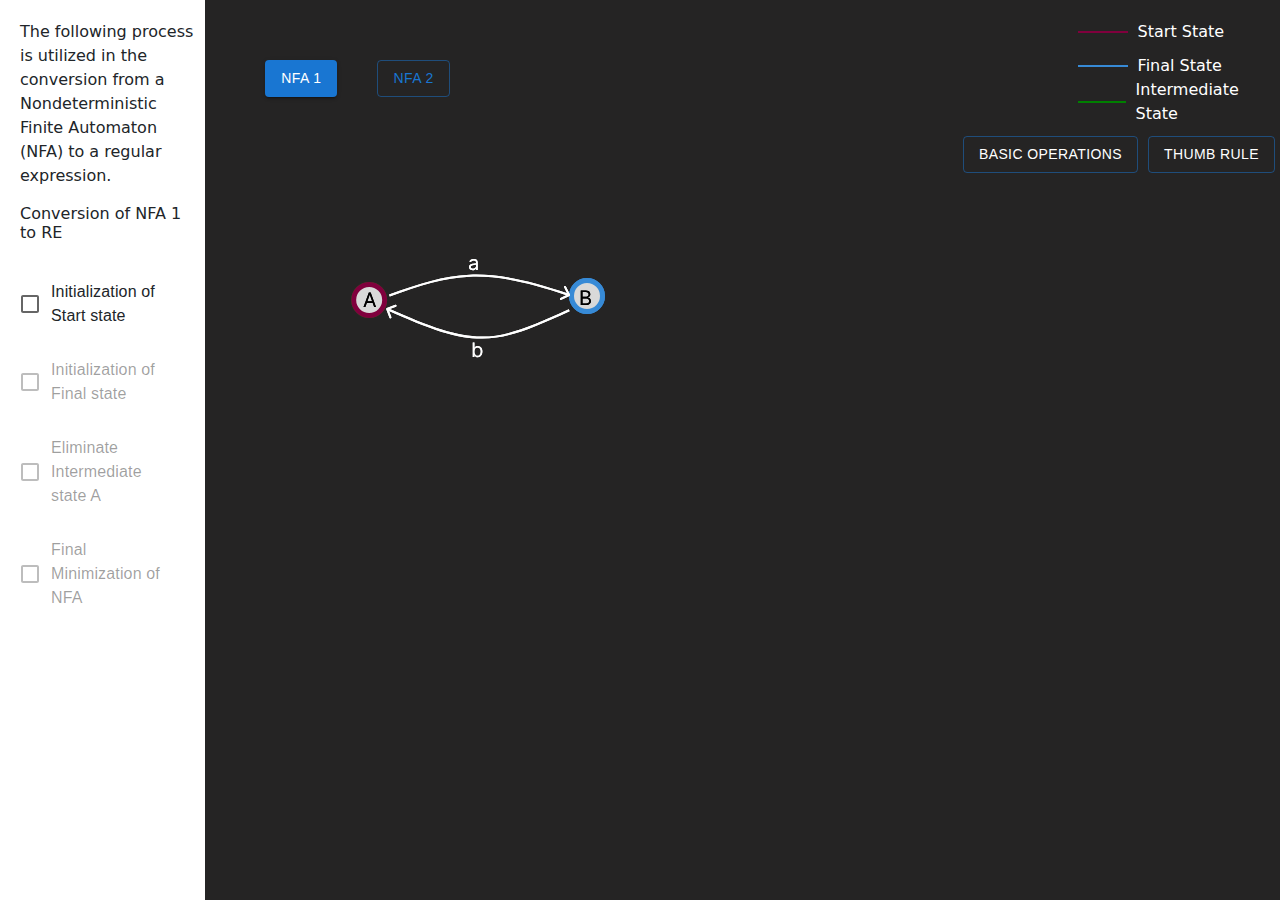
==== commit 01be7d71: "Updated" ====
--- a/experiment/simulation/index.html
+++ b/experiment/simulation/index.html
@@ -16,7 +16,7 @@
       crossorigin="anonymous"
     ></script>
     <title>Vite + React</title>
-    <script type="module" crossorigin src="./js/index-HQE49nfp.js"></script>
+    <script type="module" crossorigin src="./js/index-nv-3Jzqs.js"></script>
     <link rel="stylesheet" crossorigin href="./css/index-V0nhB6th.css">
   </head>
   <body>
